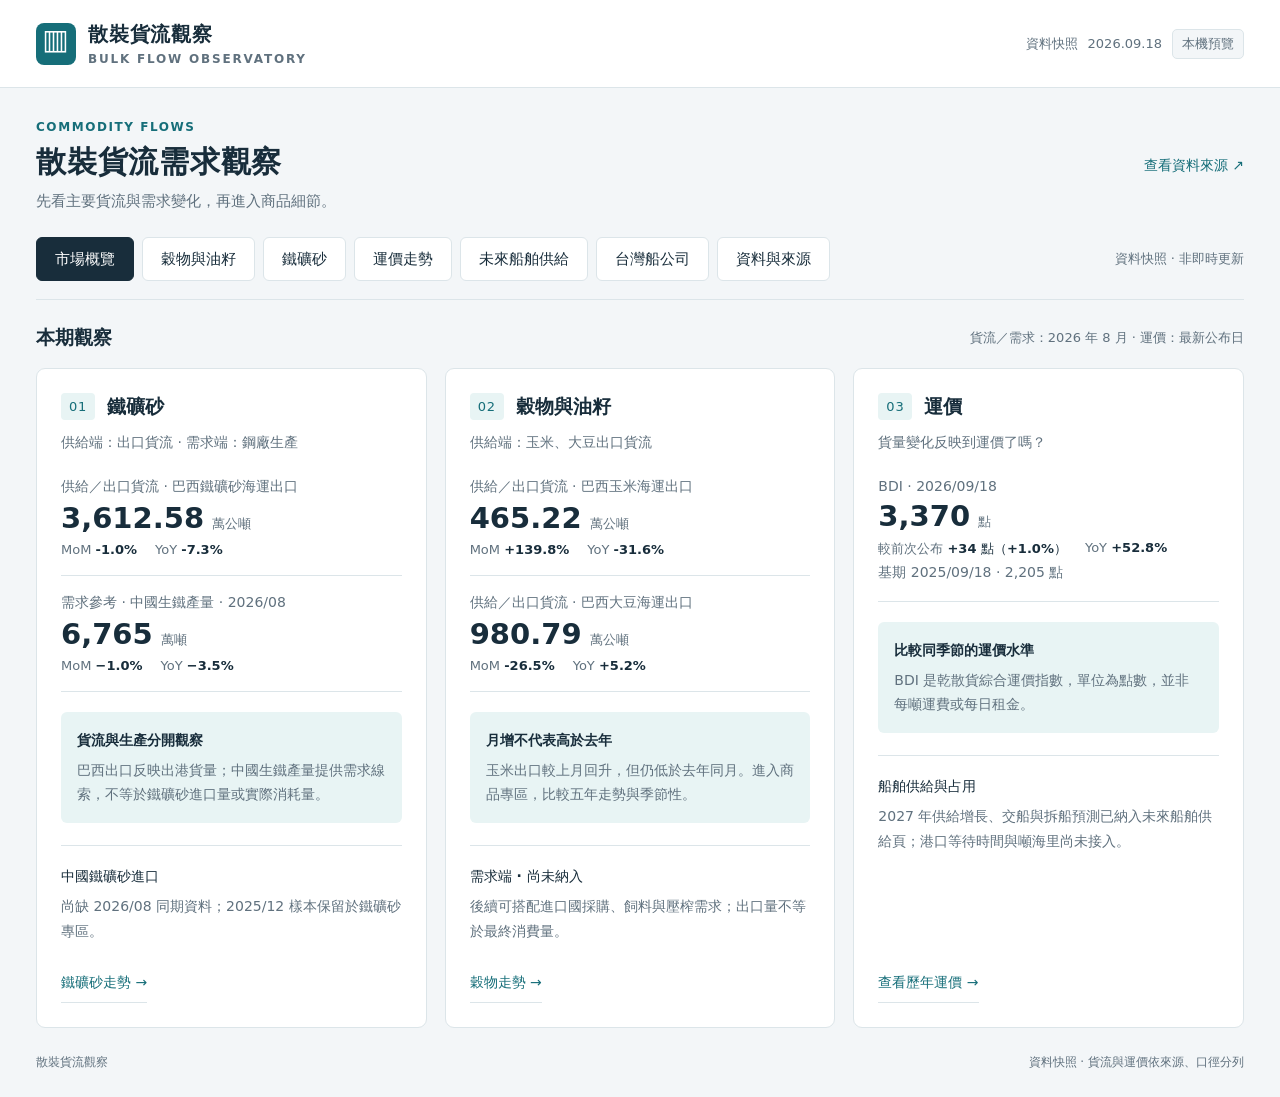
==== index.html @ e09b47cf "Add files via upload" ====
<!doctype html>
<html lang="zh-Hant"><head><meta charset="utf-8"><meta name="viewport" content="width=device-width,initial-scale=1"><title>散裝貨流需求觀察｜市場概覽</title><meta name="description" content="穀物、鐵礦砂出口與需求觀察。以官方資料快照追蹤美國、巴西、澳洲與中國的貨流。"><link rel="icon" type="image/svg+xml" href="data:image/svg+xml,%3Csvg xmlns='http://www.w3.org/2000/svg' viewBox='0 0 32 32'%3E%3Crect width='32' height='32' rx='7' fill='%23166e79'/%3E%3Cpath d='M7 23V17h4v6m3 0V12h4v11m3 0V7h4v16' stroke='white' stroke-width='2' fill='none'/%3E%3C/svg%3E"><link rel="stylesheet" href="style.css?v=supply-20260920"><script defer src="data.js"></script><script defer src="app.js?v=supply-20260920"></script><script defer src="history-data.js"></script><script defer src="history.js?v=seasonal-20260920"></script><script defer src="overview.js?v=supply-demand-20260920"></script><script defer src="freight-indices.js?v=indices-20260920"></script><script defer src="freight.js?v=indices-20260920"></script></head>
<body><header class="top"><div class="top-inner"><a class="brand" href="#"><span class="mark" aria-hidden="true">▥</span><span>散裝貨流觀察<small>BULK FLOW OBSERVATORY</small></span></a><div class="snapshot">資料快照 <strong>2026.09.18</strong><span class="preview">本機預覽</span></div></div></header>
<main><div class="title-line"><div><p class="eyebrow">COMMODITY FLOWS</p><h1>散裝貨流需求觀察</h1><p class="intro">先看主要貨流與需求變化，再進入商品細節。</p></div><a class="source-jump" href="#sources">查看資料來源 ↗</a></div>
<nav class="tabs" aria-label="網站導覽"><button type="button" data-view="overview" aria-pressed="true">市場概覽</button><button type="button" data-view="grain" aria-pressed="false">穀物與油籽</button><button type="button" data-view="iron" aria-pressed="false">鐵礦砂</button><button type="button" data-view="freight" aria-pressed="false">運價走勢</button><button type="button" data-view="supply" aria-pressed="false">未來船舶供給</button><button type="button" data-view="companies" aria-pressed="false">台灣船公司</button><button type="button" data-view="sources" aria-pressed="false">資料與來源</button><span>資料快照 · 非即時更新</span></nav><section id="overview" aria-label="市場概覽" hidden><div class="sectionline"><h2>本期觀察</h2><span class="meta">貨流／需求：2026 年 8 月 · 運價：最新公布日</span></div><div class="overview-grid overview-separated"><section class="panel overview-iron"><div class="overview-heading"><span class="overview-index">01</span><h2>鐵礦砂</h2></div><p class="overview-question">供給端：出口貨流 · 需求端：鋼廠生產</p><div id="overview-iron-flow"></div><div class="overview-item"><span>需求參考 · 中國生鐵產量 · 2026/08</span><strong>6,765<small>萬噸</small></strong><div class="overview-rates"><span>MoM <b>−1.0%</b></span><span>YoY <b>−3.5%</b></span></div></div><div class="overview-reading"><strong>貨流與生產分開觀察</strong><p>巴西出口反映出港貨量；中國生鐵產量提供需求線索，不等於鐵礦砂進口量或實際消耗量。</p></div><div class="overview-gap"><span>中國鐵礦砂進口</span><p>尚缺 2026/08 同期資料；2025/12 樣本保留於鐵礦砂專區。</p></div><div class="overview-actions"><button type="button" data-open="iron">鐵礦砂走勢 →</button></div></section><section class="panel overview-grain"><div class="overview-heading"><span class="overview-index">02</span><h2>穀物與油籽</h2></div><p class="overview-question">供給端：玉米、大豆出口貨流</p><div id="overview-flows"></div><div class="overview-reading" id="overview-flow-reading"></div><div class="overview-gap"><span>需求端 · 尚未納入</span><p>後續可搭配進口國採購、飼料與壓榨需求；出口量不等於最終消費量。</p></div><div class="overview-actions"><button type="button" data-open="grain">穀物走勢 →</button></div></section><section class="panel"><div class="overview-heading"><span class="overview-index">03</span><h2>運價</h2></div><p class="overview-question">貨量變化反映到運價了嗎？</p><div class="overview-item" id="overview-bdi"></div><div class="overview-reading"><strong>比較同季節的運價水準</strong><p>BDI 是乾散貨綜合運價指數，單位為點數，並非每噸運費或每日租金。</p></div><div class="overview-gap"><span>船舶供給與占用</span><p>2027 年供給增長、交船與拆船預測已納入未來船舶供給頁；港口等待時間與噸海里尚未接入。</p></div><div class="overview-actions"><button type="button" data-open="freight">查看歷年運價 →</button></div></section></div></section>
<section id="grain" hidden><div class="sectionline"><h2>美國船運出口檢驗量</h2><span class="meta">週度 · 截至 2026/09/10 當週</span></div><div class="metrics" id="us-metrics"></div><div class="weekly-full"><section class="panel"><div class="sectionline"><h3>當週貨量比較</h3><span class="meta">萬公噸</span></div><div id="us-bars" class="horizontal"></div><p class="note">USDA FGIS · 已篩選 SHIP。WoW 對比 2026/09/03 當週；YoY 對比 2025/09/11 當週（相隔 52 週）。近 4 週平均為 08/20、08/27、09/03、09/10 四個週值的算術平均，含本週。</p></section></div>
<section class="panel history-panel" id="grain-history" aria-label="穀物與油籽近五年月度走勢"></section><section class="panel brazil-panel"><div class="sectionline"><div><span class="eyebrow">BRAZIL / MONTHLY</span><h2>巴西海運出口</h2></div><div class="controls"><div class="segmented" aria-label="巴西出口商品"><button type="button" data-commodity="corn" aria-pressed="true">玉米</button><button type="button" data-commodity="soy" aria-pressed="false">大豆</button><button type="button" data-commodity="wheat" aria-pressed="false">小麥</button></div><label>觀察月份 <select id="grain-month" aria-label="穀物觀察月份"></select></label></div></div><div class="chart-layout"><div><div class="chart-header"><span class="meta">2026 年 · 萬公噸</span><span class="legend"><i></i> 全球目的地</span></div><div class="chart-scroll" role="region" aria-label="巴西月度出口量與各月 YoY；窄螢幕可橫向捲動" tabindex="0"><div class="column-chart" id="grain-chart"></div></div></div><div class="chart-summary" id="grain-summary" aria-live="polite"></div></div><p class="note">MDIC 海關明細加總 · 僅海運 · 1–8 月完整檔案已取得，月度合計尚未與官方彙總表逐月核對。</p><details><summary>查看每月數值與商品口徑</summary><div id="grain-table"></div></details></section>
<div class="notice"><strong>比較方式</strong><span>MoM = 較上月；YoY = 較去年同月。美國月度長期查詢暫時不可用，目前保留已驗證週度資料。巴西採相同商品與海運口徑；月增率未經季節調整，基期為零不計增減率。</span></div></section>
<section id="iron" hidden><div class="sectionline"><h2>鐵礦砂跨境貨流</h2><span class="meta">單月樣本分列，期間不同</span></div><div class="metrics iron-metrics" id="iron-metrics"></div><section class="panel history-panel" id="iron-history" aria-label="鐵礦砂近五年月度走勢"></section><section class="panel brazil-panel"><div class="sectionline"><div><span class="eyebrow">BRAZIL → WORLD / CHINA</span><h2>巴西鐵礦砂海運出口</h2></div><label>觀察月份 <select id="iron-month" aria-label="鐵礦砂觀察月份"></select></label></div><div class="chart-layout"><div><div class="chart-header"><span class="meta">2026 年 · 萬公噸</span><span class="legend"><i></i> 全球 <i class="china-dot"></i> 其中：中國</span></div><div class="column-chart" id="iron-chart"></div></div><div class="chart-summary" id="iron-summary" aria-live="polite"></div></div><p class="note">中國是全球合計中的一部分，兩者不可相加。巴西出港與中國到港有時間差，不能直接當成中國當月進口量。</p><details><summary>查看每月數值與商品口徑</summary><div id="iron-table"></div></details></section>
<details class="supplementary-details"><summary>補充資料與交叉核對 · Vale、鋼鐵產量、澳洲港口</summary><div class="grid-two supply"><section class="panel"><div class="sectionline"><h3>供給端 · Vale</h3><span class="badge">季度</span></div><p class="meta">2026 Q2 · 百萬噸</p><div class="stat-row"><span>鐵礦砂產量</span><strong>84.3</strong></div><p class="change-line">YoY <b>+1.0%</b> · MoM 不適用季度資料</p><div class="stat-row"><span>鐵礦砂銷量</span><strong>79.7</strong></div><p class="change-line">YoY <b>+3.0%</b> · MoM 不適用季度資料</p><p class="note">單一礦商數據，非全球供給合計。</p><a class="source-link" href="https://www.vale.com/sv/check-out-the-production-and-sales-in-2q26/-/categories/64874" target="_blank" rel="noopener">生產與銷售公告 ↗</a></section><section class="panel"><div class="sectionline"><h3>需求端 · 中國</h3><span class="badge">月度</span></div><p class="meta">2026 年 8 月 · 萬噸</p><div class="stat-row"><span>生鐵產量</span><strong>6,765</strong></div><p class="change-line">MoM <b>−1.0%</b> · YoY <b>−3.5%</b></p><div class="stat-row"><span>粗鋼產量</span><strong>7,461</strong></div><p class="change-line">MoM <b>−3.0%</b> · YoY <b>−3.7%</b></p><p class="note">鋼鐵生產是需求代理指標。MoM 以未季調月產量計算；YoY 採官方公布值。<a href="https://www.stats.gov.cn/sj/zxfbhjd/202608/t20260817_1965055.html" target="_blank" rel="noopener">7 月基期</a>。</p><a class="source-link" href="https://www.stats.gov.cn/zwfwck/sjfb/202609/t20260915_1965308.html" target="_blank" rel="noopener">中國國家統計局 ↗</a></section></div>
<section class="panel supplementary"><div class="sectionline"><h3>澳洲補充觀察</h3><span class="meta">各來源獨立呈現</span></div><div class="grid-two"><div><span class="meta">ABS · 2026 年 7 月 · 出口數量增減率</span><div class="stat-row"><span>塊礦</span><strong>−21.5<span class="unit">% MoM</span></strong></div><p class="change-line">YoY <b>−9.5%</b></p><div class="stat-row"><span>粉礦</span><strong>−9.5<span class="unit">% MoM</span></strong></div><p class="change-line">YoY <b>+1.8%</b></p><a class="source-link" href="https://www.abs.gov.au/statistics/economy/international-trade/international-trade-goods/latest-release" target="_blank" rel="noopener">澳洲統計局 ↗</a></div><div><span class="meta">Port Hedland · 2026 年 8 月</span><div class="stat-row"><span>鐵礦砂出口量</span><strong>4,660<span class="unit">萬噸</span></strong></div><p class="note">官方公告單點數值。MoM / YoY：尚無比較基期。自動擷取受限；僅涵蓋此港，非澳洲全國合計。</p><a class="source-link" href="https://www.pilbaraports.com.au/about-pilbara-ports/news,-media-and-statistics/news/2026/september/august-2026-shipping-figures" target="_blank" rel="noopener">Pilbara Ports 公告 ↗</a></div></div></section></details><div class="notice"><strong>尚未建立完整供需平衡</strong><span>中國與澳洲已補比較基期，完整歷史序列及港口庫存仍待補齊。中國 YoY 的 2024/12 基期由全年減 1–11 月累計推算，可能受資料修訂影響。</span></div></section>
<section id="freight" hidden aria-label="運價走勢"><div class="sectionline"><div><span class="eyebrow">FREIGHT / SEASONAL COMPARISON</span><h2 id="freight-title">BDI 歷年同期走勢</h2></div><span class="meta">日度 · 2022–2026 · 指數點數</span></div><div class="freight-choice"><label for="freight-index">選擇指數 <select id="freight-index"><option value="BDI">BDI · 乾散貨綜合指數</option><option value="BCI">BCI · 海岬型指數</option><option value="BPI">BPI · 巴拿馬型指數</option><option value="BSI">BSI · 超輕便型指數</option></select></label><span class="meta">一次顯示一個指數 · 比較各年度同期走勢</span></div><div class="metrics" id="freight-metrics"></div><section class="panel freight-panel"><div class="sectionline"><h3>把每一年放在同一條月份軸上</h3><span class="meta">點選年份可顯示／隱藏曲線</span></div><div class="freight-legend" id="freight-legend" aria-label="選擇比較年份"></div><div class="freight-scroll" tabindex="0" role="region" aria-label="所選運價指數歷年折線圖；窄螢幕可橫向捲動"><div id="freight-chart"></div></div><div class="freight-inspect"><label for="freight-day">對照日期 <strong id="freight-day-label"></strong></label><input id="freight-day" type="range" min="0" max="365" aria-label="選擇月份與日期"><div id="freight-values" class="freight-values" aria-live="polite"></div></div><p class="note">依月／日對齊，保留閏年 2/29。曲線連接實際公布值，未補造非公布日數據；已辨識的缺漏日期及超過 7 天的資料間隔斷線。2026 年只畫到 09/18。下方對照採選定日期當日或之前最近一筆（最多回溯 7 天），並列出實際日期。YoY = 本期指數 ÷ 去年基期 − 1，以各欄實際公布日對比去年同月同日；若去年當日未公布，往前取最近一筆，最多回溯 7 天。2/29 對比去年 2/28；缺基期顯示「—」。</p><details><summary>資料來源、核對與下載</summary><div id="freight-source"></div></details></section><div class="notice"><strong>指數與實際運費不同</strong><span>BDI 觀察乾散貨整體運價；BCI、BPI、BSI 分別觀察不同船型。各指數皆為點數，並非美元／日租金，指數高低也不代表不同船型的實際租金高低。</span></div></section><section id="supply" hidden aria-label="未來船舶供給"><div class="sectionline"><div><span class="eyebrow">DRY BULK / FORWARD OUTLOOK</span><h2>未來船舶供給 · 2027 展望</h2></div><span class="meta">資料核對 2026/09/20 · 預測非實績</span></div><p class="intro">看明年運力增加多少，以及新船交付能否被拆船抵銷。各項預測均標明發布版本與假設。</p>
<div class="panel supply-block"><div class="sectionline"><h3>BIMCO · 2027 有效運力供給</h3><span class="supply-label forecast">2026 年 7 月版 · 公開摘要</span></div><div class="metrics"><article class="metric"><span class="metric-top">情境一：荷姆茲海峽持續受阻</span><strong class="metric-value">+3.5～4.5<span class="unit">%</span></strong><span class="metric-bottom">2027 全年有效運力供給年增率</span></article><article class="metric"><span class="metric-top">情境二：2026 年第 3 季底恢復通行</span><strong class="metric-value">+4.0～5.0<span class="unit">%</span></strong><span class="metric-bottom">2027 全年有效運力供給年增率</span></article></div><p class="note">情境二依原文「供給增長較情境一高 0.5 個百分點」換算。這是報告的情境假設，並非今日通行情況的判定。有效運力包含船舶可用程度等影響，不等於新交船數量或名目船隊增長。</p><p><a href="https://cyprusshippingnews.com/2026/07/31/bimco-dry-bulk-shipping-market-overview-outlook-2/" target="_blank" rel="noopener">BIMCO 7 月展望公開轉載（2026/07/31） ↗</a></p></div>
<div class="panel supply-block"><div class="sectionline"><h3>2027 年交船與拆船 · 可取得的較早預測</h3><span class="supply-label forecast">2026 年 1 月版 · 非最新預測</span></div><div class="table-wrap"><table><thead><tr><th>預測項目</th><th>2027 年全年</th><th>意義</th></tr></thead><tbody><tr><td>新船交付量</td><td>超過 4,000 萬 DWT</td><td>預計新增的船舶載重能力</td></tr><tr><td>拆船量</td><td>770 萬 DWT</td><td>預計退出的船舶載重能力</td></tr><tr><td>名目船隊增長</td><td>+3.5%</td><td>船隊規模的年增率</td></tr></tbody></table></div><p class="note">來源：BIMCO 2026 年 1 月版，第 9–10 頁。以上皆為對 2027 年的預測，非過去實績；不可與上方 7 月版數值混算。最新交船、拆船明細尚未取得，舊版數字僅供參考。</p><p><a href="https://cyprusshippingnews.com/wp-content/uploads/2026/01/Dry-Bulk-Shipping-Market-Overview-Outlook-January-2026.pdf" target="_blank" rel="noopener">BIMCO 1 月報告公開副本 ↗</a> · <a href="https://www.bimco.org/analysis" target="_blank" rel="noopener">BIMCO 最新分析與會員資料 ↗</a></p></div><p class="note">本頁僅呈現未來預測。UNCTAD 已取得的資料為歷史統計，因此不列入本頁。尚無已核對的 2028 年以後預測或逐月交船／拆船預測。</p></section><section id="companies" hidden aria-label="台灣船公司"><div class="sectionline"><div><span class="eyebrow">TAIWAN / FLEET COMPARISON</span><h2>台灣七家散裝船公司</h2></div><span class="meta">整理／查閱日期：2026/09/20</span></div><p class="company-intro">依官方資料列出各船型艘數；在建船另註。裕民採含在建船的官網合計口徑，與其他公司不可直接加總比較。資料基準日與文件發布日分別標示；官網查閱日期不代表船隊更新日期。</p><section class="panel company-panel"><div class="table-wrap matrix-wrap" tabindex="0" role="region" aria-label="乾散貨船型，可左右捲動"><table class="fleet-matrix"><caption>乾散貨船型 <span>單位：艘</span></caption><thead><tr><th scope="col">公司</th><th scope="col">VLOC<small>礦砂船</small></th><th scope="col">Capesize<small>含 Newcastlemax</small></th><th scope="col">Panamax／<br>Kamsarmax<small>合併列示</small></th><th scope="col">Supramax<small>超輕便型</small></th><th scope="col">Ultramax<small>極限靈便型</small></th><th scope="col">Handysize<small>含 Handy</small></th><th scope="col">Small Handy<small>小型輕便船</small></th><th scope="col">其他散裝<small>4.3 萬噸級</small></th><th scope="col">資料時間</th></tr></thead><tbody><tr><th scope="row"><strong>裕民</strong><span class="company-code">2606</span><small>U-Ming</small></th><td class="matrix-value">2</td><td class="matrix-value">27</td><td class="matrix-value">24</td><td class="matrix-value"><span class="matrix-na" aria-label="未另列或未確認，非零">—</span></td><td class="matrix-value">14</td><td class="matrix-value"><span class="matrix-na" aria-label="未另列或未確認，非零">—</span></td><td class="matrix-value"><span class="matrix-na" aria-label="未另列或未確認，非零">—</span></td><td class="matrix-value"><span class="matrix-na" aria-label="未另列或未確認，非零">—</span></td><td class="matrix-date"><strong class="company-date">官網未標示基準日</strong><small>查閱：2026/09/20</small></td></tr><tr><th scope="row"><strong>慧洋-KY</strong><span class="company-code">2637</span><small>Wisdom Marine</small></th><td class="matrix-value"><span class="matrix-na" aria-label="未另列或未確認，非零">—</span></td><td class="matrix-value"><span class="matrix-na" aria-label="未另列或未確認，非零">—</span></td><td class="matrix-value">35</td><td class="matrix-value">29</td><td class="matrix-value"><span class="matrix-na" aria-label="未另列或未確認，非零">—</span></td><td class="matrix-value">41</td><td class="matrix-value">22</td><td class="matrix-value"><span class="matrix-na" aria-label="未另列或未確認，非零">—</span></td><td class="matrix-date"><strong class="company-date">2026/06/09 法說會</strong><small>查閱：2026/09/20</small></td></tr><tr><th scope="row"><strong>中航</strong><span class="company-code">2612</span><small>CMT</small></th><td class="matrix-value"><span class="matrix-na" aria-label="未另列或未確認，非零">—</span></td><td class="matrix-value">12</td><td class="matrix-value"><span class="matrix-na" aria-label="未另列或未確認，非零">—</span></td><td class="matrix-value"><span class="matrix-na" aria-label="未另列或未確認，非零">—</span></td><td class="matrix-value"><span class="matrix-na" aria-label="未另列或未確認，非零">—</span></td><td class="matrix-value"><span class="matrix-na" aria-label="未另列或未確認，非零">—</span></td><td class="matrix-value"><span class="matrix-na" aria-label="未另列或未確認，非零">—</span></td><td class="matrix-value"><span class="matrix-na" aria-label="未另列或未確認，非零">—</span></td><td class="matrix-date"><strong class="company-date">官網未標示基準日</strong><small>查閱：2026/09/20</small></td></tr><tr><th scope="row"><strong>新興</strong><span class="company-code">2605</span><small>Sincere Navigation</small></th><td class="matrix-value">1</td><td class="matrix-value">7</td><td class="matrix-value">4</td><td class="matrix-value"><span class="matrix-na" aria-label="未另列或未確認，非零">—</span></td><td class="matrix-value"><span class="matrix-na" aria-label="未另列或未確認，非零">—</span></td><td class="matrix-value"><span class="matrix-na" aria-label="未另列或未確認，非零">—</span></td><td class="matrix-value"><span class="matrix-na" aria-label="未另列或未確認，非零">—</span></td><td class="matrix-value"><span class="matrix-na" aria-label="未另列或未確認，非零">—</span></td><td class="matrix-date"><strong class="company-date">2025/11/28 法說會</strong><small>營運資料：2025 Q3</small></td></tr><tr><th scope="row"><strong>台航</strong><span class="company-code">2617</span><small>Taiwan Navigation</small></th><td class="matrix-value"><span class="matrix-na" aria-label="未另列或未確認，非零">—</span></td><td class="matrix-value"><span class="matrix-na" aria-label="未另列或未確認，非零">—</span></td><td class="matrix-value">9</td><td class="matrix-value">10</td><td class="matrix-value"><span class="matrix-na" aria-label="未另列或未確認，非零">—</span></td><td class="matrix-value">4</td><td class="matrix-value"><span class="matrix-na" aria-label="未另列或未確認，非零">—</span></td><td class="matrix-value"><span class="matrix-na" aria-label="未另列或未確認，非零">—</span></td><td class="matrix-date"><strong class="company-date">官網未標示基準日</strong><small>查閱：2026/09/20</small></td></tr><tr><th scope="row"><strong>四維航</strong><span class="company-code">5608</span><small>Shih Wei Navigation</small></th><td class="matrix-value"><span class="matrix-na" aria-label="未另列或未確認，非零">—</span></td><td class="matrix-value"><span class="matrix-na" aria-label="未另列或未確認，非零">—</span></td><td class="matrix-value">3</td><td class="matrix-value"><span class="matrix-na" aria-label="未另列或未確認，非零">—</span></td><td class="matrix-value">5</td><td class="matrix-value">15</td><td class="matrix-value"><span class="matrix-na" aria-label="未另列或未確認，非零">—</span></td><td class="matrix-value"><span class="matrix-na" aria-label="未另列或未確認，非零">—</span></td><td class="matrix-date"><strong class="company-date">官網未標示基準日</strong><small>查閱：2026/09/20</small></td></tr><tr><th scope="row"><strong>正德</strong><span class="company-code">2641</span><small>Franbo Lines</small></th><td class="matrix-value"><span class="matrix-na" aria-label="未另列或未確認，非零">—</span></td><td class="matrix-value">1</td><td class="matrix-value">3</td><td class="matrix-value"><span class="matrix-na" aria-label="未另列或未確認，非零">—</span></td><td class="matrix-value">2</td><td class="matrix-value">6</td><td class="matrix-value"><span class="matrix-na" aria-label="未另列或未確認，非零">—</span></td><td class="matrix-value">1</td><td class="matrix-date"><strong class="company-date">官網未標示基準日</strong><small>查閱：2026/09/20</small></td></tr></tbody></table></div><p class="note">「—」表示來源未另列或未確認，不代表 0 艘。Panamax／Kamsarmax 因部分來源未拆分而合列；其他分類沿用來源。裕民含在建船，其餘已知另列的新造船不加進主表。</p></section><section class="panel company-panel matrix-other"><div class="table-wrap matrix-wrap" tabindex="0" role="region" aria-label="其他船型，可左右捲動"><table class="fleet-matrix"><caption>其他船型 <span>單位：艘</span></caption><thead><tr><th scope="col">公司</th><th scope="col">水泥船</th><th scope="col">油輪<small>含 VLCC</small></th><th scope="col">LNG 船</th><th scope="col">CSOV</th><th scope="col">CTV</th><th scope="col">多用途船</th><th scope="col">一般雜貨船</th><th scope="col">客船／<br>客貨輪</th><th scope="col">拖船</th><th scope="col">引水船</th><th scope="col">未細分<small>其他船型</small></th></tr></thead><tbody><tr><th scope="row"><strong>裕民</strong><span class="company-code">2606</span><small>U-Ming</small></th><td class="matrix-value">4</td><td class="matrix-value">4</td><td class="matrix-value">1</td><td class="matrix-value">2</td><td class="matrix-value">6</td><td class="matrix-value"><span class="matrix-na" aria-label="未另列或未確認，非零">—</span></td><td class="matrix-value"><span class="matrix-na" aria-label="未另列或未確認，非零">—</span></td><td class="matrix-value"><span class="matrix-na" aria-label="未另列或未確認，非零">—</span></td><td class="matrix-value"><span class="matrix-na" aria-label="未另列或未確認，非零">—</span></td><td class="matrix-value"><span class="matrix-na" aria-label="未另列或未確認，非零">—</span></td><td class="matrix-value"><span class="matrix-na" aria-label="未另列或未確認，非零">—</span></td></tr><tr><th scope="row"><strong>慧洋-KY</strong><span class="company-code">2637</span><small>Wisdom Marine</small></th><td class="matrix-value"><span class="matrix-na" aria-label="未另列或未確認，非零">—</span></td><td class="matrix-value"><span class="matrix-na" aria-label="未另列或未確認，非零">—</span></td><td class="matrix-value"><span class="matrix-na" aria-label="未另列或未確認，非零">—</span></td><td class="matrix-value"><span class="matrix-na" aria-label="未另列或未確認，非零">—</span></td><td class="matrix-value"><span class="matrix-na" aria-label="未另列或未確認，非零">—</span></td><td class="matrix-value"><span class="matrix-na" aria-label="未另列或未確認，非零">—</span></td><td class="matrix-value"><span class="matrix-na" aria-label="未另列或未確認，非零">—</span></td><td class="matrix-value"><span class="matrix-na" aria-label="未另列或未確認，非零">—</span></td><td class="matrix-value"><span class="matrix-na" aria-label="未另列或未確認，非零">—</span></td><td class="matrix-value"><span class="matrix-na" aria-label="未另列或未確認，非零">—</span></td><td class="matrix-value">3</td></tr><tr><th scope="row"><strong>中航</strong><span class="company-code">2612</span><small>CMT</small></th><td class="matrix-value"><span class="matrix-na" aria-label="未另列或未確認，非零">—</span></td><td class="matrix-value"><span class="matrix-na" aria-label="未另列或未確認，非零">—</span></td><td class="matrix-value"><span class="matrix-na" aria-label="未另列或未確認，非零">—</span></td><td class="matrix-value"><span class="matrix-na" aria-label="未另列或未確認，非零">—</span></td><td class="matrix-value"><span class="matrix-na" aria-label="未另列或未確認，非零">—</span></td><td class="matrix-value"><span class="matrix-na" aria-label="未另列或未確認，非零">—</span></td><td class="matrix-value"><span class="matrix-na" aria-label="未另列或未確認，非零">—</span></td><td class="matrix-value"><span class="matrix-na" aria-label="未另列或未確認，非零">—</span></td><td class="matrix-value"><span class="matrix-na" aria-label="未另列或未確認，非零">—</span></td><td class="matrix-value"><span class="matrix-na" aria-label="未另列或未確認，非零">—</span></td><td class="matrix-value"><span class="matrix-na" aria-label="未另列或未確認，非零">—</span></td></tr><tr><th scope="row"><strong>新興</strong><span class="company-code">2605</span><small>Sincere Navigation</small></th><td class="matrix-value"><span class="matrix-na" aria-label="未另列或未確認，非零">—</span></td><td class="matrix-value">3</td><td class="matrix-value"><span class="matrix-na" aria-label="未另列或未確認，非零">—</span></td><td class="matrix-value"><span class="matrix-na" aria-label="未另列或未確認，非零">—</span></td><td class="matrix-value"><span class="matrix-na" aria-label="未另列或未確認，非零">—</span></td><td class="matrix-value"><span class="matrix-na" aria-label="未另列或未確認，非零">—</span></td><td class="matrix-value"><span class="matrix-na" aria-label="未另列或未確認，非零">—</span></td><td class="matrix-value"><span class="matrix-na" aria-label="未另列或未確認，非零">—</span></td><td class="matrix-value"><span class="matrix-na" aria-label="未另列或未確認，非零">—</span></td><td class="matrix-value"><span class="matrix-na" aria-label="未另列或未確認，非零">—</span></td><td class="matrix-value"><span class="matrix-na" aria-label="未另列或未確認，非零">—</span></td></tr><tr><th scope="row"><strong>台航</strong><span class="company-code">2617</span><small>Taiwan Navigation</small></th><td class="matrix-value"><span class="matrix-na" aria-label="未另列或未確認，非零">—</span></td><td class="matrix-value">3</td><td class="matrix-value"><span class="matrix-na" aria-label="未另列或未確認，非零">—</span></td><td class="matrix-value"><span class="matrix-na" aria-label="未另列或未確認，非零">—</span></td><td class="matrix-value"><span class="matrix-na" aria-label="未另列或未確認，非零">—</span></td><td class="matrix-value"><span class="matrix-na" aria-label="未另列或未確認，非零">—</span></td><td class="matrix-value"><span class="matrix-na" aria-label="未另列或未確認，非零">—</span></td><td class="matrix-value">1</td><td class="matrix-value">9</td><td class="matrix-value">2</td><td class="matrix-value"><span class="matrix-na" aria-label="未另列或未確認，非零">—</span></td></tr><tr><th scope="row"><strong>四維航</strong><span class="company-code">5608</span><small>Shih Wei Navigation</small></th><td class="matrix-value"><span class="matrix-na" aria-label="未另列或未確認，非零">—</span></td><td class="matrix-value"><span class="matrix-na" aria-label="未另列或未確認，非零">—</span></td><td class="matrix-value"><span class="matrix-na" aria-label="未另列或未確認，非零">—</span></td><td class="matrix-value"><span class="matrix-na" aria-label="未另列或未確認，非零">—</span></td><td class="matrix-value"><span class="matrix-na" aria-label="未另列或未確認，非零">—</span></td><td class="matrix-value">1</td><td class="matrix-value"><span class="matrix-na" aria-label="未另列或未確認，非零">—</span></td><td class="matrix-value">1</td><td class="matrix-value"><span class="matrix-na" aria-label="未另列或未確認，非零">—</span></td><td class="matrix-value"><span class="matrix-na" aria-label="未另列或未確認，非零">—</span></td><td class="matrix-value"><span class="matrix-na" aria-label="未另列或未確認，非零">—</span></td></tr><tr><th scope="row"><strong>正德</strong><span class="company-code">2641</span><small>Franbo Lines</small></th><td class="matrix-value"><span class="matrix-na" aria-label="未另列或未確認，非零">—</span></td><td class="matrix-value"><span class="matrix-na" aria-label="未另列或未確認，非零">—</span></td><td class="matrix-value"><span class="matrix-na" aria-label="未另列或未確認，非零">—</span></td><td class="matrix-value"><span class="matrix-na" aria-label="未另列或未確認，非零">—</span></td><td class="matrix-value"><span class="matrix-na" aria-label="未另列或未確認，非零">—</span></td><td class="matrix-value">3</td><td class="matrix-value">2</td><td class="matrix-value"><span class="matrix-na" aria-label="未另列或未確認，非零">—</span></td><td class="matrix-value"><span class="matrix-na" aria-label="未另列或未確認，非零">—</span></td><td class="matrix-value"><span class="matrix-na" aria-label="未另列或未確認，非零">—</span></td><td class="matrix-value"><span class="matrix-na" aria-label="未另列或未確認，非零">—</span></td></tr></tbody></table></div><p class="note">資料時間同上表；油輪合併列示，詳細船型、代管與在建數見下方說明。</p></section><details class="panel matrix-details"><summary>各公司資料口徑、在建船與官方來源</summary><div class="matrix-sources"><div class="matrix-source"><strong>裕民</strong><p>裕民數字含合資及在建船；Panamax／Kamsarmax 合列 24 艘，現役與在建數未拆分。</p><a href="https://www.uming.com.tw/fleet/Overview.aspx" target="_blank" rel="noopener">官方船隊概況 ↗</a></div><div class="matrix-source"><strong>慧洋-KY</strong><p>慧洋主表為現有自有＋代管：Panamax 33＋2、Supramax 27＋2、Handy 38＋3、Small Handy 20＋2，其他 3 艘自有。另新造 Panamax 2 艘、Handy 7 艘，未加進主表。</p><a href="https://www.wisdomlines.com.tw/storage/uploads/investor_conference/KGI_20260609.pdf" target="_blank" rel="noopener">官方法說會 · 第 7 頁 ↗</a></div><div class="matrix-source"><strong>中航</strong><p>中航海岬型欄為官網具名船 12 艘（含 Newcastlemax）；另有 8 艘 21 萬噸級在建船，未加進主表。</p><a href="https://cmt.tw/ch/fleet/?mode=list" target="_blank" rel="noopener">官方船隊列表 ↗</a></div><div class="matrix-source"><strong>新興</strong><p>新興採 2025 Q3 歷史資料：乾散貨 12 艘、VLCC 3 艘，不代表 2026 年即時船隊。</p><a href="https://www.snc.com.tw/wp-content/uploads/SNC-IR-Presentation-2025-11-28.pdf" target="_blank" rel="noopener">官方法說會 · 第 6–7 頁 ↗</a></div><div class="matrix-source"><strong>台航</strong><p>台航 Panamax／Kamsarmax 欄均為 Kamsarmax 9 艘。Supramax 沿用官網分類，包含約 6.0–6.5 萬 DWT 船，未重分至 Ultramax；油輪 3 艘為代營。</p><a href="https://www.taiwanline.com.tw/Fleet" target="_blank" rel="noopener">官方營運船隊 ↗</a></div><div class="matrix-source"><strong>四維航</strong><p>四維航 Panamax／Kamsarmax 合列 3 艘，其中 Panamax 2 艘、Kamsarmax 1 艘。客船欄為小型沿海客輪。</p><a href="https://www.swnav.com.tw/" target="_blank" rel="noopener">官方船型分類 ↗</a></div><div class="matrix-source"><strong>正德</strong><p>正德依官網 DWT 歸類：海岬型 1、Kamsarmax 3、Ultramax 2、約 4 萬噸級 6；另 4.3 萬噸級 SINOWAY LILY 1 艘單列。官網未細分自有與其他營運口徑。</p><a href="https://www.franbo.com.tw/product_list" target="_blank" rel="noopener">官方船隊列表 ↗</a></div></div></details><div class="notice"><strong>如何對照運價</strong><span>Capesize 可參考 BCI，Panamax／Kamsarmax 可參考 BPI，Supramax／Ultramax 可參考 BSI，Handysize 可參考 BHSI。這是船型對照，不代表個別租約報價；VLOC 應另看專屬航線與合約。BHSI 尚未接入本站圖表。</span></div><p class="note">未另列不等於沒有。各來源日期與自有、代管、合資、在建口徑不同，本頁不據此計算排名或市佔率。</p><div class="overview-actions"><button type="button" data-open="freight">查看運價走勢 →</button></div></section><section id="sources" class="panel sources" hidden><div class="sectionline"><div><span class="eyebrow">SOURCE REGISTER</span><h2>資料覆蓋與取得狀態</h2></div><span class="meta">資料取得紀錄 · 最近補充 2026/09/20</span></div><div class="table-wrap"><table><thead><tr><th>資料／來源</th><th>頻率</th><th>本頁期間</th><th>目前狀態</th></tr></thead><tbody id="source-rows"></tbody></table></div><p class="note">本頁使用已取得的靜態快照，沒有背景自動更新。來源發布頻率不代表本頁已有全部歷史；缺資料不視為零。</p></section><footer><span>散裝貨流觀察</span><span>資料快照 · 貨流與運價依來源、口徑分列</span></footer></main></body></html>
---- style.css ----
:root{--bg:#f3f6f8;--panel:#fff;--text:#182d3b;--muted:#60717e;--line:#dce5e9;--accent:#166e79;--soft:#e8f4f4;--gold:#bc8339;font-family:system-ui,"Microsoft JhengHei",sans-serif;color:var(--text);background:var(--bg);font-size:16px;color-scheme:light}*{box-sizing:border-box}body{margin:0}button,select{font:inherit}button,a,select{touch-action:manipulation}button{cursor:pointer}button:focus-visible,a:focus-visible,select:focus-visible,summary:focus-visible{outline:3px solid #bd843d;outline-offset:4px}a{color:var(--accent);text-underline-offset:4px}button{color:var(--text)}[hidden]{display:none!important}.top{background:var(--panel);border-bottom:1px solid var(--line)}.top-inner{max-width:1300px;margin:auto;padding:21px 36px;display:flex;align-items:center;justify-content:space-between;gap:20px}.brand{display:flex;gap:12px;align-items:center;text-decoration:none;color:var(--text);font-size:20px;font-weight:650;letter-spacing:.04em}.brand small{display:block;font-size:12px;letter-spacing:.15em;margin-top:4px;color:var(--muted)}.mark{background:var(--accent);color:white;border-radius:8px;width:40px;height:42px;text-align:center;font-size:28px}.snapshot{font-size:13px;color:var(--muted);display:flex;gap:10px;align-items:center;flex-wrap:wrap}.snapshot strong{font-weight:500}.preview{border:1px solid var(--line);padding:5px 9px;border-radius:5px;background:var(--bg)}main{max-width:1300px;padding:32px 36px 0;margin:auto}.title-line{display:flex;justify-content:space-between;align-items:center;gap:20px;margin-bottom:26px}.eyebrow{display:block;font-size:12px;font-weight:650;letter-spacing:.13em;color:var(--accent);margin:0 0 8px}h1{font-size:30px;font-weight:650;letter-spacing:.025em;margin:0 0 9px}h2{font-size:19px;margin:0;font-weight:650}h3{font-size:17px;margin:0;font-weight:600}.intro{margin:0;color:var(--muted);font-size:15px}.source-jump{font-size:14px;text-decoration:none;padding:10px 0;white-space:nowrap}.tabs{display:flex;gap:8px;align-items:center;border-bottom:1px solid var(--line);padding-bottom:18px;margin-bottom:25px}.tabs button{border:1px solid var(--line);background:white;border-radius:6px;padding:10px 24px;min-height:44px;font-size:15px}.tabs button[aria-pressed=true]{background:var(--text);border-color:var(--text);color:white}.tabs>span{margin-left:auto;color:var(--muted);font-size:13px}.sectionline{display:flex;justify-content:space-between;align-items:center;gap:16px;margin-bottom:17px;flex-wrap:wrap}.meta{font-size:13px;color:var(--muted);line-height:1.6}.metrics{display:grid;grid-template-columns:repeat(3,minmax(0,1fr));gap:16px;margin-bottom:20px}.metric{padding:22px 24px;background:var(--panel);border:1px solid var(--line);border-radius:9px;text-align:left;position:relative}.metric[aria-pressed=true]{border-color:var(--accent);box-shadow:inset 0 3px var(--accent)}.metric-top{display:flex;justify-content:space-between;gap:8px;color:var(--muted);font-size:14px}.metric-symbol{font-size:12px;color:var(--accent);letter-spacing:.05em}.metric-value{display:block;font-size:34px;letter-spacing:-.035em;font-weight:550;line-height:1.5;margin-top:6px;font-variant-numeric:tabular-nums}.unit{font-size:13px;font-weight:400;letter-spacing:0;margin-left:7px;color:var(--muted)}.metric-bottom{display:block;font-size:12px;color:var(--muted);margin-top:3px;line-height:1.6}.grid-two{display:grid;grid-template-columns:1.25fr 1fr;gap:20px}.panel{background:var(--panel);padding:24px;border:1px solid var(--line);border-radius:9px}.horizontal{display:grid;gap:21px;padding:10px 0 7px}.h-row{display:grid;grid-template-columns:42px 1fr 66px;gap:16px;align-items:center;font-size:14px}.h-track{height:12px;background:var(--soft);border-radius:2px;overflow:hidden}.h-fill{height:100%;background:var(--accent);border-radius:2px}.h-value{text-align:right;font-variant-numeric:tabular-nums}.note{font-size:13px;color:var(--muted);line-height:1.75;margin:20px 0 0}.definition{background:#edf5f5;border-color:#d6e7e8}.definition-number{font-size:27px;font-variant-numeric:tabular-nums;margin:16px 0}.definition dl{margin:0;font-size:14px}.definition dl>div{display:flex;justify-content:space-between;gap:15px;padding:7px 0}.definition dt{color:var(--muted)}.definition dd{margin:0}.brazil-panel{margin-top:22px}.controls{display:flex;align-items:center;gap:20px;flex-wrap:wrap}.segmented{display:flex;padding:3px;background:var(--bg);border:1px solid var(--line);border-radius:7px;gap:2px}.segmented button{font-size:14px;padding:7px 14px;border:0;border-radius:4px;background:transparent;min-height:36px}.segmented button[aria-pressed=true]{background:var(--accent);color:#fff}label{font-size:14px;color:var(--muted);display:flex;align-items:center;gap:9px}select{font-size:14px;padding:9px 28px 9px 10px;background:white;color:var(--text);border:1px solid var(--line);border-radius:5px;min-height:40px}.chart-layout{display:grid;grid-template-columns:minmax(0,1fr) 230px;gap:26px;margin-top:22px}.chart-header{display:flex;gap:16px;justify-content:space-between}.legend{font-size:12px;color:var(--muted);display:flex;gap:7px;align-items:center}.legend i{width:8px;height:8px;background:var(--accent);display:inline-block;border-radius:2px}.legend .china-dot{background:#91c5cb;margin-left:9px}.column-chart{height:230px;display:grid;grid-template-columns:repeat(8,minmax(0,1fr));gap:9px;padding:23px 2px 0;background:repeating-linear-gradient(to top,transparent 0,transparent 49px,#eef2f4 49px,#eef2f4 50px);border-bottom:1px solid var(--line);margin-bottom:30px}.bar-group{display:flex;position:relative;flex-direction:column;align-items:center;justify-content:flex-end;border:0;background:none;padding:0 5px;min-width:0;height:100%;border-radius:3px}.bar-pair{display:flex;gap:4px;align-items:flex-end;width:100%;height:100%;justify-content:center}.bar{display:block;position:relative;background:var(--accent);width:100%;max-width:43px;border-radius:3px 3px 0 0;opacity:.72;min-width:2px}.bar.secondary{background:#91c5cb}.bar-group[aria-pressed=true] .bar,.bar-group:hover .bar{opacity:1}.bar-group[aria-pressed=true]{background:#e8f4f480}.bar-num{position:absolute;bottom:calc(100% + 7px);left:50%;transform:translateX(-50%);font-size:12px;white-space:nowrap;color:var(--muted);font-variant-numeric:tabular-nums}.bar-month{position:absolute;top:calc(100% + 9px);font-size:12px;color:var(--muted)}.chart-summary{background:var(--bg);border-radius:6px;padding:22px;border-left:3px solid var(--accent)}.chart-summary h3{font-size:14px;color:var(--muted);font-weight:500;line-height:1.6}.chart-summary strong{display:block;font-size:29px;font-weight:550;font-variant-numeric:tabular-nums;letter-spacing:-.03em;margin:8px 0}.chart-summary .unit{display:block;margin:0;font-size:12px}.summary-small{border-top:1px solid var(--line);margin-top:16px;padding-top:14px;font-size:13px;color:var(--muted);line-height:1.8}.summary-small b{color:var(--text);font-weight:550}.notice{display:flex;gap:20px;background:#eaf0f3;border:1px solid var(--line);border-radius:7px;margin:22px 0 28px;padding:16px 20px;font-size:13px;line-height:1.7;color:var(--muted)}.notice strong{white-space:nowrap;color:var(--text);font-weight:550}.stat-row{display:flex;align-items:baseline;justify-content:space-between;gap:15px;padding:15px 0;border-bottom:1px solid var(--line);font-size:15px}.stat-row strong{font-size:27px;font-weight:550;font-variant-numeric:tabular-nums}.badge{padding:4px 8px;border-radius:4px;background:var(--soft);color:var(--accent);font-size:12px}.supply,.supplementary{margin-top:22px}.source-link{display:inline-block;margin-top:12px;font-size:13px}.sources{margin-top:28px;scroll-margin-top:20px}.table-wrap{overflow-x:auto}table{border-collapse:collapse;width:100%;font-size:14px;white-space:normal;text-align:left}th{font-size:12px;font-weight:550;color:var(--muted);background:var(--bg);padding:12px}td{padding:15px 12px;border-bottom:1px solid var(--line);line-height:1.7}td:first-child{min-width:200px}td:nth-child(3){min-width:150px}td:nth-child(4){min-width:210px}td small{display:block;color:var(--muted);font-size:12px}td a{text-decoration:none}.status{font-size:12px;padding:4px 8px;display:inline-block;border-radius:4px;background:var(--soft);color:var(--accent)}.status.partial{background:#f4eee4;color:#845b25}details{border-top:1px solid var(--line);margin-top:17px;padding-top:15px;font-size:14px}summary{cursor:pointer;color:var(--accent);min-height:28px}details table{margin-top:14px}footer{display:flex;justify-content:space-between;gap:20px;padding:26px 0;font-size:12px;color:var(--muted)}@media(min-width:1600px){main,.top-inner{max-width:1420px}.column-chart{height:250px}}@media(max-width:900px){main{padding:25px 22px 0}.top-inner{padding:18px 22px}.chart-layout{grid-template-columns:1fr}.chart-summary{display:block}.chart-summary strong{font-size:27px}.grid-two{grid-template-columns:1fr 1fr}.metrics{gap:10px}.metric{padding:18px}.metric-value{font-size:28px}.tabs>span{display:none}.controls{gap:12px}.notice{flex-direction:column;gap:5px}.metric-top{flex-wrap:wrap}}@media(max-width:620px){main{padding:22px 16px 0}.top-inner{padding:16px;align-items:flex-start}.snapshot{font-size:12px;max-width:125px;justify-content:flex-end;gap:4px}.brand{font-size:16px;gap:8px}.brand small{font-size:12px}.mark{width:32px;height:35px;font-size:23px}.title-line{align-items:flex-start;flex-direction:column;gap:7px;margin-bottom:18px}h1{font-size:25px}.intro{font-size:14px}.source-jump{font-size:13px}.tabs{margin-bottom:20px}.tabs button{padding:10px 20px}.metrics{grid-template-columns:1fr}.metric{padding:16px 20px}.metric-value{font-size:30px}.grid-two{grid-template-columns:1fr}.panel{padding:20px 16px}.sectionline{gap:10px}.chart-layout{gap:18px}.column-chart{gap:4px;height:200px}.bar-num{font-size:12px}.bar-group{padding:0 2px}.bar-pair{gap:2px}.controls{width:100%;justify-content:space-between;align-items:flex-start}.controls label{flex-wrap:wrap}.segmented button{padding:7px 11px}.meta{font-size:12px}.legend{font-size:12px}.chart-header{gap:8px}.notice{padding:15px}footer{flex-direction:column;gap:7px}.snapshot .preview{margin-top:3px}.table-wrap{max-width:100%}.source-jump{min-height:35px}}@media(prefers-reduced-motion:no-preference){button{transition:background .15s,border-color .15s}}

.change-line{display:flex;flex-wrap:wrap;gap:8px 18px;font-size:13px;color:var(--muted);line-height:1.8;margin:12px 0 0}.change-line b{font-weight:600;color:var(--accent)}.weekly-full{display:block}.weekly-full .horizontal{max-width:100%}.chart-summary .summary-small{line-height:2}

.chart-scroll{overflow-x:auto;padding:0 2px;max-width:100%}#grain-chart{min-width:600px;margin-bottom:84px}.bar-yoy{position:absolute;top:calc(100% + 31px);display:flex;flex-direction:column;align-items:center;gap:2px;width:100%;font-size:12px;line-height:1.5;color:var(--muted);font-variant-numeric:tabular-nums}.bar-yoy b{font-weight:600;color:var(--accent);white-space:nowrap}.chart-scroll:focus-visible{outline:2px solid var(--accent);outline-offset:3px}
.chart-layout>div{min-width:0}

.history-panel{margin-top:22px;border-top:3px solid var(--accent)}.history-info{display:flex;justify-content:space-between;gap:16px;margin-bottom:16px}.history-statistics{display:grid;grid-template-columns:1.2fr 1.4fr 1fr 1fr;gap:18px;padding:18px 20px;background:var(--bg);border-radius:6px;margin-bottom:20px}.history-statistics>div{min-width:0}.history-statistics span{display:block;font-size:13px;line-height:1.6;color:var(--muted)}.history-statistics strong{display:block;font-size:23px;font-weight:550;font-variant-numeric:tabular-nums;margin-top:5px;overflow-wrap:anywhere}.history-plot{width:100%;min-width:0}.history-plot svg{display:block;max-width:100%;touch-action:pan-y;cursor:crosshair}.history-scrub{display:flex;align-items:center;justify-content:space-between;gap:24px;flex-wrap:wrap;margin-top:10px}.history-scrub label{flex:1;min-width:200px;white-space:nowrap}.history-slider{width:100%;min-width:70px;accent-color:var(--accent);min-height:35px}.history-table{max-height:380px;overflow:auto}.history-table th{position:sticky;top:0}.history-note{margin-top:12px}@media(max-width:620px){.history-statistics{grid-template-columns:1fr 1fr;padding:15px;gap:14px}.history-statistics strong{font-size:21px}.history-scrub{gap:0}.history-panel .controls{gap:12px}.history-info{flex-wrap:wrap}.history-panel .history-period{width:100%}.history-period button{flex:1}}
.overview-grid{display:grid;grid-template-columns:1.25fr 1fr 1fr;gap:18px;align-items:stretch}.overview-heading{display:flex;align-items:center;gap:12px}.overview-index{font-size:13px;letter-spacing:.06em;color:var(--accent);background:var(--soft);padding:6px 8px;border-radius:4px}.overview-question{font-size:14px;color:var(--muted);margin:14px 0 8px}.overview-item{padding:18px 0;border-bottom:1px solid var(--line)}.overview-item>span{display:block;font-size:14px;color:var(--muted)}.overview-item strong{display:block;font-size:29px;font-weight:550;margin-top:5px;font-variant-numeric:tabular-nums}.overview-item small{font-size:13px;color:var(--muted);font-weight:400;margin-left:8px}.overview-rates{display:flex;flex-wrap:wrap;gap:8px 18px;font-size:13px;margin-top:7px;color:var(--muted)}.overview-rates b{color:var(--text);font-weight:550}.overview-reading{margin-top:20px;padding:16px;background:var(--soft);border-radius:6px;font-size:14px;line-height:1.75}.overview-reading strong{font-weight:600}.overview-reading p{margin:5px 0 0;color:var(--muted)}.overview-actions{display:flex;gap:12px;flex-wrap:wrap;margin-top:20px}.overview-actions button{border:0;border-bottom:1px solid var(--line);background:transparent;color:var(--accent);font-size:14px;padding:8px 0;min-height:40px}.overview-gap{border-top:1px solid var(--line);margin-top:22px;padding-top:18px;font-size:14px;line-height:1.75}.overview-gap>span{font-weight:550}.overview-gap p{color:var(--muted);margin:6px 0 0}.overview-unavailable{padding:24px 0 4px}.overview-unavailable h3{margin-top:16px}.overview-unavailable p{font-size:14px;line-height:1.75;color:var(--muted)}.supplementary-details{margin-top:24px;padding:18px;border:1px solid var(--line);background:#edf2f4;border-radius:8px}.supplementary-details>summary{font-size:15px;line-height:1.8}.tabs{flex-wrap:wrap}.tabs button{padding:10px 18px}@media(max-width:1000px){.overview-grid{grid-template-columns:1fr 1fr}.overview-flow{grid-column:1/-1}#overview-flows{display:grid;grid-template-columns:repeat(3,minmax(0,1fr));gap:18px}.overview-item strong{font-size:25px}}@media(max-width:620px){.overview-grid{grid-template-columns:1fr}.overview-flow{grid-column:auto}#overview-flows{display:block}.overview-item strong{font-size:29px}.tabs{gap:6px}.tabs button{font-size:14px;padding:10px 12px}.supplementary-details{padding:14px}.title-line h1{font-size:25px}} 

.freight-legend{display:flex;justify-content:center;flex-wrap:wrap;gap:10px;margin:10px 0 20px}.freight-legend button{display:flex;align-items:center;gap:9px;background:white;border:1px solid var(--line);border-radius:5px;padding:9px 13px;font-size:14px;min-height:42px}.freight-legend button[aria-pressed=false]{opacity:.4;background:var(--bg)}.freight-scroll{overflow-x:auto}.freight-scroll svg{display:block;width:100%;min-width:760px;touch-action:pan-y}.freight-inspect{border-top:1px solid var(--line);padding-top:18px;margin-top:12px}.freight-inspect label{font-size:14px;color:var(--muted)}.freight-inspect label strong{color:var(--text);margin-left:10px}.freight-inspect input{display:block;width:100%;height:34px;accent-color:#5083bd}.freight-values{display:grid;grid-template-columns:repeat(5,minmax(0,1fr));gap:12px;margin-top:8px}.freight-values>div{padding:12px 14px;background:var(--bg);border-top:3px solid;border-radius:4px}.freight-values span,.freight-values small{display:block;color:var(--muted);font-size:12px}.freight-values strong{display:block;font-size:22px;font-weight:550;margin:5px 0;font-variant-numeric:tabular-nums}#freight .metric-value{font-size:30px}@media(max-width:620px){.freight-values{grid-template-columns:repeat(2,minmax(0,1fr))}.freight-legend{justify-content:flex-start;gap:6px}.freight-legend button{padding:7px 10px}.freight-panel{padding:18px 14px}.freight-scroll svg{min-width:760px}.freight-inspect label{display:block}#freight .metrics{grid-template-columns:1fr}#freight .metric{padding:15px 20px}}

.freight-choice{display:flex;align-items:center;justify-content:space-between;flex-wrap:wrap;gap:12px;margin-bottom:20px}.freight-choice label{font-size:15px;font-weight:600}.freight-choice select{margin-left:12px;padding:10px 14px;border:1px solid var(--line);border-radius:6px;background:white;min-height:44px;color:var(--text)}@media(max-width:620px){.freight-choice{display:block}.freight-choice label{display:block}.freight-choice select{display:block;margin:8px 0 10px;width:100%}}

.overview-separated{grid-template-columns:repeat(3,minmax(0,1fr))}.overview-separated #overview-flows{display:block}.overview-separated>.panel{display:flex;flex-direction:column}.overview-separated .overview-actions{margin-top:auto;padding-top:20px}@media(max-width:1000px){.overview-separated{grid-template-columns:repeat(2,minmax(0,1fr))}}@media(max-width:620px){.overview-separated{grid-template-columns:1fr}}

.company-intro{font-size:15px;line-height:1.8;color:var(--muted);margin:0 0 20px}.company-panel{padding:8px 22px 22px}.company-table{min-width:1030px;width:100%;table-layout:fixed;font-size:14px}.company-table caption{text-align:left;font-size:16px;font-weight:600;padding:18px 0}.company-table th:nth-child(1){width:13%}.company-table th:nth-child(2){width:29%}.company-table th:nth-child(3){width:15%}.company-table th:nth-child(4){width:18%}.company-table th:nth-child(5){width:25%}.company-table td,.company-table th{white-space:normal;vertical-align:top;padding:19px 12px;line-height:1.7}.company-table tbody th{background:white;font-weight:400;text-align:left}.company-table tbody th>strong{font-size:16px}.company-table small{display:block;font-size:13px;line-height:1.75;color:var(--muted);margin-top:7px}.company-code{display:block;color:var(--accent);font-size:13px}.company-type{display:block;margin:0 0 5px}.company-date{font-weight:550}.company-table tbody tr:last-child td,.company-table tbody tr:last-child th{border-bottom:0}@media(max-width:620px){.company-panel{padding:6px 12px 16px}.company-table{min-width:1050px}}

.fleet-count{display:grid;grid-template-columns:minmax(0,1fr) auto;gap:2px 12px;padding:7px 0;border-bottom:1px solid #edf1f3}.fleet-count:first-child{padding-top:0}.fleet-count:last-child{border-bottom:0}.fleet-count b{font-size:19px;font-weight:600;color:var(--accent);font-variant-numeric:tabular-nums;white-space:nowrap}.fleet-count b small{display:inline;font-size:12px;margin-left:4px;font-weight:400}.fleet-count em{grid-column:1/-1;font-style:normal;font-size:12px;color:var(--muted);line-height:1.65}.company-table th:nth-child(2){width:29%}.company-table th:nth-child(3){width:19%}.company-table th:nth-child(4){width:16%}.company-table th:nth-child(5){width:23%}

.fleet-matrix{width:100%;min-width:1230px;table-layout:fixed;font-size:14px}.fleet-matrix caption{text-align:left;padding:18px 0;font-size:17px;font-weight:600}.fleet-matrix caption span{float:right;font-size:13px;color:var(--muted);font-weight:400}.fleet-matrix th,.fleet-matrix td{padding:17px 10px;text-align:center;vertical-align:middle;white-space:normal;line-height:1.6}.fleet-matrix thead th{font-size:13px;width:112px}.fleet-matrix th:first-child{width:135px;position:sticky;left:0;z-index:1;background:#fff;text-align:left;box-shadow:1px 0 var(--line)}.fleet-matrix thead th:first-child{background:var(--bg);z-index:2}.fleet-matrix thead th:last-child:has(+*){width:auto}.fleet-matrix .matrix-date,.fleet-matrix:has(.matrix-date) thead th:last-child{width:205px;text-align:left}.fleet-matrix small{display:block;font-size:12px;color:var(--muted);font-weight:400;margin-top:4px}.fleet-matrix tbody th{font-weight:400}.fleet-matrix tbody th strong{font-size:15px}.matrix-value{font-size:23px;font-weight:550;font-variant-numeric:tabular-nums;color:var(--accent)}.matrix-na{font-size:17px;font-weight:400;color:#8c9aa3}.matrix-other{margin-top:22px}.matrix-other .fleet-matrix{min-width:1370px}.matrix-details{margin-top:22px}.matrix-details>summary{font-size:15px;cursor:pointer}.matrix-sources{display:grid;grid-template-columns:1fr 1fr;gap:20px;margin-top:20px}.matrix-source{border-top:1px solid var(--line);padding-top:14px;font-size:14px;line-height:1.8}.matrix-source p{color:var(--muted);margin:6px 0}.matrix-wrap{overscroll-behavior-x:contain}@media(max-width:620px){.matrix-sources{grid-template-columns:1fr}.fleet-matrix th:first-child{width:105px}.matrix-details{padding:18px}}
.history-legend{display:flex;gap:12px;flex-wrap:wrap;margin:8px 0 12px}.history-legend button{display:inline-flex;align-items:center;gap:8px;border:1px solid #dce5e9;border-radius:5px;background:white;padding:7px 12px;color:#526573;cursor:pointer}.history-legend button[aria-pressed=true]{background:#eef5f8;border-color:#7fa5b8;color:#173b4e;font-weight:600}.history-legend svg{flex-shrink:0}

.supply-block{margin-top:22px}.supply-label{font-size:12px;padding:6px 10px;background:#edf6f4;color:#166e79;border-radius:4px}.supply-label.forecast{background:#fff4df;color:#87601c}#supply .metrics{margin-top:18px}#supply .metric-value{font-size:30px}#supply a{color:var(--accent)}#supply .table-wrap{overflow-x:auto}#supply table{min-width:660px}
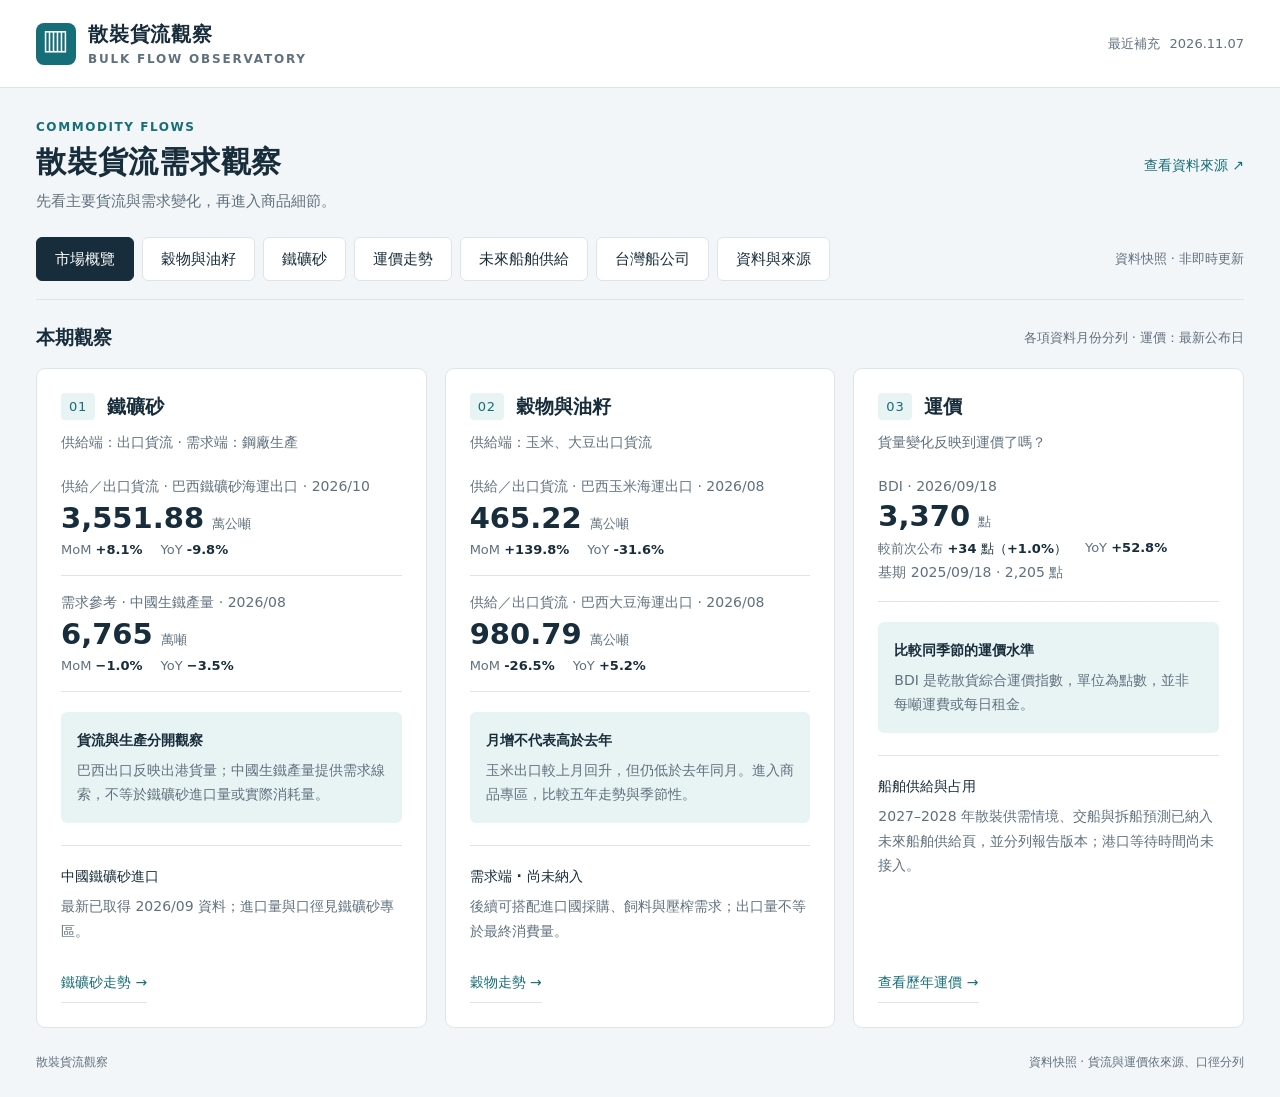
==== commit a224903a: "Add files via upload" ====
--- a/index.html
+++ b/index.html
@@ -1,14 +1,26 @@
 <!doctype html>
-<html lang="zh-Hant"><head><meta charset="utf-8"><meta name="viewport" content="width=device-width,initial-scale=1"><title>散裝貨流需求觀察｜市場概覽</title><meta name="description" content="穀物、鐵礦砂出口與需求觀察。以官方資料快照追蹤美國、巴西、澳洲與中國的貨流。"><link rel="icon" type="image/svg+xml" href="data:image/svg+xml,%3Csvg xmlns='http://www.w3.org/2000/svg' viewBox='0 0 32 32'%3E%3Crect width='32' height='32' rx='7' fill='%23166e79'/%3E%3Cpath d='M7 23V17h4v6m3 0V12h4v11m3 0V7h4v16' stroke='white' stroke-width='2' fill='none'/%3E%3C/svg%3E"><link rel="stylesheet" href="style.css?v=supply-20260920"><script defer src="data.js"></script><script defer src="app.js?v=supply-20260920"></script><script defer src="history-data.js"></script><script defer src="history.js?v=seasonal-20260920"></script><script defer src="overview.js?v=supply-demand-20260920"></script><script defer src="freight-indices.js?v=indices-20260920"></script><script defer src="freight.js?v=indices-20260920"></script></head>
-<body><header class="top"><div class="top-inner"><a class="brand" href="#"><span class="mark" aria-hidden="true">▥</span><span>散裝貨流觀察<small>BULK FLOW OBSERVATORY</small></span></a><div class="snapshot">資料快照 <strong>2026.09.18</strong><span class="preview">本機預覽</span></div></div></header>
+<html lang="zh-Hant"><head><meta charset="utf-8"><meta name="viewport" content="width=device-width,initial-scale=1"><title>散裝貨流需求觀察｜市場概覽</title><meta name="description" content="穀物、鐵礦砂出口與需求觀察。以官方資料快照追蹤美國、巴西、澳洲與中國的貨流。"><link rel="icon" type="image/svg+xml" href="data:image/svg+xml,%3Csvg xmlns='http://www.w3.org/2000/svg' viewBox='0 0 32 32'%3E%3Crect width='32' height='32' rx='7' fill='%23166e79'/%3E%3Cpath d='M7 23V17h4v6m3 0V12h4v11m3 0V7h4v16' stroke='white' stroke-width='2' fill='none'/%3E%3C/svg%3E"><link rel="stylesheet" href="style.css?v=bimco-only-20261107"><script defer src="data.js?v=iron-aligned-20261107"></script><script defer src="app.js?v=bimco-only-20261107"></script><script defer src="history-data.js?v=hedland-history-20261107"></script><script defer src="hedland-history-data.js?v=hedland-history-20261107"></script><script defer src="iron-history-data.js?v=iron-aligned-20261107"></script><script defer src="history.js?v=hedland-axis-20261107"></script><script defer src="overview.js?v=iron-aligned-20261107"></script><script defer src="freight-indices.js?v=indices-20260920"></script><script defer src="freight.js?v=indices-20260920"></script><script defer src="supply-outlook-data.js?v=bimco-only-20261107"></script><script defer src="supply-outlook.js?v=supply-forward-only-20261107"></script></head>
+<body><header class="top"><div class="top-inner"><a class="brand" href="#"><span class="mark" aria-hidden="true">▥</span><span>散裝貨流觀察<small>BULK FLOW OBSERVATORY</small></span></a><div class="snapshot">最近補充 <strong>2026.11.07</strong></div></div></header>
 <main><div class="title-line"><div><p class="eyebrow">COMMODITY FLOWS</p><h1>散裝貨流需求觀察</h1><p class="intro">先看主要貨流與需求變化，再進入商品細節。</p></div><a class="source-jump" href="#sources">查看資料來源 ↗</a></div>
-<nav class="tabs" aria-label="網站導覽"><button type="button" data-view="overview" aria-pressed="true">市場概覽</button><button type="button" data-view="grain" aria-pressed="false">穀物與油籽</button><button type="button" data-view="iron" aria-pressed="false">鐵礦砂</button><button type="button" data-view="freight" aria-pressed="false">運價走勢</button><button type="button" data-view="supply" aria-pressed="false">未來船舶供給</button><button type="button" data-view="companies" aria-pressed="false">台灣船公司</button><button type="button" data-view="sources" aria-pressed="false">資料與來源</button><span>資料快照 · 非即時更新</span></nav><section id="overview" aria-label="市場概覽" hidden><div class="sectionline"><h2>本期觀察</h2><span class="meta">貨流／需求：2026 年 8 月 · 運價：最新公布日</span></div><div class="overview-grid overview-separated"><section class="panel overview-iron"><div class="overview-heading"><span class="overview-index">01</span><h2>鐵礦砂</h2></div><p class="overview-question">供給端：出口貨流 · 需求端：鋼廠生產</p><div id="overview-iron-flow"></div><div class="overview-item"><span>需求參考 · 中國生鐵產量 · 2026/08</span><strong>6,765<small>萬噸</small></strong><div class="overview-rates"><span>MoM <b>−1.0%</b></span><span>YoY <b>−3.5%</b></span></div></div><div class="overview-reading"><strong>貨流與生產分開觀察</strong><p>巴西出口反映出港貨量；中國生鐵產量提供需求線索，不等於鐵礦砂進口量或實際消耗量。</p></div><div class="overview-gap"><span>中國鐵礦砂進口</span><p>尚缺 2026/08 同期資料；2025/12 樣本保留於鐵礦砂專區。</p></div><div class="overview-actions"><button type="button" data-open="iron">鐵礦砂走勢 →</button></div></section><section class="panel overview-grain"><div class="overview-heading"><span class="overview-index">02</span><h2>穀物與油籽</h2></div><p class="overview-question">供給端：玉米、大豆出口貨流</p><div id="overview-flows"></div><div class="overview-reading" id="overview-flow-reading"></div><div class="overview-gap"><span>需求端 · 尚未納入</span><p>後續可搭配進口國採購、飼料與壓榨需求；出口量不等於最終消費量。</p></div><div class="overview-actions"><button type="button" data-open="grain">穀物走勢 →</button></div></section><section class="panel"><div class="overview-heading"><span class="overview-index">03</span><h2>運價</h2></div><p class="overview-question">貨量變化反映到運價了嗎？</p><div class="overview-item" id="overview-bdi"></div><div class="overview-reading"><strong>比較同季節的運價水準</strong><p>BDI 是乾散貨綜合運價指數，單位為點數，並非每噸運費或每日租金。</p></div><div class="overview-gap"><span>船舶供給與占用</span><p>2027 年供給增長、交船與拆船預測已納入未來船舶供給頁；港口等待時間與噸海里尚未接入。</p></div><div class="overview-actions"><button type="button" data-open="freight">查看歷年運價 →</button></div></section></div></section>
+<nav class="tabs" aria-label="網站導覽"><button type="button" data-view="overview" aria-pressed="true">市場概覽</button><button type="button" data-view="grain" aria-pressed="false">穀物與油籽</button><button type="button" data-view="iron" aria-pressed="false">鐵礦砂</button><button type="button" data-view="freight" aria-pressed="false">運價走勢</button><button type="button" data-view="supply" aria-pressed="false">未來船舶供給</button><button type="button" data-view="companies" aria-pressed="false">台灣船公司</button><button type="button" data-view="sources" aria-pressed="false">資料與來源</button><span>資料快照 · 非即時更新</span></nav><section id="overview" aria-label="市場概覽" hidden><div class="sectionline"><h2>本期觀察</h2><span class="meta">各項資料月份分列 · 運價：最新公布日</span></div><div class="overview-grid overview-separated"><section class="panel overview-iron"><div class="overview-heading"><span class="overview-index">01</span><h2>鐵礦砂</h2></div><p class="overview-question">供給端：出口貨流 · 需求端：鋼廠生產</p><div id="overview-iron-flow"></div><div class="overview-item"><span>需求參考 · 中國生鐵產量 · 2026/08</span><strong>6,765<small>萬噸</small></strong><div class="overview-rates"><span>MoM <b>−1.0%</b></span><span>YoY <b>−3.5%</b></span></div></div><div class="overview-reading"><strong>貨流與生產分開觀察</strong><p>巴西出口反映出港貨量；中國生鐵產量提供需求線索，不等於鐵礦砂進口量或實際消耗量。</p></div><div class="overview-gap"><span>中國鐵礦砂進口</span><p>最新已取得 2026/09 資料；進口量與口徑見鐵礦砂專區。</p></div><div class="overview-actions"><button type="button" data-open="iron">鐵礦砂走勢 →</button></div></section><section class="panel overview-grain"><div class="overview-heading"><span class="overview-index">02</span><h2>穀物與油籽</h2></div><p class="overview-question">供給端：玉米、大豆出口貨流</p><div id="overview-flows"></div><div class="overview-reading" id="overview-flow-reading"></div><div class="overview-gap"><span>需求端 · 尚未納入</span><p>後續可搭配進口國採購、飼料與壓榨需求；出口量不等於最終消費量。</p></div><div class="overview-actions"><button type="button" data-open="grain">穀物走勢 →</button></div></section><section class="panel"><div class="overview-heading"><span class="overview-index">03</span><h2>運價</h2></div><p class="overview-question">貨量變化反映到運價了嗎？</p><div class="overview-item" id="overview-bdi"></div><div class="overview-reading"><strong>比較同季節的運價水準</strong><p>BDI 是乾散貨綜合運價指數，單位為點數，並非每噸運費或每日租金。</p></div><div class="overview-gap"><span>船舶供給與占用</span><p>2027–2028 年散裝供需情境、交船與拆船預測已納入未來船舶供給頁，並分列報告版本；港口等待時間尚未接入。</p></div><div class="overview-actions"><button type="button" data-open="freight">查看歷年運價 →</button></div></section></div></section>
 <section id="grain" hidden><div class="sectionline"><h2>美國船運出口檢驗量</h2><span class="meta">週度 · 截至 2026/09/10 當週</span></div><div class="metrics" id="us-metrics"></div><div class="weekly-full"><section class="panel"><div class="sectionline"><h3>當週貨量比較</h3><span class="meta">萬公噸</span></div><div id="us-bars" class="horizontal"></div><p class="note">USDA FGIS · 已篩選 SHIP。WoW 對比 2026/09/03 當週；YoY 對比 2025/09/11 當週（相隔 52 週）。近 4 週平均為 08/20、08/27、09/03、09/10 四個週值的算術平均，含本週。</p></section></div>
 <section class="panel history-panel" id="grain-history" aria-label="穀物與油籽近五年月度走勢"></section><section class="panel brazil-panel"><div class="sectionline"><div><span class="eyebrow">BRAZIL / MONTHLY</span><h2>巴西海運出口</h2></div><div class="controls"><div class="segmented" aria-label="巴西出口商品"><button type="button" data-commodity="corn" aria-pressed="true">玉米</button><button type="button" data-commodity="soy" aria-pressed="false">大豆</button><button type="button" data-commodity="wheat" aria-pressed="false">小麥</button></div><label>觀察月份 <select id="grain-month" aria-label="穀物觀察月份"></select></label></div></div><div class="chart-layout"><div><div class="chart-header"><span class="meta">2026 年 · 萬公噸</span><span class="legend"><i></i> 全球目的地</span></div><div class="chart-scroll" role="region" aria-label="巴西月度出口量與各月 YoY；窄螢幕可橫向捲動" tabindex="0"><div class="column-chart" id="grain-chart"></div></div></div><div class="chart-summary" id="grain-summary" aria-live="polite"></div></div><p class="note">MDIC 海關明細加總 · 僅海運 · 1–8 月完整檔案已取得，月度合計尚未與官方彙總表逐月核對。</p><details><summary>查看每月數值與商品口徑</summary><div id="grain-table"></div></details></section>
 <div class="notice"><strong>比較方式</strong><span>MoM = 較上月；YoY = 較去年同月。美國月度長期查詢暫時不可用，目前保留已驗證週度資料。巴西採相同商品與海運口徑；月增率未經季節調整，基期為零不計增減率。</span></div></section>
-<section id="iron" hidden><div class="sectionline"><h2>鐵礦砂跨境貨流</h2><span class="meta">單月樣本分列，期間不同</span></div><div class="metrics iron-metrics" id="iron-metrics"></div><section class="panel history-panel" id="iron-history" aria-label="鐵礦砂近五年月度走勢"></section><section class="panel brazil-panel"><div class="sectionline"><div><span class="eyebrow">BRAZIL → WORLD / CHINA</span><h2>巴西鐵礦砂海運出口</h2></div><label>觀察月份 <select id="iron-month" aria-label="鐵礦砂觀察月份"></select></label></div><div class="chart-layout"><div><div class="chart-header"><span class="meta">2026 年 · 萬公噸</span><span class="legend"><i></i> 全球 <i class="china-dot"></i> 其中：中國</span></div><div class="column-chart" id="iron-chart"></div></div><div class="chart-summary" id="iron-summary" aria-live="polite"></div></div><p class="note">中國是全球合計中的一部分，兩者不可相加。巴西出港與中國到港有時間差，不能直接當成中國當月進口量。</p><details><summary>查看每月數值與商品口徑</summary><div id="iron-table"></div></details></section>
-<details class="supplementary-details"><summary>補充資料與交叉核對 · Vale、鋼鐵產量、澳洲港口</summary><div class="grid-two supply"><section class="panel"><div class="sectionline"><h3>供給端 · Vale</h3><span class="badge">季度</span></div><p class="meta">2026 Q2 · 百萬噸</p><div class="stat-row"><span>鐵礦砂產量</span><strong>84.3</strong></div><p class="change-line">YoY <b>+1.0%</b> · MoM 不適用季度資料</p><div class="stat-row"><span>鐵礦砂銷量</span><strong>79.7</strong></div><p class="change-line">YoY <b>+3.0%</b> · MoM 不適用季度資料</p><p class="note">單一礦商數據，非全球供給合計。</p><a class="source-link" href="https://www.vale.com/sv/check-out-the-production-and-sales-in-2q26/-/categories/64874" target="_blank" rel="noopener">生產與銷售公告 ↗</a></section><section class="panel"><div class="sectionline"><h3>需求端 · 中國</h3><span class="badge">月度</span></div><p class="meta">2026 年 8 月 · 萬噸</p><div class="stat-row"><span>生鐵產量</span><strong>6,765</strong></div><p class="change-line">MoM <b>−1.0%</b> · YoY <b>−3.5%</b></p><div class="stat-row"><span>粗鋼產量</span><strong>7,461</strong></div><p class="change-line">MoM <b>−3.0%</b> · YoY <b>−3.7%</b></p><p class="note">鋼鐵生產是需求代理指標。MoM 以未季調月產量計算；YoY 採官方公布值。<a href="https://www.stats.gov.cn/sj/zxfbhjd/202608/t20260817_1965055.html" target="_blank" rel="noopener">7 月基期</a>。</p><a class="source-link" href="https://www.stats.gov.cn/zwfwck/sjfb/202609/t20260915_1965308.html" target="_blank" rel="noopener">中國國家統計局 ↗</a></section></div>
-<section class="panel supplementary"><div class="sectionline"><h3>澳洲補充觀察</h3><span class="meta">各來源獨立呈現</span></div><div class="grid-two"><div><span class="meta">ABS · 2026 年 7 月 · 出口數量增減率</span><div class="stat-row"><span>塊礦</span><strong>−21.5<span class="unit">% MoM</span></strong></div><p class="change-line">YoY <b>−9.5%</b></p><div class="stat-row"><span>粉礦</span><strong>−9.5<span class="unit">% MoM</span></strong></div><p class="change-line">YoY <b>+1.8%</b></p><a class="source-link" href="https://www.abs.gov.au/statistics/economy/international-trade/international-trade-goods/latest-release" target="_blank" rel="noopener">澳洲統計局 ↗</a></div><div><span class="meta">Port Hedland · 2026 年 8 月</span><div class="stat-row"><span>鐵礦砂出口量</span><strong>4,660<span class="unit">萬噸</span></strong></div><p class="note">官方公告單點數值。MoM / YoY：尚無比較基期。自動擷取受限；僅涵蓋此港，非澳洲全國合計。</p><a class="source-link" href="https://www.pilbaraports.com.au/about-pilbara-ports/news,-media-and-statistics/news/2026/september/august-2026-shipping-figures" target="_blank" rel="noopener">Pilbara Ports 公告 ↗</a></div></div></section></details><div class="notice"><strong>尚未建立完整供需平衡</strong><span>中國與澳洲已補比較基期，完整歷史序列及港口庫存仍待補齊。中國 YoY 的 2024/12 基期由全年減 1–11 月累計推算，可能受資料修訂影響。</span></div></section>
-<section id="freight" hidden aria-label="運價走勢"><div class="sectionline"><div><span class="eyebrow">FREIGHT / SEASONAL COMPARISON</span><h2 id="freight-title">BDI 歷年同期走勢</h2></div><span class="meta">日度 · 2022–2026 · 指數點數</span></div><div class="freight-choice"><label for="freight-index">選擇指數 <select id="freight-index"><option value="BDI">BDI · 乾散貨綜合指數</option><option value="BCI">BCI · 海岬型指數</option><option value="BPI">BPI · 巴拿馬型指數</option><option value="BSI">BSI · 超輕便型指數</option></select></label><span class="meta">一次顯示一個指數 · 比較各年度同期走勢</span></div><div class="metrics" id="freight-metrics"></div><section class="panel freight-panel"><div class="sectionline"><h3>把每一年放在同一條月份軸上</h3><span class="meta">點選年份可顯示／隱藏曲線</span></div><div class="freight-legend" id="freight-legend" aria-label="選擇比較年份"></div><div class="freight-scroll" tabindex="0" role="region" aria-label="所選運價指數歷年折線圖；窄螢幕可橫向捲動"><div id="freight-chart"></div></div><div class="freight-inspect"><label for="freight-day">對照日期 <strong id="freight-day-label"></strong></label><input id="freight-day" type="range" min="0" max="365" aria-label="選擇月份與日期"><div id="freight-values" class="freight-values" aria-live="polite"></div></div><p class="note">依月／日對齊，保留閏年 2/29。曲線連接實際公布值，未補造非公布日數據；已辨識的缺漏日期及超過 7 天的資料間隔斷線。2026 年只畫到 09/18。下方對照採選定日期當日或之前最近一筆（最多回溯 7 天），並列出實際日期。YoY = 本期指數 ÷ 去年基期 − 1，以各欄實際公布日對比去年同月同日；若去年當日未公布，往前取最近一筆，最多回溯 7 天。2/29 對比去年 2/28；缺基期顯示「—」。</p><details><summary>資料來源、核對與下載</summary><div id="freight-source"></div></details></section><div class="notice"><strong>指數與實際運費不同</strong><span>BDI 觀察乾散貨整體運價；BCI、BPI、BSI 分別觀察不同船型。各指數皆為點數，並非美元／日租金，指數高低也不代表不同船型的實際租金高低。</span></div></section><section id="supply" hidden aria-label="未來船舶供給"><div class="sectionline"><div><span class="eyebrow">DRY BULK / FORWARD OUTLOOK</span><h2>未來船舶供給 · 2027 展望</h2></div><span class="meta">資料核對 2026/09/20 · 預測非實績</span></div><p class="intro">看明年運力增加多少，以及新船交付能否被拆船抵銷。各項預測均標明發布版本與假設。</p>
-<div class="panel supply-block"><div class="sectionline"><h3>BIMCO · 2027 有效運力供給</h3><span class="supply-label forecast">2026 年 7 月版 · 公開摘要</span></div><div class="metrics"><article class="metric"><span class="metric-top">情境一：荷姆茲海峽持續受阻</span><strong class="metric-value">+3.5～4.5<span class="unit">%</span></strong><span class="metric-bottom">2027 全年有效運力供給年增率</span></article><article class="metric"><span class="metric-top">情境二：2026 年第 3 季底恢復通行</span><strong class="metric-value">+4.0～5.0<span class="unit">%</span></strong><span class="metric-bottom">2027 全年有效運力供給年增率</span></article></div><p class="note">情境二依原文「供給增長較情境一高 0.5 個百分點」換算。這是報告的情境假設，並非今日通行情況的判定。有效運力包含船舶可用程度等影響，不等於新交船數量或名目船隊增長。</p><p><a href="https://cyprusshippingnews.com/2026/07/31/bimco-dry-bulk-shipping-market-overview-outlook-2/" target="_blank" rel="noopener">BIMCO 7 月展望公開轉載（2026/07/31） ↗</a></p></div>
-<div class="panel supply-block"><div class="sectionline"><h3>2027 年交船與拆船 · 可取得的較早預測</h3><span class="supply-label forecast">2026 年 1 月版 · 非最新預測</span></div><div class="table-wrap"><table><thead><tr><th>預測項目</th><th>2027 年全年</th><th>意義</th></tr></thead><tbody><tr><td>新船交付量</td><td>超過 4,000 萬 DWT</td><td>預計新增的船舶載重能力</td></tr><tr><td>拆船量</td><td>770 萬 DWT</td><td>預計退出的船舶載重能力</td></tr><tr><td>名目船隊增長</td><td>+3.5%</td><td>船隊規模的年增率</td></tr></tbody></table></div><p class="note">來源：BIMCO 2026 年 1 月版，第 9–10 頁。以上皆為對 2027 年的預測，非過去實績；不可與上方 7 月版數值混算。最新交船、拆船明細尚未取得，舊版數字僅供參考。</p><p><a href="https://cyprusshippingnews.com/wp-content/uploads/2026/01/Dry-Bulk-Shipping-Market-Overview-Outlook-January-2026.pdf" target="_blank" rel="noopener">BIMCO 1 月報告公開副本 ↗</a> · <a href="https://www.bimco.org/analysis" target="_blank" rel="noopener">BIMCO 最新分析與會員資料 ↗</a></p></div><p class="note">本頁僅呈現未來預測。UNCTAD 已取得的資料為歷史統計，因此不列入本頁。尚無已核對的 2028 年以後預測或逐月交船／拆船預測。</p></section><section id="companies" hidden aria-label="台灣船公司"><div class="sectionline"><div><span class="eyebrow">TAIWAN / FLEET COMPARISON</span><h2>台灣七家散裝船公司</h2></div><span class="meta">整理／查閱日期：2026/09/20</span></div><p class="company-intro">依官方資料列出各船型艘數；在建船另註。裕民採含在建船的官網合計口徑，與其他公司不可直接加總比較。資料基準日與文件發布日分別標示；官網查閱日期不代表船隊更新日期。</p><section class="panel company-panel"><div class="table-wrap matrix-wrap" tabindex="0" role="region" aria-label="乾散貨船型，可左右捲動"><table class="fleet-matrix"><caption>乾散貨船型 <span>單位：艘</span></caption><thead><tr><th scope="col">公司</th><th scope="col">VLOC<small>礦砂船</small></th><th scope="col">Capesize<small>含 Newcastlemax</small></th><th scope="col">Panamax／<br>Kamsarmax<small>合併列示</small></th><th scope="col">Supramax<small>超輕便型</small></th><th scope="col">Ultramax<small>極限靈便型</small></th><th scope="col">Handysize<small>含 Handy</small></th><th scope="col">Small Handy<small>小型輕便船</small></th><th scope="col">其他散裝<small>4.3 萬噸級</small></th><th scope="col">資料時間</th></tr></thead><tbody><tr><th scope="row"><strong>裕民</strong><span class="company-code">2606</span><small>U-Ming</small></th><td class="matrix-value">2</td><td class="matrix-value">27</td><td class="matrix-value">24</td><td class="matrix-value"><span class="matrix-na" aria-label="未另列或未確認，非零">—</span></td><td class="matrix-value">14</td><td class="matrix-value"><span class="matrix-na" aria-label="未另列或未確認，非零">—</span></td><td class="matrix-value"><span class="matrix-na" aria-label="未另列或未確認，非零">—</span></td><td class="matrix-value"><span class="matrix-na" aria-label="未另列或未確認，非零">—</span></td><td class="matrix-date"><strong class="company-date">官網未標示基準日</strong><small>查閱：2026/09/20</small></td></tr><tr><th scope="row"><strong>慧洋-KY</strong><span class="company-code">2637</span><small>Wisdom Marine</small></th><td class="matrix-value"><span class="matrix-na" aria-label="未另列或未確認，非零">—</span></td><td class="matrix-value"><span class="matrix-na" aria-label="未另列或未確認，非零">—</span></td><td class="matrix-value">35</td><td class="matrix-value">29</td><td class="matrix-value"><span class="matrix-na" aria-label="未另列或未確認，非零">—</span></td><td class="matrix-value">41</td><td class="matrix-value">22</td><td class="matrix-value"><span class="matrix-na" aria-label="未另列或未確認，非零">—</span></td><td class="matrix-date"><strong class="company-date">2026/06/09 法說會</strong><small>查閱：2026/09/20</small></td></tr><tr><th scope="row"><strong>中航</strong><span class="company-code">2612</span><small>CMT</small></th><td class="matrix-value"><span class="matrix-na" aria-label="未另列或未確認，非零">—</span></td><td class="matrix-value">12</td><td class="matrix-value"><span class="matrix-na" aria-label="未另列或未確認，非零">—</span></td><td class="matrix-value"><span class="matrix-na" aria-label="未另列或未確認，非零">—</span></td><td class="matrix-value"><span class="matrix-na" aria-label="未另列或未確認，非零">—</span></td><td class="matrix-value"><span class="matrix-na" aria-label="未另列或未確認，非零">—</span></td><td class="matrix-value"><span class="matrix-na" aria-label="未另列或未確認，非零">—</span></td><td class="matrix-value"><span class="matrix-na" aria-label="未另列或未確認，非零">—</span></td><td class="matrix-date"><strong class="company-date">官網未標示基準日</strong><small>查閱：2026/09/20</small></td></tr><tr><th scope="row"><strong>新興</strong><span class="company-code">2605</span><small>Sincere Navigation</small></th><td class="matrix-value">1</td><td class="matrix-value">7</td><td class="matrix-value">4</td><td class="matrix-value"><span class="matrix-na" aria-label="未另列或未確認，非零">—</span></td><td class="matrix-value"><span class="matrix-na" aria-label="未另列或未確認，非零">—</span></td><td class="matrix-value"><span class="matrix-na" aria-label="未另列或未確認，非零">—</span></td><td class="matrix-value"><span class="matrix-na" aria-label="未另列或未確認，非零">—</span></td><td class="matrix-value"><span class="matrix-na" aria-label="未另列或未確認，非零">—</span></td><td class="matrix-date"><strong class="company-date">2025/11/28 法說會</strong><small>營運資料：2025 Q3</small></td></tr><tr><th scope="row"><strong>台航</strong><span class="company-code">2617</span><small>Taiwan Navigation</small></th><td class="matrix-value"><span class="matrix-na" aria-label="未另列或未確認，非零">—</span></td><td class="matrix-value"><span class="matrix-na" aria-label="未另列或未確認，非零">—</span></td><td class="matrix-value">9</td><td class="matrix-value">10</td><td class="matrix-value"><span class="matrix-na" aria-label="未另列或未確認，非零">—</span></td><td class="matrix-value">4</td><td class="matrix-value"><span class="matrix-na" aria-label="未另列或未確認，非零">—</span></td><td class="matrix-value"><span class="matrix-na" aria-label="未另列或未確認，非零">—</span></td><td class="matrix-date"><strong class="company-date">官網未標示基準日</strong><small>查閱：2026/09/20</small></td></tr><tr><th scope="row"><strong>四維航</strong><span class="company-code">5608</span><small>Shih Wei Navigation</small></th><td class="matrix-value"><span class="matrix-na" aria-label="未另列或未確認，非零">—</span></td><td class="matrix-value"><span class="matrix-na" aria-label="未另列或未確認，非零">—</span></td><td class="matrix-value">3</td><td class="matrix-value"><span class="matrix-na" aria-label="未另列或未確認，非零">—</span></td><td class="matrix-value">5</td><td class="matrix-value">15</td><td class="matrix-value"><span class="matrix-na" aria-label="未另列或未確認，非零">—</span></td><td class="matrix-value"><span class="matrix-na" aria-label="未另列或未確認，非零">—</span></td><td class="matrix-date"><strong class="company-date">官網未標示基準日</strong><small>查閱：2026/09/20</small></td></tr><tr><th scope="row"><strong>正德</strong><span class="company-code">2641</span><small>Franbo Lines</small></th><td class="matrix-value"><span class="matrix-na" aria-label="未另列或未確認，非零">—</span></td><td class="matrix-value">1</td><td class="matrix-value">3</td><td class="matrix-value"><span class="matrix-na" aria-label="未另列或未確認，非零">—</span></td><td class="matrix-value">2</td><td class="matrix-value">6</td><td class="matrix-value"><span class="matrix-na" aria-label="未另列或未確認，非零">—</span></td><td class="matrix-value">1</td><td class="matrix-date"><strong class="company-date">官網未標示基準日</strong><small>查閱：2026/09/20</small></td></tr></tbody></table></div><p class="note">「—」表示來源未另列或未確認，不代表 0 艘。Panamax／Kamsarmax 因部分來源未拆分而合列；其他分類沿用來源。裕民含在建船，其餘已知另列的新造船不加進主表。</p></section><section class="panel company-panel matrix-other"><div class="table-wrap matrix-wrap" tabindex="0" role="region" aria-label="其他船型，可左右捲動"><table class="fleet-matrix"><caption>其他船型 <span>單位：艘</span></caption><thead><tr><th scope="col">公司</th><th scope="col">水泥船</th><th scope="col">油輪<small>含 VLCC</small></th><th scope="col">LNG 船</th><th scope="col">CSOV</th><th scope="col">CTV</th><th scope="col">多用途船</th><th scope="col">一般雜貨船</th><th scope="col">客船／<br>客貨輪</th><th scope="col">拖船</th><th scope="col">引水船</th><th scope="col">未細分<small>其他船型</small></th></tr></thead><tbody><tr><th scope="row"><strong>裕民</strong><span class="company-code">2606</span><small>U-Ming</small></th><td class="matrix-value">4</td><td class="matrix-value">4</td><td class="matrix-value">1</td><td class="matrix-value">2</td><td class="matrix-value">6</td><td class="matrix-value"><span class="matrix-na" aria-label="未另列或未確認，非零">—</span></td><td class="matrix-value"><span class="matrix-na" aria-label="未另列或未確認，非零">—</span></td><td class="matrix-value"><span class="matrix-na" aria-label="未另列或未確認，非零">—</span></td><td class="matrix-value"><span class="matrix-na" aria-label="未另列或未確認，非零">—</span></td><td class="matrix-value"><span class="matrix-na" aria-label="未另列或未確認，非零">—</span></td><td class="matrix-value"><span class="matrix-na" aria-label="未另列或未確認，非零">—</span></td></tr><tr><th scope="row"><strong>慧洋-KY</strong><span class="company-code">2637</span><small>Wisdom Marine</small></th><td class="matrix-value"><span class="matrix-na" aria-label="未另列或未確認，非零">—</span></td><td class="matrix-value"><span class="matrix-na" aria-label="未另列或未確認，非零">—</span></td><td class="matrix-value"><span class="matrix-na" aria-label="未另列或未確認，非零">—</span></td><td class="matrix-value"><span class="matrix-na" aria-label="未另列或未確認，非零">—</span></td><td class="matrix-value"><span class="matrix-na" aria-label="未另列或未確認，非零">—</span></td><td class="matrix-value"><span class="matrix-na" aria-label="未另列或未確認，非零">—</span></td><td class="matrix-value"><span class="matrix-na" aria-label="未另列或未確認，非零">—</span></td><td class="matrix-value"><span class="matrix-na" aria-label="未另列或未確認，非零">—</span></td><td class="matrix-value"><span class="matrix-na" aria-label="未另列或未確認，非零">—</span></td><td class="matrix-value"><span class="matrix-na" aria-label="未另列或未確認，非零">—</span></td><td class="matrix-value">3</td></tr><tr><th scope="row"><strong>中航</strong><span class="company-code">2612</span><small>CMT</small></th><td class="matrix-value"><span class="matrix-na" aria-label="未另列或未確認，非零">—</span></td><td class="matrix-value"><span class="matrix-na" aria-label="未另列或未確認，非零">—</span></td><td class="matrix-value"><span class="matrix-na" aria-label="未另列或未確認，非零">—</span></td><td class="matrix-value"><span class="matrix-na" aria-label="未另列或未確認，非零">—</span></td><td class="matrix-value"><span class="matrix-na" aria-label="未另列或未確認，非零">—</span></td><td class="matrix-value"><span class="matrix-na" aria-label="未另列或未確認，非零">—</span></td><td class="matrix-value"><span class="matrix-na" aria-label="未另列或未確認，非零">—</span></td><td class="matrix-value"><span class="matrix-na" aria-label="未另列或未確認，非零">—</span></td><td class="matrix-value"><span class="matrix-na" aria-label="未另列或未確認，非零">—</span></td><td class="matrix-value"><span class="matrix-na" aria-label="未另列或未確認，非零">—</span></td><td class="matrix-value"><span class="matrix-na" aria-label="未另列或未確認，非零">—</span></td></tr><tr><th scope="row"><strong>新興</strong><span class="company-code">2605</span><small>Sincere Navigation</small></th><td class="matrix-value"><span class="matrix-na" aria-label="未另列或未確認，非零">—</span></td><td class="matrix-value">3</td><td class="matrix-value"><span class="matrix-na" aria-label="未另列或未確認，非零">—</span></td><td class="matrix-value"><span class="matrix-na" aria-label="未另列或未確認，非零">—</span></td><td class="matrix-value"><span class="matrix-na" aria-label="未另列或未確認，非零">—</span></td><td class="matrix-value"><span class="matrix-na" aria-label="未另列或未確認，非零">—</span></td><td class="matrix-value"><span class="matrix-na" aria-label="未另列或未確認，非零">—</span></td><td class="matrix-value"><span class="matrix-na" aria-label="未另列或未確認，非零">—</span></td><td class="matrix-value"><span class="matrix-na" aria-label="未另列或未確認，非零">—</span></td><td class="matrix-value"><span class="matrix-na" aria-label="未另列或未確認，非零">—</span></td><td class="matrix-value"><span class="matrix-na" aria-label="未另列或未確認，非零">—</span></td></tr><tr><th scope="row"><strong>台航</strong><span class="company-code">2617</span><small>Taiwan Navigation</small></th><td class="matrix-value"><span class="matrix-na" aria-label="未另列或未確認，非零">—</span></td><td class="matrix-value">3</td><td class="matrix-value"><span class="matrix-na" aria-label="未另列或未確認，非零">—</span></td><td class="matrix-value"><span class="matrix-na" aria-label="未另列或未確認，非零">—</span></td><td class="matrix-value"><span class="matrix-na" aria-label="未另列或未確認，非零">—</span></td><td class="matrix-value"><span class="matrix-na" aria-label="未另列或未確認，非零">—</span></td><td class="matrix-value"><span class="matrix-na" aria-label="未另列或未確認，非零">—</span></td><td class="matrix-value">1</td><td class="matrix-value">9</td><td class="matrix-value">2</td><td class="matrix-value"><span class="matrix-na" aria-label="未另列或未確認，非零">—</span></td></tr><tr><th scope="row"><strong>四維航</strong><span class="company-code">5608</span><small>Shih Wei Navigation</small></th><td class="matrix-value"><span class="matrix-na" aria-label="未另列或未確認，非零">—</span></td><td class="matrix-value"><span class="matrix-na" aria-label="未另列或未確認，非零">—</span></td><td class="matrix-value"><span class="matrix-na" aria-label="未另列或未確認，非零">—</span></td><td class="matrix-value"><span class="matrix-na" aria-label="未另列或未確認，非零">—</span></td><td class="matrix-value"><span class="matrix-na" aria-label="未另列或未確認，非零">—</span></td><td class="matrix-value">1</td><td class="matrix-value"><span class="matrix-na" aria-label="未另列或未確認，非零">—</span></td><td class="matrix-value">1</td><td class="matrix-value"><span class="matrix-na" aria-label="未另列或未確認，非零">—</span></td><td class="matrix-value"><span class="matrix-na" aria-label="未另列或未確認，非零">—</span></td><td class="matrix-value"><span class="matrix-na" aria-label="未另列或未確認，非零">—</span></td></tr><tr><th scope="row"><strong>正德</strong><span class="company-code">2641</span><small>Franbo Lines</small></th><td class="matrix-value"><span class="matrix-na" aria-label="未另列或未確認，非零">—</span></td><td class="matrix-value"><span class="matrix-na" aria-label="未另列或未確認，非零">—</span></td><td class="matrix-value"><span class="matrix-na" aria-label="未另列或未確認，非零">—</span></td><td class="matrix-value"><span class="matrix-na" aria-label="未另列或未確認，非零">—</span></td><td class="matrix-value"><span class="matrix-na" aria-label="未另列或未確認，非零">—</span></td><td class="matrix-value">3</td><td class="matrix-value">2</td><td class="matrix-value"><span class="matrix-na" aria-label="未另列或未確認，非零">—</span></td><td class="matrix-value"><span class="matrix-na" aria-label="未另列或未確認，非零">—</span></td><td class="matrix-value"><span class="matrix-na" aria-label="未另列或未確認，非零">—</span></td><td class="matrix-value"><span class="matrix-na" aria-label="未另列或未確認，非零">—</span></td></tr></tbody></table></div><p class="note">資料時間同上表；油輪合併列示，詳細船型、代管與在建數見下方說明。</p></section><details class="panel matrix-details"><summary>各公司資料口徑、在建船與官方來源</summary><div class="matrix-sources"><div class="matrix-source"><strong>裕民</strong><p>裕民數字含合資及在建船；Panamax／Kamsarmax 合列 24 艘，現役與在建數未拆分。</p><a href="https://www.uming.com.tw/fleet/Overview.aspx" target="_blank" rel="noopener">官方船隊概況 ↗</a></div><div class="matrix-source"><strong>慧洋-KY</strong><p>慧洋主表為現有自有＋代管：Panamax 33＋2、Supramax 27＋2、Handy 38＋3、Small Handy 20＋2，其他 3 艘自有。另新造 Panamax 2 艘、Handy 7 艘，未加進主表。</p><a href="https://www.wisdomlines.com.tw/storage/uploads/investor_conference/KGI_20260609.pdf" target="_blank" rel="noopener">官方法說會 · 第 7 頁 ↗</a></div><div class="matrix-source"><strong>中航</strong><p>中航海岬型欄為官網具名船 12 艘（含 Newcastlemax）；另有 8 艘 21 萬噸級在建船，未加進主表。</p><a href="https://cmt.tw/ch/fleet/?mode=list" target="_blank" rel="noopener">官方船隊列表 ↗</a></div><div class="matrix-source"><strong>新興</strong><p>新興採 2025 Q3 歷史資料：乾散貨 12 艘、VLCC 3 艘，不代表 2026 年即時船隊。</p><a href="https://www.snc.com.tw/wp-content/uploads/SNC-IR-Presentation-2025-11-28.pdf" target="_blank" rel="noopener">官方法說會 · 第 6–7 頁 ↗</a></div><div class="matrix-source"><strong>台航</strong><p>台航 Panamax／Kamsarmax 欄均為 Kamsarmax 9 艘。Supramax 沿用官網分類，包含約 6.0–6.5 萬 DWT 船，未重分至 Ultramax；油輪 3 艘為代營。</p><a href="https://www.taiwanline.com.tw/Fleet" target="_blank" rel="noopener">官方營運船隊 ↗</a></div><div class="matrix-source"><strong>四維航</strong><p>四維航 Panamax／Kamsarmax 合列 3 艘，其中 Panamax 2 艘、Kamsarmax 1 艘。客船欄為小型沿海客輪。</p><a href="https://www.swnav.com.tw/" target="_blank" rel="noopener">官方船型分類 ↗</a></div><div class="matrix-source"><strong>正德</strong><p>正德依官網 DWT 歸類：海岬型 1、Kamsarmax 3、Ultramax 2、約 4 萬噸級 6；另 4.3 萬噸級 SINOWAY LILY 1 艘單列。官網未細分自有與其他營運口徑。</p><a href="https://www.franbo.com.tw/product_list" target="_blank" rel="noopener">官方船隊列表 ↗</a></div></div></details><div class="notice"><strong>如何對照運價</strong><span>Capesize 可參考 BCI，Panamax／Kamsarmax 可參考 BPI，Supramax／Ultramax 可參考 BSI，Handysize 可參考 BHSI。這是船型對照，不代表個別租約報價；VLOC 應另看專屬航線與合約。BHSI 尚未接入本站圖表。</span></div><p class="note">未另列不等於沒有。各來源日期與自有、代管、合資、在建口徑不同，本頁不據此計算排名或市佔率。</p><div class="overview-actions"><button type="button" data-open="freight">查看運價走勢 →</button></div></section><section id="sources" class="panel sources" hidden><div class="sectionline"><div><span class="eyebrow">SOURCE REGISTER</span><h2>資料覆蓋與取得狀態</h2></div><span class="meta">資料取得紀錄 · 最近補充 2026/09/20</span></div><div class="table-wrap"><table><thead><tr><th>資料／來源</th><th>頻率</th><th>本頁期間</th><th>目前狀態</th></tr></thead><tbody id="source-rows"></tbody></table></div><p class="note">本頁使用已取得的靜態快照，沒有背景自動更新。來源發布頻率不代表本頁已有全部歷史；缺資料不視為零。</p></section><footer><span>散裝貨流觀察</span><span>資料快照 · 貨流與運價依來源、口徑分列</span></footer></main></body></html>
+<section id="iron" hidden aria-label="鐵礦砂供給與需求"><div class="sectionline"><div><span class="eyebrow">IRON ORE / SUPPLY &amp; DEMAND</span><h2>鐵礦砂 · 供給與需求</h2></div><span class="meta">來源核對 2026/11/07 · 各項資料月份分列</span></div><div class="iron-balance"><section class="iron-side iron-supply-side" aria-labelledby="iron-supply-title"><div class="iron-side-heading"><span class="eyebrow">SUPPLY / EXPORT FLOWS</span><h2 id="iron-supply-title">供給 · 澳洲、巴西</h2><p>觀察主要裝船地的出口貨流</p></div><div class="iron-supply-cards" id="iron-supply-metrics"></div><section class="panel history-panel" id="hedland-history" aria-label="Port Hedland 近五年度鐵礦砂出口走勢"></section><section class="panel history-panel" id="iron-history" aria-label="鐵礦砂近五年月度走勢"></section><details class="iron-extra"><summary>其他供給參考 · Vale 礦商生產與銷售</summary><section class="panel"><div class="sectionline"><h3>供給端 · Vale</h3><span class="badge">季度</span></div><p class="meta">2026 Q2 · 百萬噸</p><div class="stat-row"><span>鐵礦砂產量</span><strong>84.3</strong></div><p class="change-line">YoY <b>+1.0%</b> · MoM 不適用季度資料</p><div class="stat-row"><span>鐵礦砂銷量</span><strong>79.7</strong></div><p class="change-line">YoY <b>+3.0%</b> · MoM 不適用季度資料</p><p class="note">單一礦商數據，非全球供給合計。</p><a class="source-link" href="https://www.vale.com/sv/check-out-the-production-and-sales-in-2q26/-/categories/64874" target="_blank" rel="noopener">生產與銷售公告 ↗</a></section></details></section><section class="iron-side iron-demand-side" aria-labelledby="iron-demand-title"><div class="iron-side-heading"><span class="eyebrow">DEMAND / IMPORT FLOWS</span><h2 id="iron-demand-title">需求 · 中國</h2><p>觀察進口採購與鋼廠生產</p></div><div id="iron-demand-metrics"></div><section class="panel"><div class="sectionline"><h3>鋼廠生產 · 需求參考</h3><span class="badge">月度</span></div><p class="meta">2026 年 8 月 · 萬噸</p><div class="stat-row"><span>生鐵產量</span><strong>6,765</strong></div><p class="change-line">MoM <b>−1.0%</b> · YoY <b>−3.5%</b></p><div class="stat-row"><span>粗鋼產量</span><strong>7,461</strong></div><p class="change-line">MoM <b>−3.0%</b> · YoY <b>−3.7%</b></p><p class="note">鋼鐵生產是需求代理指標。MoM 以未季調月產量計算；YoY 採官方公布值。<a href="https://www.stats.gov.cn/sj/zxfbhjd/202608/t20260817_1965055.html" target="_blank" rel="noopener">7 月基期</a>。</p><a class="source-link" href="https://www.stats.gov.cn/zwfwck/sjfb/202609/t20260915_1965308.html" target="_blank" rel="noopener">中國國家統計局 ↗</a></section><div class="panel iron-reading"><h3>如何理解進口需求</h3><p class="note">中國進口量反映境外採購與到港貨流，也可能用於補庫存。須搭配生鐵產量與港口庫存，才能判斷鋼廠實際需求。</p><p class="note">巴西「運往中國」仍屬巴西出口貨流，放在供給欄；出港與到港存在時間差，不能直接視為中國當月進口。</p></div></section></div><div class="notice"><strong>兩側資料不可直接相減</strong><span>Port Hedland 僅涵蓋單一港口，巴西為全國海運出口，中國為全國進口；期間與涵蓋範圍不同，不構成完整供需平衡。</span></div></section>
+<section id="freight" hidden aria-label="運價走勢"><div class="sectionline"><div><span class="eyebrow">FREIGHT / SEASONAL COMPARISON</span><h2 id="freight-title">BDI 歷年同期走勢</h2></div><span class="meta">日度 · 2022–2026 · 指數點數</span></div><div class="freight-choice"><label for="freight-index">選擇指數 <select id="freight-index"><option value="BDI">BDI · 乾散貨綜合指數</option><option value="BCI">BCI · 海岬型指數</option><option value="BPI">BPI · 巴拿馬型指數</option><option value="BSI">BSI · 超輕便型指數</option></select></label><span class="meta">一次顯示一個指數 · 比較各年度同期走勢</span></div><div class="metrics" id="freight-metrics"></div><section class="panel freight-panel"><div class="sectionline"><h3>把每一年放在同一條月份軸上</h3><span class="meta">點選年份可顯示／隱藏曲線</span></div><div class="freight-legend" id="freight-legend" aria-label="選擇比較年份"></div><div class="freight-scroll" tabindex="0" role="region" aria-label="所選運價指數歷年折線圖；窄螢幕可橫向捲動"><div id="freight-chart"></div></div><div class="freight-inspect"><label for="freight-day">對照日期 <strong id="freight-day-label"></strong></label><input id="freight-day" type="range" min="0" max="365" aria-label="選擇月份與日期"><div id="freight-values" class="freight-values" aria-live="polite"></div></div><p class="note">依月／日對齊，保留閏年 2/29。曲線連接實際公布值，未補造非公布日數據；已辨識的缺漏日期及超過 7 天的資料間隔斷線。2026 年只畫到 09/18。下方對照採選定日期當日或之前最近一筆（最多回溯 7 天），並列出實際日期。YoY = 本期指數 ÷ 去年基期 − 1，以各欄實際公布日對比去年同月同日；若去年當日未公布，往前取最近一筆，最多回溯 7 天。2/29 對比去年 2/28；缺基期顯示「—」。</p><details><summary>資料來源、核對與下載</summary><div id="freight-source"></div></details></section><div class="notice"><strong>指數與實際運費不同</strong><span>BDI 觀察乾散貨整體運價；BCI、BPI、BSI 分別觀察不同船型。各指數皆為點數，並非美元／日租金，指數高低也不代表不同船型的實際租金高低。</span></div></section><section id="supply" hidden aria-label="未來船舶供給與供需平衡">
+<div class="sectionline"><div><span class="eyebrow">DRY BULK / FORWARD SUPPLY &amp; DEMAND</span><h2>未來船舶供給與供需平衡</h2></div><span class="meta">預測期間 2027 年起 · 核對 2026/11/07</span></div>
+<p class="intro">拆船減少運力，新船交付增加運力；再看需求能否吸收新增供給。</p>
+<div class="supply-takeaway"><div><span class="eyebrow">BIMCO · 2026 年 10 月版</span><h3>2027–2028：供給增速預期高於需求，供需平衡趨弱</h3><p>這是市場方向預測，並非當期已出現的運力過剩量。</p></div><a href="https://www.bimco.org/news-insights/market-analysis/shipping-market-overview-and-outlook/2026/20261029-smoo-bulk/" target="_blank" rel="noopener">報告與發布日期 ↗</a></div>
+<div class="supply-pair">
+<section class="panel supply-quantity" aria-labelledby="supply-recycling-title"><div class="sectionline"><h3 id="supply-recycling-title">01 · 未來拆船預期</h3><span class="supply-label forecast">2027 年預測 · 2026/01 報告版次</span></div><span class="meta">2027 全年 · 全球散裝船</span><strong class="supply-big">770<span>萬 DWT</span></strong><p>預期退出的船舶載重能力。</p><div class="supply-fact"><span>拆船艘數</span><strong>尚未取得</strong></div><div class="supply-fact"><span>2028 年量化預測</span><strong>尚未取得</strong></div><p class="note">十月版公開摘要預期拆船增加，但沒有交代年度量。此處保留一月版的 2027 年預測，不作為最新估值。</p><a class="supply-source" href="https://cyprusshippingnews.com/wp-content/uploads/2026/01/Dry-Bulk-Shipping-Market-Overview-Outlook-January-2026.pdf#page=10" target="_blank" rel="noopener">BIMCO 一月報告 · 第 10 頁 ↗</a></section>
+<section class="panel supply-quantity" aria-labelledby="supply-delivery-title"><div class="sectionline"><h3 id="supply-delivery-title">02 · 新增運力預期</h3><span class="supply-label forecast">2027 年預測 · 2026/01 報告版次</span></div><span class="meta">2027 全年 · 全球散裝船新船交付</span><strong class="supply-big">&gt;4,000<span>萬 DWT</span></strong><p>交付後投入船隊的新船載重能力。</p><div class="supply-fact"><span>新船交付艘數</span><strong>尚未取得</strong></div><div class="supply-fact"><span>2028 年交付量預測</span><strong>尚未取得</strong></div><p class="note">十月版公開摘要預期交船加速，但沒有交代年度 DWT 量。交船量為新增總量，尚未扣除拆船。</p><a class="supply-source" href="https://cyprusshippingnews.com/wp-content/uploads/2026/01/Dry-Bulk-Shipping-Market-Overview-Outlook-January-2026.pdf#page=10" target="_blank" rel="noopener">BIMCO 一月報告 · 第 10 頁 ↗</a></section>
+</div>
+<div class="supply-net"><div><span>同一版本看交付與拆船 · 2027</span><strong>&gt;4,000 − 770 = &gt;3,230 <small>萬 DWT</small></strong></div><p>本站計算的交付減拆船淨流入下限；未計其他船隊調整。原始數字均來自一月版，不能與下方十月版有效供給增速相加。DWT 為載重能力，不能直接換成船舶艘數。</p></div>
+<section class="panel supply-block" aria-labelledby="supply-balance-title"><div class="sectionline"><div><span class="eyebrow">BIMCO · OCTOBER 2026</span><h3 id="supply-balance-title">03 · 綜合供需平衡</h3></div><span class="supply-label">2026/10/29 發布 · 同版本比較</span></div>
+<div class="supply-balance-controls"><div class="segmented" aria-label="BIMCO 荷姆茲預測情境"><button type="button" data-supply-scenario="closed" aria-pressed="true">荷姆茲持續受阻</button><button type="button" data-supply-scenario="open" aria-pressed="false">2027 年起恢復通行</button></div><span class="meta">年增率 · 全球散裝航運</span></div>
+<p id="supply-scenario-note" class="note"></p><div class="supply-chart-legend"><span><i class="demand"></i>船舶需求增長</span><span><i class="capacity"></i>有效供給增長</span></div><div id="supply-balance-chart"></div>
+<div class="table-wrap"><table class="supply-balance-table"><thead><tr><th>預測年度</th><th>船舶需求增長</th><th>有效供給增長</th><th>平衡方向</th></tr></thead><tbody id="supply-balance-rows"></tbody></table></div>
+<p class="note">需求納入貨量與航程影響；有效供給還受航速及船舶可用程度影響，與新船交付 DWT 不同。條段表示預測上下限，並非機率或信賴區間。判斷採 BIMCO 原文，不把兩項增長率之差當成運力過剩比例。</p>
+<p class="note">來源：BIMCO 十月展望公開聲明，由 Cyprus Shipping News 於 2026/11/02 轉載；完整報告 PDF 需會員登入，本頁未取得最新交船、拆船量化明細。</p><div class="supply-links"><a href="https://www.bimco.org/news-insights/market-analysis/shipping-market-overview-and-outlook/2026/20261029-smoo-bulk/" target="_blank" rel="noopener">BIMCO 官方報告頁 ↗</a><a href="https://cyprusshippingnews.com/2026/11/02/bimco-dry-bulk-shipping-market-overview-outlook-3/" target="_blank" rel="noopener">BIMCO 公開聲明轉載 ↗</a></div></section>
+<details class="panel supply-block supply-provenance"><summary>資料版本與計算方式</summary><ul><li>BIMCO 一月版：提供 2027 年拆船、交付量。交付減拆船下限由本站計算；不列為 BIMCO 原始淨增長預測。</li><li>BIMCO 十月版：提供 2027、2028 年同情境需求與有效供給增速。恢復通行情境的 2027 年區間，依原文各增加 1 個百分點換算。</li><li>未取得的艘數與年度量保留缺值，不以平均船型載重反推。本頁為報告快照，非自動更新。</li></ul><a href="fleet-supply-sources.json" download>下載本頁數據及來源紀錄 ↓</a></details>
+</section><section id="companies" hidden aria-label="台灣船公司"><div class="sectionline"><div><span class="eyebrow">TAIWAN / FLEET COMPARISON</span><h2>台灣七家散裝船公司</h2></div><span class="meta">整理／查閱日期：2026/09/20</span></div><p class="company-intro">依官方資料列出各船型艘數；在建船另註。裕民採含在建船的官網合計口徑，與其他公司不可直接加總比較。資料基準日與文件發布日分別標示；官網查閱日期不代表船隊更新日期。</p><section class="panel company-panel"><div class="table-wrap matrix-wrap" tabindex="0" role="region" aria-label="乾散貨船型，可左右捲動"><table class="fleet-matrix"><caption>乾散貨船型 <span>單位：艘</span></caption><thead><tr><th scope="col">公司</th><th scope="col">VLOC<small>礦砂船</small></th><th scope="col">Capesize<small>含 Newcastlemax</small></th><th scope="col">Panamax／<br>Kamsarmax<small>合併列示</small></th><th scope="col">Supramax<small>超輕便型</small></th><th scope="col">Ultramax<small>極限靈便型</small></th><th scope="col">Handysize<small>含 Handy</small></th><th scope="col">Small Handy<small>小型輕便船</small></th><th scope="col">其他散裝<small>4.3 萬噸級</small></th><th scope="col">資料時間</th></tr></thead><tbody><tr><th scope="row"><strong>裕民</strong><span class="company-code">2606</span><small>U-Ming</small></th><td class="matrix-value">2</td><td class="matrix-value">27</td><td class="matrix-value">24</td><td class="matrix-value"><span class="matrix-na" aria-label="未另列或未確認，非零">—</span></td><td class="matrix-value">14</td><td class="matrix-value"><span class="matrix-na" aria-label="未另列或未確認，非零">—</span></td><td class="matrix-value"><span class="matrix-na" aria-label="未另列或未確認，非零">—</span></td><td class="matrix-value"><span class="matrix-na" aria-label="未另列或未確認，非零">—</span></td><td class="matrix-date"><strong class="company-date">官網未標示基準日</strong><small>查閱：2026/09/20</small></td></tr><tr><th scope="row"><strong>慧洋-KY</strong><span class="company-code">2637</span><small>Wisdom Marine</small></th><td class="matrix-value"><span class="matrix-na" aria-label="未另列或未確認，非零">—</span></td><td class="matrix-value"><span class="matrix-na" aria-label="未另列或未確認，非零">—</span></td><td class="matrix-value">35</td><td class="matrix-value">29</td><td class="matrix-value"><span class="matrix-na" aria-label="未另列或未確認，非零">—</span></td><td class="matrix-value">41</td><td class="matrix-value">22</td><td class="matrix-value"><span class="matrix-na" aria-label="未另列或未確認，非零">—</span></td><td class="matrix-date"><strong class="company-date">2026/06/09 法說會</strong><small>查閱：2026/09/20</small></td></tr><tr><th scope="row"><strong>中航</strong><span class="company-code">2612</span><small>CMT</small></th><td class="matrix-value"><span class="matrix-na" aria-label="未另列或未確認，非零">—</span></td><td class="matrix-value">12</td><td class="matrix-value"><span class="matrix-na" aria-label="未另列或未確認，非零">—</span></td><td class="matrix-value"><span class="matrix-na" aria-label="未另列或未確認，非零">—</span></td><td class="matrix-value"><span class="matrix-na" aria-label="未另列或未確認，非零">—</span></td><td class="matrix-value"><span class="matrix-na" aria-label="未另列或未確認，非零">—</span></td><td class="matrix-value"><span class="matrix-na" aria-label="未另列或未確認，非零">—</span></td><td class="matrix-value"><span class="matrix-na" aria-label="未另列或未確認，非零">—</span></td><td class="matrix-date"><strong class="company-date">官網未標示基準日</strong><small>查閱：2026/09/20</small></td></tr><tr><th scope="row"><strong>新興</strong><span class="company-code">2605</span><small>Sincere Navigation</small></th><td class="matrix-value">1</td><td class="matrix-value">7</td><td class="matrix-value">4</td><td class="matrix-value"><span class="matrix-na" aria-label="未另列或未確認，非零">—</span></td><td class="matrix-value"><span class="matrix-na" aria-label="未另列或未確認，非零">—</span></td><td class="matrix-value"><span class="matrix-na" aria-label="未另列或未確認，非零">—</span></td><td class="matrix-value"><span class="matrix-na" aria-label="未另列或未確認，非零">—</span></td><td class="matrix-value"><span class="matrix-na" aria-label="未另列或未確認，非零">—</span></td><td class="matrix-date"><strong class="company-date">2025/11/28 法說會</strong><small>營運資料：2025 Q3</small></td></tr><tr><th scope="row"><strong>台航</strong><span class="company-code">2617</span><small>Taiwan Navigation</small></th><td class="matrix-value"><span class="matrix-na" aria-label="未另列或未確認，非零">—</span></td><td class="matrix-value"><span class="matrix-na" aria-label="未另列或未確認，非零">—</span></td><td class="matrix-value">9</td><td class="matrix-value">10</td><td class="matrix-value"><span class="matrix-na" aria-label="未另列或未確認，非零">—</span></td><td class="matrix-value">4</td><td class="matrix-value"><span class="matrix-na" aria-label="未另列或未確認，非零">—</span></td><td class="matrix-value"><span class="matrix-na" aria-label="未另列或未確認，非零">—</span></td><td class="matrix-date"><strong class="company-date">官網未標示基準日</strong><small>查閱：2026/09/20</small></td></tr><tr><th scope="row"><strong>四維航</strong><span class="company-code">5608</span><small>Shih Wei Navigation</small></th><td class="matrix-value"><span class="matrix-na" aria-label="未另列或未確認，非零">—</span></td><td class="matrix-value"><span class="matrix-na" aria-label="未另列或未確認，非零">—</span></td><td class="matrix-value">3</td><td class="matrix-value"><span class="matrix-na" aria-label="未另列或未確認，非零">—</span></td><td class="matrix-value">5</td><td class="matrix-value">15</td><td class="matrix-value"><span class="matrix-na" aria-label="未另列或未確認，非零">—</span></td><td class="matrix-value"><span class="matrix-na" aria-label="未另列或未確認，非零">—</span></td><td class="matrix-date"><strong class="company-date">官網未標示基準日</strong><small>查閱：2026/09/20</small></td></tr><tr><th scope="row"><strong>正德</strong><span class="company-code">2641</span><small>Franbo Lines</small></th><td class="matrix-value"><span class="matrix-na" aria-label="未另列或未確認，非零">—</span></td><td class="matrix-value">1</td><td class="matrix-value">3</td><td class="matrix-value"><span class="matrix-na" aria-label="未另列或未確認，非零">—</span></td><td class="matrix-value">2</td><td class="matrix-value">6</td><td class="matrix-value"><span class="matrix-na" aria-label="未另列或未確認，非零">—</span></td><td class="matrix-value">1</td><td class="matrix-date"><strong class="company-date">官網未標示基準日</strong><small>查閱：2026/09/20</small></td></tr></tbody></table></div><p class="note">「—」表示來源未另列或未確認，不代表 0 艘。Panamax／Kamsarmax 因部分來源未拆分而合列；其他分類沿用來源。裕民含在建船，其餘已知另列的新造船不加進主表。</p></section><section class="panel company-panel matrix-other"><div class="table-wrap matrix-wrap" tabindex="0" role="region" aria-label="其他船型，可左右捲動"><table class="fleet-matrix"><caption>其他船型 <span>單位：艘</span></caption><thead><tr><th scope="col">公司</th><th scope="col">水泥船</th><th scope="col">油輪<small>含 VLCC</small></th><th scope="col">LNG 船</th><th scope="col">CSOV</th><th scope="col">CTV</th><th scope="col">多用途船</th><th scope="col">一般雜貨船</th><th scope="col">客船／<br>客貨輪</th><th scope="col">拖船</th><th scope="col">引水船</th><th scope="col">未細分<small>其他船型</small></th></tr></thead><tbody><tr><th scope="row"><strong>裕民</strong><span class="company-code">2606</span><small>U-Ming</small></th><td class="matrix-value">4</td><td class="matrix-value">4</td><td class="matrix-value">1</td><td class="matrix-value">2</td><td class="matrix-value">6</td><td class="matrix-value"><span class="matrix-na" aria-label="未另列或未確認，非零">—</span></td><td class="matrix-value"><span class="matrix-na" aria-label="未另列或未確認，非零">—</span></td><td class="matrix-value"><span class="matrix-na" aria-label="未另列或未確認，非零">—</span></td><td class="matrix-value"><span class="matrix-na" aria-label="未另列或未確認，非零">—</span></td><td class="matrix-value"><span class="matrix-na" aria-label="未另列或未確認，非零">—</span></td><td class="matrix-value"><span class="matrix-na" aria-label="未另列或未確認，非零">—</span></td></tr><tr><th scope="row"><strong>慧洋-KY</strong><span class="company-code">2637</span><small>Wisdom Marine</small></th><td class="matrix-value"><span class="matrix-na" aria-label="未另列或未確認，非零">—</span></td><td class="matrix-value"><span class="matrix-na" aria-label="未另列或未確認，非零">—</span></td><td class="matrix-value"><span class="matrix-na" aria-label="未另列或未確認，非零">—</span></td><td class="matrix-value"><span class="matrix-na" aria-label="未另列或未確認，非零">—</span></td><td class="matrix-value"><span class="matrix-na" aria-label="未另列或未確認，非零">—</span></td><td class="matrix-value"><span class="matrix-na" aria-label="未另列或未確認，非零">—</span></td><td class="matrix-value"><span class="matrix-na" aria-label="未另列或未確認，非零">—</span></td><td class="matrix-value"><span class="matrix-na" aria-label="未另列或未確認，非零">—</span></td><td class="matrix-value"><span class="matrix-na" aria-label="未另列或未確認，非零">—</span></td><td class="matrix-value"><span class="matrix-na" aria-label="未另列或未確認，非零">—</span></td><td class="matrix-value">3</td></tr><tr><th scope="row"><strong>中航</strong><span class="company-code">2612</span><small>CMT</small></th><td class="matrix-value"><span class="matrix-na" aria-label="未另列或未確認，非零">—</span></td><td class="matrix-value"><span class="matrix-na" aria-label="未另列或未確認，非零">—</span></td><td class="matrix-value"><span class="matrix-na" aria-label="未另列或未確認，非零">—</span></td><td class="matrix-value"><span class="matrix-na" aria-label="未另列或未確認，非零">—</span></td><td class="matrix-value"><span class="matrix-na" aria-label="未另列或未確認，非零">—</span></td><td class="matrix-value"><span class="matrix-na" aria-label="未另列或未確認，非零">—</span></td><td class="matrix-value"><span class="matrix-na" aria-label="未另列或未確認，非零">—</span></td><td class="matrix-value"><span class="matrix-na" aria-label="未另列或未確認，非零">—</span></td><td class="matrix-value"><span class="matrix-na" aria-label="未另列或未確認，非零">—</span></td><td class="matrix-value"><span class="matrix-na" aria-label="未另列或未確認，非零">—</span></td><td class="matrix-value"><span class="matrix-na" aria-label="未另列或未確認，非零">—</span></td></tr><tr><th scope="row"><strong>新興</strong><span class="company-code">2605</span><small>Sincere Navigation</small></th><td class="matrix-value"><span class="matrix-na" aria-label="未另列或未確認，非零">—</span></td><td class="matrix-value">3</td><td class="matrix-value"><span class="matrix-na" aria-label="未另列或未確認，非零">—</span></td><td class="matrix-value"><span class="matrix-na" aria-label="未另列或未確認，非零">—</span></td><td class="matrix-value"><span class="matrix-na" aria-label="未另列或未確認，非零">—</span></td><td class="matrix-value"><span class="matrix-na" aria-label="未另列或未確認，非零">—</span></td><td class="matrix-value"><span class="matrix-na" aria-label="未另列或未確認，非零">—</span></td><td class="matrix-value"><span class="matrix-na" aria-label="未另列或未確認，非零">—</span></td><td class="matrix-value"><span class="matrix-na" aria-label="未另列或未確認，非零">—</span></td><td class="matrix-value"><span class="matrix-na" aria-label="未另列或未確認，非零">—</span></td><td class="matrix-value"><span class="matrix-na" aria-label="未另列或未確認，非零">—</span></td></tr><tr><th scope="row"><strong>台航</strong><span class="company-code">2617</span><small>Taiwan Navigation</small></th><td class="matrix-value"><span class="matrix-na" aria-label="未另列或未確認，非零">—</span></td><td class="matrix-value">3</td><td class="matrix-value"><span class="matrix-na" aria-label="未另列或未確認，非零">—</span></td><td class="matrix-value"><span class="matrix-na" aria-label="未另列或未確認，非零">—</span></td><td class="matrix-value"><span class="matrix-na" aria-label="未另列或未確認，非零">—</span></td><td class="matrix-value"><span class="matrix-na" aria-label="未另列或未確認，非零">—</span></td><td class="matrix-value"><span class="matrix-na" aria-label="未另列或未確認，非零">—</span></td><td class="matrix-value">1</td><td class="matrix-value">9</td><td class="matrix-value">2</td><td class="matrix-value"><span class="matrix-na" aria-label="未另列或未確認，非零">—</span></td></tr><tr><th scope="row"><strong>四維航</strong><span class="company-code">5608</span><small>Shih Wei Navigation</small></th><td class="matrix-value"><span class="matrix-na" aria-label="未另列或未確認，非零">—</span></td><td class="matrix-value"><span class="matrix-na" aria-label="未另列或未確認，非零">—</span></td><td class="matrix-value"><span class="matrix-na" aria-label="未另列或未確認，非零">—</span></td><td class="matrix-value"><span class="matrix-na" aria-label="未另列或未確認，非零">—</span></td><td class="matrix-value"><span class="matrix-na" aria-label="未另列或未確認，非零">—</span></td><td class="matrix-value">1</td><td class="matrix-value"><span class="matrix-na" aria-label="未另列或未確認，非零">—</span></td><td class="matrix-value">1</td><td class="matrix-value"><span class="matrix-na" aria-label="未另列或未確認，非零">—</span></td><td class="matrix-value"><span class="matrix-na" aria-label="未另列或未確認，非零">—</span></td><td class="matrix-value"><span class="matrix-na" aria-label="未另列或未確認，非零">—</span></td></tr><tr><th scope="row"><strong>正德</strong><span class="company-code">2641</span><small>Franbo Lines</small></th><td class="matrix-value"><span class="matrix-na" aria-label="未另列或未確認，非零">—</span></td><td class="matrix-value"><span class="matrix-na" aria-label="未另列或未確認，非零">—</span></td><td class="matrix-value"><span class="matrix-na" aria-label="未另列或未確認，非零">—</span></td><td class="matrix-value"><span class="matrix-na" aria-label="未另列或未確認，非零">—</span></td><td class="matrix-value"><span class="matrix-na" aria-label="未另列或未確認，非零">—</span></td><td class="matrix-value">3</td><td class="matrix-value">2</td><td class="matrix-value"><span class="matrix-na" aria-label="未另列或未確認，非零">—</span></td><td class="matrix-value"><span class="matrix-na" aria-label="未另列或未確認，非零">—</span></td><td class="matrix-value"><span class="matrix-na" aria-label="未另列或未確認，非零">—</span></td><td class="matrix-value"><span class="matrix-na" aria-label="未另列或未確認，非零">—</span></td></tr></tbody></table></div><p class="note">資料時間同上表；油輪合併列示，詳細船型、代管與在建數見下方說明。</p></section><details class="panel matrix-details"><summary>各公司資料口徑、在建船與官方來源</summary><div class="matrix-sources"><div class="matrix-source"><strong>裕民</strong><p>裕民數字含合資及在建船；Panamax／Kamsarmax 合列 24 艘，現役與在建數未拆分。</p><a href="https://www.uming.com.tw/fleet/Overview.aspx" target="_blank" rel="noopener">官方船隊概況 ↗</a></div><div class="matrix-source"><strong>慧洋-KY</strong><p>慧洋主表為現有自有＋代管：Panamax 33＋2、Supramax 27＋2、Handy 38＋3、Small Handy 20＋2，其他 3 艘自有。另新造 Panamax 2 艘、Handy 7 艘，未加進主表。</p><a href="https://www.wisdomlines.com.tw/storage/uploads/investor_conference/KGI_20260609.pdf" target="_blank" rel="noopener">官方法說會 · 第 7 頁 ↗</a></div><div class="matrix-source"><strong>中航</strong><p>中航海岬型欄為官網具名船 12 艘（含 Newcastlemax）；另有 8 艘 21 萬噸級在建船，未加進主表。</p><a href="https://cmt.tw/ch/fleet/?mode=list" target="_blank" rel="noopener">官方船隊列表 ↗</a></div><div class="matrix-source"><strong>新興</strong><p>新興採 2025 Q3 歷史資料：乾散貨 12 艘、VLCC 3 艘，不代表 2026 年即時船隊。</p><a href="https://www.snc.com.tw/wp-content/uploads/SNC-IR-Presentation-2025-11-28.pdf" target="_blank" rel="noopener">官方法說會 · 第 6–7 頁 ↗</a></div><div class="matrix-source"><strong>台航</strong><p>台航 Panamax／Kamsarmax 欄均為 Kamsarmax 9 艘。Supramax 沿用官網分類，包含約 6.0–6.5 萬 DWT 船，未重分至 Ultramax；油輪 3 艘為代營。</p><a href="https://www.taiwanline.com.tw/Fleet" target="_blank" rel="noopener">官方營運船隊 ↗</a></div><div class="matrix-source"><strong>四維航</strong><p>四維航 Panamax／Kamsarmax 合列 3 艘，其中 Panamax 2 艘、Kamsarmax 1 艘。客船欄為小型沿海客輪。</p><a href="https://www.swnav.com.tw/" target="_blank" rel="noopener">官方船型分類 ↗</a></div><div class="matrix-source"><strong>正德</strong><p>正德依官網 DWT 歸類：海岬型 1、Kamsarmax 3、Ultramax 2、約 4 萬噸級 6；另 4.3 萬噸級 SINOWAY LILY 1 艘單列。官網未細分自有與其他營運口徑。</p><a href="https://www.franbo.com.tw/product_list" target="_blank" rel="noopener">官方船隊列表 ↗</a></div></div></details><div class="notice"><strong>如何對照運價</strong><span>Capesize 可參考 BCI，Panamax／Kamsarmax 可參考 BPI，Supramax／Ultramax 可參考 BSI，Handysize 可參考 BHSI。這是船型對照，不代表個別租約報價；VLOC 應另看專屬航線與合約。BHSI 尚未接入本站圖表。</span></div><p class="note">未另列不等於沒有。各來源日期與自有、代管、合資、在建口徑不同，本頁不據此計算排名或市佔率。</p><div class="overview-actions"><button type="button" data-open="freight">查看運價走勢 →</button></div></section><section id="sources" class="panel sources" hidden><div class="sectionline"><div><span class="eyebrow">SOURCE REGISTER</span><h2>資料覆蓋與取得狀態</h2></div><span class="meta">資料取得紀錄 · 最近補充 2026/11/07</span></div><div class="table-wrap"><table><thead><tr><th>資料／來源</th><th>頻率</th><th>本頁期間</th><th>目前狀態</th></tr></thead><tbody id="source-rows"></tbody></table></div><p class="note">本頁使用已取得的靜態快照，沒有背景自動更新。來源發布頻率不代表本頁已有全部歷史；缺資料不視為零。</p></section><footer><span>散裝貨流觀察</span><span>資料快照 · 貨流與運價依來源、口徑分列</span></footer></main></body></html>
--- a/style.css
+++ b/style.css
@@ -22,3 +22,11 @@
 .history-legend{display:flex;gap:12px;flex-wrap:wrap;margin:8px 0 12px}.history-legend button{display:inline-flex;align-items:center;gap:8px;border:1px solid #dce5e9;border-radius:5px;background:white;padding:7px 12px;color:#526573;cursor:pointer}.history-legend button[aria-pressed=true]{background:#eef5f8;border-color:#7fa5b8;color:#173b4e;font-weight:600}.history-legend svg{flex-shrink:0}
 
 .supply-block{margin-top:22px}.supply-label{font-size:12px;padding:6px 10px;background:#edf6f4;color:#166e79;border-radius:4px}.supply-label.forecast{background:#fff4df;color:#87601c}#supply .metrics{margin-top:18px}#supply .metric-value{font-size:30px}#supply a{color:var(--accent)}#supply .table-wrap{overflow-x:auto}#supply table{min-width:660px}
+
+.iron-balance{display:grid;grid-template-columns:minmax(0,1.7fr) minmax(0,1fr);gap:24px;align-items:start}.iron-side{min-width:0}.iron-side-heading{padding:18px 20px;background:#e6f2f2;border-top:3px solid var(--accent);border-radius:7px;margin-bottom:18px}.iron-side-heading h2{font-size:22px}.iron-side-heading p{font-size:13px;color:var(--muted);margin:8px 0 0}.iron-demand-side .iron-side-heading{background:#edf1f8;border-top-color:#506e9a}.iron-demand-side .eyebrow{color:#506e9a}.iron-supply-cards{display:grid;grid-template-columns:repeat(2,minmax(0,1fr));gap:14px}.iron-flow-card{padding:20px;min-width:0}.iron-flow-card .metric-top{line-height:1.65}.iron-flow-card .metric-value{font-size:29px}.iron-flow-card .note{margin-top:10px;font-size:12px}.iron-flow-card>a{display:inline-block;margin-top:12px;font-size:13px}.iron-demand-side>.panel{margin-top:20px}.iron-balance .panel{padding:20px}.iron-balance .chart-layout{grid-template-columns:1fr}.iron-balance .chart-header{flex-wrap:wrap}.iron-balance .history-panel .controls{width:100%;justify-content:flex-start}.iron-balance .history-statistics{grid-template-columns:1fr 1fr}.iron-balance .history-statistics strong{font-size:22px}.iron-balance .history-panel h2{font-size:18px}.iron-balance .history-legend{gap:7px}.iron-balance .history-legend button{padding:6px 8px}.iron-balance .brazil-panel{margin-top:20px}.iron-balance .column-chart{gap:4px}.iron-balance .bar-num{font-size:11px}.iron-extra{margin-top:20px}.iron-extra>.panel{margin-top:12px}.iron-reading p{margin-top:12px}@media(max-width:1000px){.iron-balance{grid-template-columns:minmax(0,1.4fr) minmax(0,1fr);gap:16px}.iron-supply-cards{grid-template-columns:1fr}}@media(max-width:760px){.iron-balance{grid-template-columns:1fr}.iron-supply-cards{grid-template-columns:repeat(2,minmax(0,1fr))}.iron-balance .panel{padding:18px 14px}}@media(max-width:500px){.iron-supply-cards{grid-template-columns:1fr}.iron-side-heading h2{font-size:20px}}
+.supply-takeaway{display:flex;justify-content:space-between;align-items:center;gap:28px;padding:24px 26px;margin:22px 0;background:#e6f1f2;border:1px solid #cee1e4;border-left:4px solid var(--accent);border-radius:9px}.supply-takeaway h3{font-size:21px;line-height:1.6}.supply-takeaway p{font-size:13px;line-height:1.7;color:var(--muted);margin:8px 0 0}.supply-takeaway>a{flex-shrink:0;font-size:13px}.supply-pair{display:grid;grid-template-columns:1fr 1fr;gap:20px}.supply-quantity .sectionline{align-items:start;margin-bottom:16px}.supply-quantity h3{font-size:19px}.supply-quantity .supply-label{line-height:1.5}.supply-big{display:block;font-weight:550;font-size:42px;letter-spacing:-.03em;margin:14px 0 2px;font-variant-numeric:tabular-nums}.supply-big>span{font-size:16px;font-weight:400;color:var(--muted);letter-spacing:0;margin-left:12px}.supply-quantity>p:not(.note){color:var(--muted);font-size:14px;margin:0 0 18px}.supply-fact{display:flex;justify-content:space-between;gap:16px;padding:11px 0;border-bottom:1px solid var(--line);font-size:13px}.supply-fact>span{color:var(--muted)}.supply-fact>strong{font-weight:500}.supply-source{display:inline-block;font-size:13px;margin-top:16px}.supply-net{padding:22px 26px;margin-top:18px;border:1px dashed #bccfd5;background:#edf2f5;border-radius:8px;display:grid;grid-template-columns:1fr 1.15fr;gap:28px;align-items:center}.supply-net span{display:block;font-size:13px;color:var(--muted)}.supply-net strong{display:block;font-size:23px;font-weight:550;margin-top:8px;font-variant-numeric:tabular-nums}.supply-net small{font-size:13px;font-weight:400}.supply-net p{font-size:13px;color:var(--muted);line-height:1.8;margin:0}.supply-balance-controls{display:flex;justify-content:space-between;align-items:center;gap:16px;flex-wrap:wrap}.supply-chart-legend{display:flex;gap:22px;margin:24px 0 6px;font-size:13px;color:var(--muted)}.supply-chart-legend span{display:flex;gap:8px;align-items:center}.supply-chart-legend i{display:inline-block;width:20px;height:7px;border-radius:4px}.supply-chart-legend .demand{background:#166e79}.supply-chart-legend .capacity{background:#bc8339}#supply-balance-chart svg{display:block;width:100%;max-width:850px;margin:0 auto 14px}.supply-balance-badge{display:inline-block;color:#855d20;background:#fff4df;padding:5px 9px;border-radius:4px;font-size:12px}.supply-links{display:flex;gap:20px;flex-wrap:wrap;margin-top:14px;font-size:13px}.supply-un-years{display:grid;grid-template-columns:repeat(4,1fr);margin-top:22px;border:1px solid var(--line);border-radius:7px;overflow:hidden}.supply-un-years>div{padding:18px 22px;border-right:1px solid var(--line);background:#f6f9fa}.supply-un-years>div:last-child{border:0}.supply-un-years span{font-size:13px;color:var(--muted)}.supply-un-years strong{display:block;margin-top:8px;font-size:29px;font-weight:550}.supply-un-years small{font-size:16px;margin-left:3px}.supply-provenance summary{font-weight:550;cursor:pointer}.supply-provenance ul{font-size:13px;line-height:1.9;color:var(--muted);padding-left:20px}.supply-provenance li{margin-bottom:8px}.supply-provenance>a{font-size:13px}@media(max-width:760px){.supply-pair{grid-template-columns:1fr}.supply-takeaway{align-items:start;flex-direction:column;gap:14px;padding:20px}.supply-takeaway h3{font-size:19px}.supply-net{grid-template-columns:1fr;gap:14px;padding:20px}.supply-un-years{grid-template-columns:1fr 1fr}.supply-un-years>div{border-bottom:1px solid var(--line)}.supply-un-years>div:nth-child(2){border-right:0}.supply-un-years>div:nth-child(3){border-bottom:0}.supply-un-years>div{padding:16px 18px}#supply .segmented{width:100%;flex-wrap:wrap}#supply .segmented button{flex:1;min-width:120px;font-size:13px;padding:8px}.supply-big{font-size:38px}#supply-balance-chart{overflow-x:auto}#supply-balance-chart svg{min-width:510px}.supply-quantity .sectionline{gap:10px}.supply-chart-legend{font-size:12px;gap:15px}}
+
+#supply .supply-balance-table{min-width:560px;width:100%}
+
+#supply .supply-balance-table{table-layout:fixed}#supply .supply-balance-table th,#supply .supply-balance-table td{min-width:0;white-space:nowrap}#supply .supply-balance-table th:first-child{width:18%}#supply .supply-balance-table th:nth-child(2),#supply .supply-balance-table th:nth-child(3){width:25%}#supply .supply-balance-table th:nth-child(4){width:32%}
+.supply-un-list{display:grid;gap:14px;margin-top:22px}.supply-un-entry{display:grid;grid-template-columns:210px minmax(0,1fr);gap:24px;align-items:start;background:#f6f9fa;border:1px solid var(--line);border-radius:7px;padding:20px}.supply-un-entry h4{font-size:15px;margin:0 0 14px;font-weight:600}.supply-un-entry .supply-label{display:inline-block;font-size:11px}.supply-un-value{display:block;font-size:28px;font-weight:550;line-height:1.3;font-variant-numeric:tabular-nums}.supply-un-entry small{font-size:13px;font-weight:400;color:var(--muted);margin-left:7px}.supply-un-entry p{font-size:13px;line-height:1.75;color:var(--muted);margin:8px 0}.supply-un-entry a{font-size:12px}.supply-un-flow{display:flex;gap:30px;flex-wrap:wrap}.supply-un-flow span{display:block;color:var(--muted);font-size:12px;margin-bottom:5px}.supply-un-flow strong{font-size:23px;font-weight:550;font-variant-numeric:tabular-nums}@media(max-width:760px){.supply-un-entry{grid-template-columns:1fr;gap:14px;padding:18px}.supply-un-entry>div:first-child{display:flex;gap:10px;justify-content:space-between;align-items:center;flex-wrap:wrap}.supply-un-entry h4{margin:0}.supply-un-flow{gap:26px}.supply-un-value{font-size:26px}}
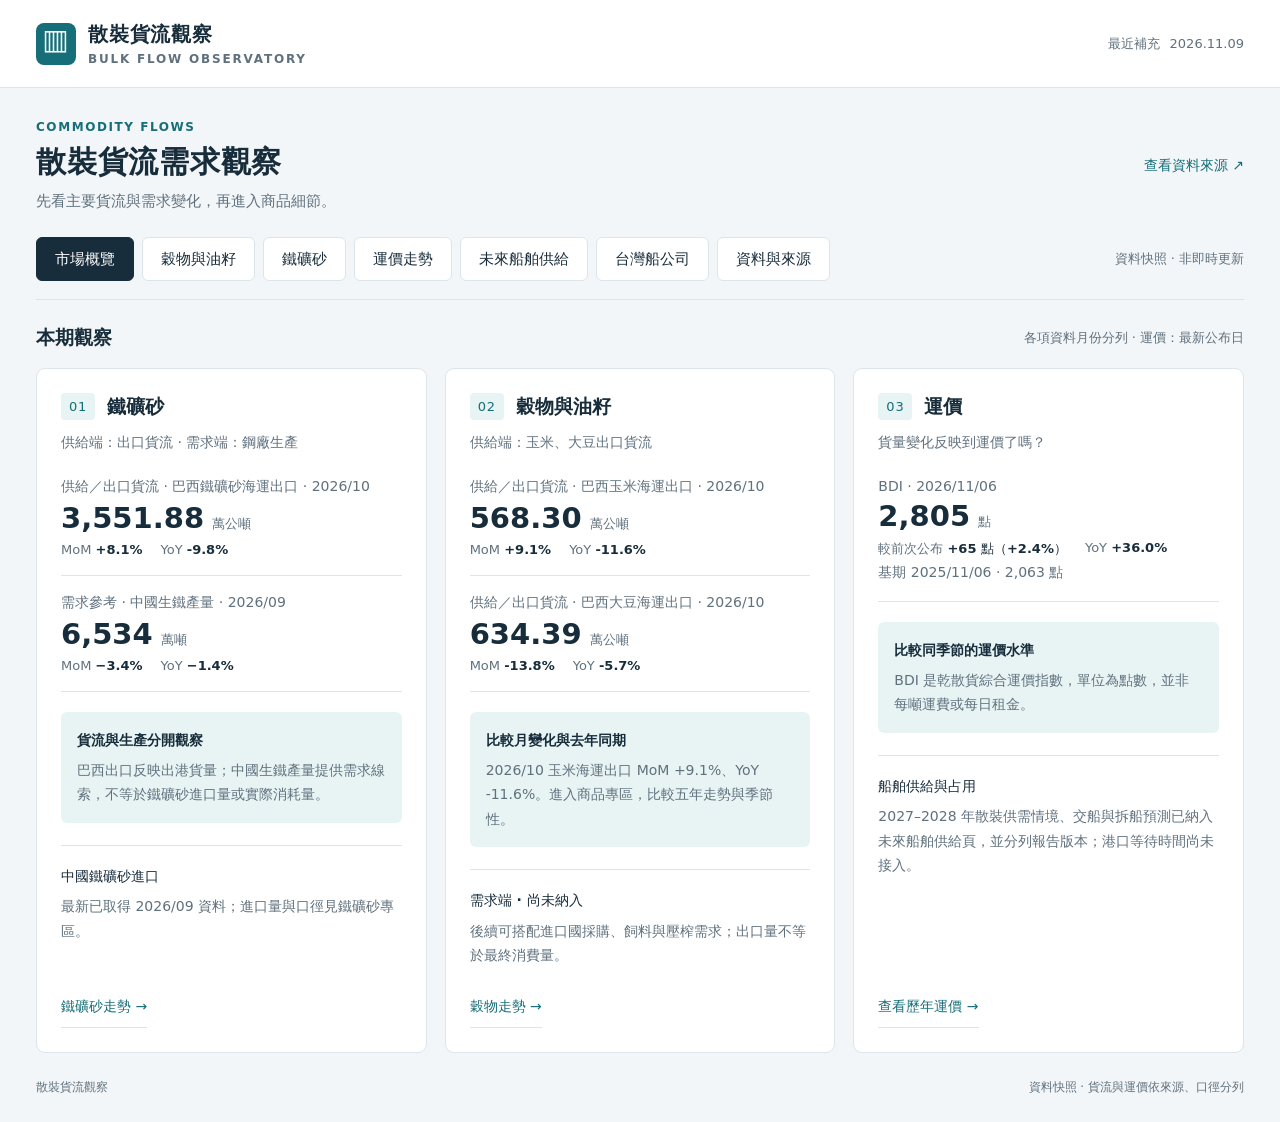
==== commit c39a076b: "Add files via upload" ====
--- a/index.html
+++ b/index.html
@@ -1,26 +1,26 @@
 <!doctype html>
-<html lang="zh-Hant"><head><meta charset="utf-8"><meta name="viewport" content="width=device-width,initial-scale=1"><title>散裝貨流需求觀察｜市場概覽</title><meta name="description" content="穀物、鐵礦砂出口與需求觀察。以官方資料快照追蹤美國、巴西、澳洲與中國的貨流。"><link rel="icon" type="image/svg+xml" href="data:image/svg+xml,%3Csvg xmlns='http://www.w3.org/2000/svg' viewBox='0 0 32 32'%3E%3Crect width='32' height='32' rx='7' fill='%23166e79'/%3E%3Cpath d='M7 23V17h4v6m3 0V12h4v11m3 0V7h4v16' stroke='white' stroke-width='2' fill='none'/%3E%3C/svg%3E"><link rel="stylesheet" href="style.css?v=bimco-only-20261107"><script defer src="data.js?v=iron-aligned-20261107"></script><script defer src="app.js?v=bimco-only-20261107"></script><script defer src="history-data.js?v=hedland-history-20261107"></script><script defer src="hedland-history-data.js?v=hedland-history-20261107"></script><script defer src="iron-history-data.js?v=iron-aligned-20261107"></script><script defer src="history.js?v=hedland-axis-20261107"></script><script defer src="overview.js?v=iron-aligned-20261107"></script><script defer src="freight-indices.js?v=indices-20260920"></script><script defer src="freight.js?v=indices-20260920"></script><script defer src="supply-outlook-data.js?v=bimco-only-20261107"></script><script defer src="supply-outlook.js?v=supply-forward-only-20261107"></script></head>
-<body><header class="top"><div class="top-inner"><a class="brand" href="#"><span class="mark" aria-hidden="true">▥</span><span>散裝貨流觀察<small>BULK FLOW OBSERVATORY</small></span></a><div class="snapshot">最近補充 <strong>2026.11.07</strong></div></div></header>
+<html lang="zh-Hant"><head><meta charset="utf-8"><meta name="viewport" content="width=device-width,initial-scale=1"><title>散裝貨流需求觀察｜市場概覽</title><meta name="description" content="穀物、鐵礦砂出口與需求觀察。以官方資料快照追蹤美國、巴西、澳洲與中國的貨流。"><link rel="icon" type="image/svg+xml" href="data:image/svg+xml,%3Csvg xmlns='http://www.w3.org/2000/svg' viewBox='0 0 32 32'%3E%3Crect width='32' height='32' rx='7' fill='%23166e79'/%3E%3Cpath d='M7 23V17h4v6m3 0V12h4v11m3 0V7h4v16' stroke='white' stroke-width='2' fill='none'/%3E%3C/svg%3E"><link rel="stylesheet" href="style.css?v=all-data-20261109"><script defer src="data.js?v=all-data-20261109"></script><script defer src="company-fleets-data.js?v=all-data-20261109"></script><script defer src="app.js?v=all-data-20261109"></script><script defer src="history-data.js?v=all-data-20261109"></script><script defer src="hedland-history-data.js?v=all-data-20261109"></script><script defer src="iron-history-data.js?v=all-data-20261109"></script><script defer src="history.js?v=all-data-20261109"></script><script defer src="overview.js?v=all-data-20261109"></script><script defer src="freight-indices.js?v=all-data-20261109"></script><script defer src="freight.js?v=all-data-20261109"></script><script defer src="supply-outlook-data.js?v=all-data-20261109"></script><script defer src="supply-outlook.js?v=all-data-20261109"></script></head>
+<body><header class="top"><div class="top-inner"><a class="brand" href="#"><span class="mark" aria-hidden="true">▥</span><span>散裝貨流觀察<small>BULK FLOW OBSERVATORY</small></span></a><div class="snapshot">最近補充 <strong>2026.11.09</strong></div></div></header>
 <main><div class="title-line"><div><p class="eyebrow">COMMODITY FLOWS</p><h1>散裝貨流需求觀察</h1><p class="intro">先看主要貨流與需求變化，再進入商品細節。</p></div><a class="source-jump" href="#sources">查看資料來源 ↗</a></div>
-<nav class="tabs" aria-label="網站導覽"><button type="button" data-view="overview" aria-pressed="true">市場概覽</button><button type="button" data-view="grain" aria-pressed="false">穀物與油籽</button><button type="button" data-view="iron" aria-pressed="false">鐵礦砂</button><button type="button" data-view="freight" aria-pressed="false">運價走勢</button><button type="button" data-view="supply" aria-pressed="false">未來船舶供給</button><button type="button" data-view="companies" aria-pressed="false">台灣船公司</button><button type="button" data-view="sources" aria-pressed="false">資料與來源</button><span>資料快照 · 非即時更新</span></nav><section id="overview" aria-label="市場概覽" hidden><div class="sectionline"><h2>本期觀察</h2><span class="meta">各項資料月份分列 · 運價：最新公布日</span></div><div class="overview-grid overview-separated"><section class="panel overview-iron"><div class="overview-heading"><span class="overview-index">01</span><h2>鐵礦砂</h2></div><p class="overview-question">供給端：出口貨流 · 需求端：鋼廠生產</p><div id="overview-iron-flow"></div><div class="overview-item"><span>需求參考 · 中國生鐵產量 · 2026/08</span><strong>6,765<small>萬噸</small></strong><div class="overview-rates"><span>MoM <b>−1.0%</b></span><span>YoY <b>−3.5%</b></span></div></div><div class="overview-reading"><strong>貨流與生產分開觀察</strong><p>巴西出口反映出港貨量；中國生鐵產量提供需求線索，不等於鐵礦砂進口量或實際消耗量。</p></div><div class="overview-gap"><span>中國鐵礦砂進口</span><p>最新已取得 2026/09 資料；進口量與口徑見鐵礦砂專區。</p></div><div class="overview-actions"><button type="button" data-open="iron">鐵礦砂走勢 →</button></div></section><section class="panel overview-grain"><div class="overview-heading"><span class="overview-index">02</span><h2>穀物與油籽</h2></div><p class="overview-question">供給端：玉米、大豆出口貨流</p><div id="overview-flows"></div><div class="overview-reading" id="overview-flow-reading"></div><div class="overview-gap"><span>需求端 · 尚未納入</span><p>後續可搭配進口國採購、飼料與壓榨需求；出口量不等於最終消費量。</p></div><div class="overview-actions"><button type="button" data-open="grain">穀物走勢 →</button></div></section><section class="panel"><div class="overview-heading"><span class="overview-index">03</span><h2>運價</h2></div><p class="overview-question">貨量變化反映到運價了嗎？</p><div class="overview-item" id="overview-bdi"></div><div class="overview-reading"><strong>比較同季節的運價水準</strong><p>BDI 是乾散貨綜合運價指數，單位為點數，並非每噸運費或每日租金。</p></div><div class="overview-gap"><span>船舶供給與占用</span><p>2027–2028 年散裝供需情境、交船與拆船預測已納入未來船舶供給頁，並分列報告版本；港口等待時間尚未接入。</p></div><div class="overview-actions"><button type="button" data-open="freight">查看歷年運價 →</button></div></section></div></section>
-<section id="grain" hidden><div class="sectionline"><h2>美國船運出口檢驗量</h2><span class="meta">週度 · 截至 2026/09/10 當週</span></div><div class="metrics" id="us-metrics"></div><div class="weekly-full"><section class="panel"><div class="sectionline"><h3>當週貨量比較</h3><span class="meta">萬公噸</span></div><div id="us-bars" class="horizontal"></div><p class="note">USDA FGIS · 已篩選 SHIP。WoW 對比 2026/09/03 當週；YoY 對比 2025/09/11 當週（相隔 52 週）。近 4 週平均為 08/20、08/27、09/03、09/10 四個週值的算術平均，含本週。</p></section></div>
-<section class="panel history-panel" id="grain-history" aria-label="穀物與油籽近五年月度走勢"></section><section class="panel brazil-panel"><div class="sectionline"><div><span class="eyebrow">BRAZIL / MONTHLY</span><h2>巴西海運出口</h2></div><div class="controls"><div class="segmented" aria-label="巴西出口商品"><button type="button" data-commodity="corn" aria-pressed="true">玉米</button><button type="button" data-commodity="soy" aria-pressed="false">大豆</button><button type="button" data-commodity="wheat" aria-pressed="false">小麥</button></div><label>觀察月份 <select id="grain-month" aria-label="穀物觀察月份"></select></label></div></div><div class="chart-layout"><div><div class="chart-header"><span class="meta">2026 年 · 萬公噸</span><span class="legend"><i></i> 全球目的地</span></div><div class="chart-scroll" role="region" aria-label="巴西月度出口量與各月 YoY；窄螢幕可橫向捲動" tabindex="0"><div class="column-chart" id="grain-chart"></div></div></div><div class="chart-summary" id="grain-summary" aria-live="polite"></div></div><p class="note">MDIC 海關明細加總 · 僅海運 · 1–8 月完整檔案已取得，月度合計尚未與官方彙總表逐月核對。</p><details><summary>查看每月數值與商品口徑</summary><div id="grain-table"></div></details></section>
+<nav class="tabs" aria-label="網站導覽"><button type="button" data-view="overview" aria-pressed="true">市場概覽</button><button type="button" data-view="grain" aria-pressed="false">穀物與油籽</button><button type="button" data-view="iron" aria-pressed="false">鐵礦砂</button><button type="button" data-view="freight" aria-pressed="false">運價走勢</button><button type="button" data-view="supply" aria-pressed="false">未來船舶供給</button><button type="button" data-view="companies" aria-pressed="false">台灣船公司</button><button type="button" data-view="sources" aria-pressed="false">資料與來源</button><span>資料快照 · 非即時更新</span></nav><section id="overview" aria-label="市場概覽" hidden><div class="sectionline"><h2>本期觀察</h2><span class="meta">各項資料月份分列 · 運價：最新公布日</span></div><div class="overview-grid overview-separated"><section class="panel overview-iron"><div class="overview-heading"><span class="overview-index">01</span><h2>鐵礦砂</h2></div><p class="overview-question">供給端：出口貨流 · 需求端：鋼廠生產</p><div id="overview-iron-flow"></div><div class="overview-item"><span>需求參考 · 中國生鐵產量 · 2026/09</span><strong>6,534<small>萬噸</small></strong><div class="overview-rates"><span>MoM <b>−3.4%</b></span><span>YoY <b>−1.4%</b></span></div></div><div class="overview-reading"><strong>貨流與生產分開觀察</strong><p>巴西出口反映出港貨量；中國生鐵產量提供需求線索，不等於鐵礦砂進口量或實際消耗量。</p></div><div class="overview-gap"><span>中國鐵礦砂進口</span><p>最新已取得 2026/09 資料；進口量與口徑見鐵礦砂專區。</p></div><div class="overview-actions"><button type="button" data-open="iron">鐵礦砂走勢 →</button></div></section><section class="panel overview-grain"><div class="overview-heading"><span class="overview-index">02</span><h2>穀物與油籽</h2></div><p class="overview-question">供給端：玉米、大豆出口貨流</p><div id="overview-flows"></div><div class="overview-reading" id="overview-flow-reading"></div><div class="overview-gap"><span>需求端 · 尚未納入</span><p>後續可搭配進口國採購、飼料與壓榨需求；出口量不等於最終消費量。</p></div><div class="overview-actions"><button type="button" data-open="grain">穀物走勢 →</button></div></section><section class="panel"><div class="overview-heading"><span class="overview-index">03</span><h2>運價</h2></div><p class="overview-question">貨量變化反映到運價了嗎？</p><div class="overview-item" id="overview-bdi"></div><div class="overview-reading"><strong>比較同季節的運價水準</strong><p>BDI 是乾散貨綜合運價指數，單位為點數，並非每噸運費或每日租金。</p></div><div class="overview-gap"><span>船舶供給與占用</span><p>2027–2028 年散裝供需情境、交船與拆船預測已納入未來船舶供給頁，並分列報告版本；港口等待時間尚未接入。</p></div><div class="overview-actions"><button type="button" data-open="freight">查看歷年運價 →</button></div></section></div></section>
+<section id="grain" hidden><div class="sectionline"><h2>美國船運出口檢驗量</h2><span class="meta">週度 · 截至 2026/10/29 當週（11/02 公布）</span></div><div class="metrics" id="us-metrics"></div><div class="weekly-full"><section class="panel"><div class="sectionline"><h3>當週貨量比較</h3><span class="meta">萬公噸</span></div><div id="us-bars" class="horizontal"></div><p class="note">USDA FGIS · 僅 SHIP 海運出口檢驗。WoW 對比 2026/10/22；YoY 對比 2025/10/30（相隔 52 週）。近 4 週平均涵蓋 10/08、10/15、10/22、10/29。11/09 查核時，官方現行報告及資料接口仍截至 10/29，不代表已取得 11/05 週。</p></section></div>
+<section class="panel history-panel" id="grain-history" aria-label="穀物與油籽近五年月度走勢"></section><section class="panel brazil-panel"><div class="sectionline"><div><span class="eyebrow">BRAZIL / MONTHLY</span><h2>巴西海運出口</h2></div><div class="controls"><div class="segmented" aria-label="巴西出口商品"><button type="button" data-commodity="corn" aria-pressed="true">玉米</button><button type="button" data-commodity="soy" aria-pressed="false">大豆</button><button type="button" data-commodity="wheat" aria-pressed="false">小麥</button></div><label>觀察月份 <select id="grain-month" aria-label="穀物觀察月份"></select></label></div></div><div class="chart-layout"><div><div class="chart-header"><span class="meta">2026 年 · 萬公噸</span><span class="legend"><i></i> 全球目的地</span></div><div class="chart-scroll" role="region" aria-label="巴西月度出口量與各月 YoY；窄螢幕可橫向捲動" tabindex="0"><div class="column-chart" id="grain-chart"></div></div></div><div class="chart-summary" id="grain-summary" aria-live="polite"></div></div><p class="note">MDIC／Comex Stat 官方月度查詢 · 僅海運 · 已更新至 2026/10；2026/11/09 重查歷史，含修訂值。</p><details><summary>查看每月數值與商品口徑</summary><div id="grain-table"></div></details></section>
 <div class="notice"><strong>比較方式</strong><span>MoM = 較上月；YoY = 較去年同月。美國月度長期查詢暫時不可用，目前保留已驗證週度資料。巴西採相同商品與海運口徑；月增率未經季節調整，基期為零不計增減率。</span></div></section>
-<section id="iron" hidden aria-label="鐵礦砂供給與需求"><div class="sectionline"><div><span class="eyebrow">IRON ORE / SUPPLY &amp; DEMAND</span><h2>鐵礦砂 · 供給與需求</h2></div><span class="meta">來源核對 2026/11/07 · 各項資料月份分列</span></div><div class="iron-balance"><section class="iron-side iron-supply-side" aria-labelledby="iron-supply-title"><div class="iron-side-heading"><span class="eyebrow">SUPPLY / EXPORT FLOWS</span><h2 id="iron-supply-title">供給 · 澳洲、巴西</h2><p>觀察主要裝船地的出口貨流</p></div><div class="iron-supply-cards" id="iron-supply-metrics"></div><section class="panel history-panel" id="hedland-history" aria-label="Port Hedland 近五年度鐵礦砂出口走勢"></section><section class="panel history-panel" id="iron-history" aria-label="鐵礦砂近五年月度走勢"></section><details class="iron-extra"><summary>其他供給參考 · Vale 礦商生產與銷售</summary><section class="panel"><div class="sectionline"><h3>供給端 · Vale</h3><span class="badge">季度</span></div><p class="meta">2026 Q2 · 百萬噸</p><div class="stat-row"><span>鐵礦砂產量</span><strong>84.3</strong></div><p class="change-line">YoY <b>+1.0%</b> · MoM 不適用季度資料</p><div class="stat-row"><span>鐵礦砂銷量</span><strong>79.7</strong></div><p class="change-line">YoY <b>+3.0%</b> · MoM 不適用季度資料</p><p class="note">單一礦商數據，非全球供給合計。</p><a class="source-link" href="https://www.vale.com/sv/check-out-the-production-and-sales-in-2q26/-/categories/64874" target="_blank" rel="noopener">生產與銷售公告 ↗</a></section></details></section><section class="iron-side iron-demand-side" aria-labelledby="iron-demand-title"><div class="iron-side-heading"><span class="eyebrow">DEMAND / IMPORT FLOWS</span><h2 id="iron-demand-title">需求 · 中國</h2><p>觀察進口採購與鋼廠生產</p></div><div id="iron-demand-metrics"></div><section class="panel"><div class="sectionline"><h3>鋼廠生產 · 需求參考</h3><span class="badge">月度</span></div><p class="meta">2026 年 8 月 · 萬噸</p><div class="stat-row"><span>生鐵產量</span><strong>6,765</strong></div><p class="change-line">MoM <b>−1.0%</b> · YoY <b>−3.5%</b></p><div class="stat-row"><span>粗鋼產量</span><strong>7,461</strong></div><p class="change-line">MoM <b>−3.0%</b> · YoY <b>−3.7%</b></p><p class="note">鋼鐵生產是需求代理指標。MoM 以未季調月產量計算；YoY 採官方公布值。<a href="https://www.stats.gov.cn/sj/zxfbhjd/202608/t20260817_1965055.html" target="_blank" rel="noopener">7 月基期</a>。</p><a class="source-link" href="https://www.stats.gov.cn/zwfwck/sjfb/202609/t20260915_1965308.html" target="_blank" rel="noopener">中國國家統計局 ↗</a></section><div class="panel iron-reading"><h3>如何理解進口需求</h3><p class="note">中國進口量反映境外採購與到港貨流，也可能用於補庫存。須搭配生鐵產量與港口庫存，才能判斷鋼廠實際需求。</p><p class="note">巴西「運往中國」仍屬巴西出口貨流，放在供給欄；出港與到港存在時間差，不能直接視為中國當月進口。</p></div></section></div><div class="notice"><strong>兩側資料不可直接相減</strong><span>Port Hedland 僅涵蓋單一港口，巴西為全國海運出口，中國為全國進口；期間與涵蓋範圍不同，不構成完整供需平衡。</span></div></section>
-<section id="freight" hidden aria-label="運價走勢"><div class="sectionline"><div><span class="eyebrow">FREIGHT / SEASONAL COMPARISON</span><h2 id="freight-title">BDI 歷年同期走勢</h2></div><span class="meta">日度 · 2022–2026 · 指數點數</span></div><div class="freight-choice"><label for="freight-index">選擇指數 <select id="freight-index"><option value="BDI">BDI · 乾散貨綜合指數</option><option value="BCI">BCI · 海岬型指數</option><option value="BPI">BPI · 巴拿馬型指數</option><option value="BSI">BSI · 超輕便型指數</option></select></label><span class="meta">一次顯示一個指數 · 比較各年度同期走勢</span></div><div class="metrics" id="freight-metrics"></div><section class="panel freight-panel"><div class="sectionline"><h3>把每一年放在同一條月份軸上</h3><span class="meta">點選年份可顯示／隱藏曲線</span></div><div class="freight-legend" id="freight-legend" aria-label="選擇比較年份"></div><div class="freight-scroll" tabindex="0" role="region" aria-label="所選運價指數歷年折線圖；窄螢幕可橫向捲動"><div id="freight-chart"></div></div><div class="freight-inspect"><label for="freight-day">對照日期 <strong id="freight-day-label"></strong></label><input id="freight-day" type="range" min="0" max="365" aria-label="選擇月份與日期"><div id="freight-values" class="freight-values" aria-live="polite"></div></div><p class="note">依月／日對齊，保留閏年 2/29。曲線連接實際公布值，未補造非公布日數據；已辨識的缺漏日期及超過 7 天的資料間隔斷線。2026 年只畫到 09/18。下方對照採選定日期當日或之前最近一筆（最多回溯 7 天），並列出實際日期。YoY = 本期指數 ÷ 去年基期 − 1，以各欄實際公布日對比去年同月同日；若去年當日未公布，往前取最近一筆，最多回溯 7 天。2/29 對比去年 2/28；缺基期顯示「—」。</p><details><summary>資料來源、核對與下載</summary><div id="freight-source"></div></details></section><div class="notice"><strong>指數與實際運費不同</strong><span>BDI 觀察乾散貨整體運價；BCI、BPI、BSI 分別觀察不同船型。各指數皆為點數，並非美元／日租金，指數高低也不代表不同船型的實際租金高低。</span></div></section><section id="supply" hidden aria-label="未來船舶供給與供需平衡">
-<div class="sectionline"><div><span class="eyebrow">DRY BULK / FORWARD SUPPLY &amp; DEMAND</span><h2>未來船舶供給與供需平衡</h2></div><span class="meta">預測期間 2027 年起 · 核對 2026/11/07</span></div>
+<section id="iron" hidden aria-label="鐵礦砂供給與需求"><div class="sectionline"><div><span class="eyebrow">IRON ORE / SUPPLY &amp; DEMAND</span><h2>鐵礦砂 · 供給與需求</h2></div><span class="meta">來源核對 2026/11/09 · 各項資料月份分列</span></div><div class="iron-balance"><section class="iron-side iron-supply-side" aria-labelledby="iron-supply-title"><div class="iron-side-heading"><span class="eyebrow">SUPPLY / EXPORT FLOWS</span><h2 id="iron-supply-title">供給 · 澳洲、巴西</h2><p>觀察主要裝船地的出口貨流</p></div><div class="iron-supply-cards" id="iron-supply-metrics"></div><section class="panel history-panel" id="hedland-history" aria-label="Port Hedland 近五年度鐵礦砂出口走勢"></section><section class="panel history-panel" id="iron-history" aria-label="鐵礦砂近五年月度走勢"></section><details class="iron-extra"><summary>其他供給參考 · Vale 礦商生產與銷售</summary><section class="panel"><div class="sectionline"><h3>供給端 · Vale</h3><span class="badge">季度</span></div><p class="meta">2026 Q3 · 百萬噸（10/29 公布）</p><div class="stat-row"><span>鐵礦砂產量</span><strong>88.4</strong></div><p class="change-line">YoY <b>−6.4%</b> · MoM 不適用季度資料</p><div class="stat-row"><span>鐵礦砂銷量</span><strong>86.3</strong></div><p class="change-line">YoY <b>+0.3%</b> · MoM 不適用季度資料</p><p class="note">單一礦商數據，非全球供給合計。產量沿用公司總口徑（含第三方採購）；YoY 依報告原值計算。Q3 起生產銷售併入季度報告。</p><a class="source-link" href="https://www.sec.gov/Archives/edgar/data/917851/000129281426005058/vale20261029_6k.htm" target="_blank" rel="noopener">季度報告 · 生產與銷售表 ↗</a></section></details></section><section class="iron-side iron-demand-side" aria-labelledby="iron-demand-title"><div class="iron-side-heading"><span class="eyebrow">DEMAND / IMPORT FLOWS</span><h2 id="iron-demand-title">需求 · 中國</h2><p>觀察進口採購與鋼廠生產</p></div><div id="iron-demand-metrics"></div><section class="panel"><div class="sectionline"><h3>鋼廠生產 · 需求參考</h3><span class="badge">月度</span></div><p class="meta">2026 年 9 月 · 萬噸（10/19 公布）</p><div class="stat-row"><span>生鐵產量</span><strong>6,534</strong></div><p class="change-line">MoM <b>−3.4%</b> · YoY <b>−1.4%</b></p><div class="stat-row"><span>粗鋼產量</span><strong>7,359</strong></div><p class="change-line">MoM <b>−1.4%</b> · YoY <b>+0.1%</b></p><p class="note">鋼鐵生產是需求代理指標。MoM 以未季調月產量計算；YoY 採官方公布值。<a href="https://www.stats.gov.cn/zwfwck/sjfb/202609/t20260915_1965308.html" target="_blank" rel="noopener">8 月基期</a>。</p><a class="source-link" href="https://www.stats.gov.cn/zwfwck/sjfb/202610/t20261019_1965617.html" target="_blank" rel="noopener">中國國家統計局 ↗</a></section><div class="panel iron-reading"><h3>如何理解進口需求</h3><p class="note">中國進口量反映境外採購與到港貨流，也可能用於補庫存。須搭配生鐵產量與港口庫存，才能判斷鋼廠實際需求。</p><p class="note">巴西「運往中國」仍屬巴西出口貨流，放在供給欄；出港與到港存在時間差，不能直接視為中國當月進口。</p></div></section></div><div class="notice"><strong>兩側資料不可直接相減</strong><span>Port Hedland 僅涵蓋單一港口，巴西為全國海運出口，中國為全國進口；期間與涵蓋範圍不同，不構成完整供需平衡。</span></div></section>
+<section id="freight" hidden aria-label="運價走勢"><div class="sectionline"><div><span class="eyebrow">FREIGHT / SEASONAL COMPARISON</span><h2 id="freight-title">BDI 歷年同期走勢</h2></div><span class="meta">日度 · 2022–2026 · 指數點數</span></div><div class="freight-choice"><label for="freight-index">選擇指數 <select id="freight-index"><option value="BDI">BDI · 乾散貨綜合指數</option><option value="BCI">BCI · 海岬型指數</option><option value="BPI">BPI · 巴拿馬型指數</option><option value="BSI">BSI · 超輕便型指數</option></select></label><span class="meta">一次顯示一個指數 · 比較各年度同期走勢</span></div><div class="metrics" id="freight-metrics"></div><section class="panel freight-panel"><div class="sectionline"><h3>把每一年放在同一條月份軸上</h3><span class="meta">點選年份可顯示／隱藏曲線</span></div><div class="freight-legend" id="freight-legend" aria-label="選擇比較年份"></div><div class="freight-scroll" tabindex="0" role="region" aria-label="所選運價指數歷年折線圖；窄螢幕可橫向捲動"><div id="freight-chart"></div></div><div class="freight-inspect"><label for="freight-day">對照日期 <strong id="freight-day-label"></strong></label><input id="freight-day" type="range" min="0" max="365" aria-label="選擇月份與日期"><div id="freight-values" class="freight-values" aria-live="polite"></div></div><p class="note">依月／日對齊，保留閏年 2/29。曲線連接實際公布值，未補造非公布日數據；已辨識的缺漏日期及超過 7 天的資料間隔斷線。2026 年只畫到 11/06（最新已取得交易日）；來源週末沿用值不當作新公布日。下方對照採選定日期當日或之前最近一筆（最多回溯 7 天），並列出實際日期。YoY = 本期指數 ÷ 去年基期 − 1，以各欄實際公布日對比去年同月同日；若去年當日未公布，往前取最近一筆，最多回溯 7 天。2/29 對比去年 2/28；缺基期顯示「—」。</p><details><summary>資料來源、核對與下載</summary><div id="freight-source"></div></details></section><div class="notice"><strong>指數與實際運費不同</strong><span>BDI 觀察乾散貨整體運價；BCI、BPI、BSI 分別觀察不同船型。各指數皆為點數，並非美元／日租金，指數高低也不代表不同船型的實際租金高低。</span></div></section><section id="supply" hidden aria-label="未來船舶供給與供需平衡">
+<div class="sectionline"><div><span class="eyebrow">DRY BULK / FORWARD SUPPLY &amp; DEMAND</span><h2>未來船舶供給與供需平衡</h2></div><span class="meta">預測期間 2027 年起 · 核對 2026/11/09</span></div>
 <p class="intro">拆船減少運力，新船交付增加運力；再看需求能否吸收新增供給。</p>
 <div class="supply-takeaway"><div><span class="eyebrow">BIMCO · 2026 年 10 月版</span><h3>2027–2028：供給增速預期高於需求，供需平衡趨弱</h3><p>這是市場方向預測，並非當期已出現的運力過剩量。</p></div><a href="https://www.bimco.org/news-insights/market-analysis/shipping-market-overview-and-outlook/2026/20261029-smoo-bulk/" target="_blank" rel="noopener">報告與發布日期 ↗</a></div>
 <div class="supply-pair">
-<section class="panel supply-quantity" aria-labelledby="supply-recycling-title"><div class="sectionline"><h3 id="supply-recycling-title">01 · 未來拆船預期</h3><span class="supply-label forecast">2027 年預測 · 2026/01 報告版次</span></div><span class="meta">2027 全年 · 全球散裝船</span><strong class="supply-big">770<span>萬 DWT</span></strong><p>預期退出的船舶載重能力。</p><div class="supply-fact"><span>拆船艘數</span><strong>尚未取得</strong></div><div class="supply-fact"><span>2028 年量化預測</span><strong>尚未取得</strong></div><p class="note">十月版公開摘要預期拆船增加，但沒有交代年度量。此處保留一月版的 2027 年預測，不作為最新估值。</p><a class="supply-source" href="https://cyprusshippingnews.com/wp-content/uploads/2026/01/Dry-Bulk-Shipping-Market-Overview-Outlook-January-2026.pdf#page=10" target="_blank" rel="noopener">BIMCO 一月報告 · 第 10 頁 ↗</a></section>
-<section class="panel supply-quantity" aria-labelledby="supply-delivery-title"><div class="sectionline"><h3 id="supply-delivery-title">02 · 新增運力預期</h3><span class="supply-label forecast">2027 年預測 · 2026/01 報告版次</span></div><span class="meta">2027 全年 · 全球散裝船新船交付</span><strong class="supply-big">&gt;4,000<span>萬 DWT</span></strong><p>交付後投入船隊的新船載重能力。</p><div class="supply-fact"><span>新船交付艘數</span><strong>尚未取得</strong></div><div class="supply-fact"><span>2028 年交付量預測</span><strong>尚未取得</strong></div><p class="note">十月版公開摘要預期交船加速，但沒有交代年度 DWT 量。交船量為新增總量，尚未扣除拆船。</p><a class="supply-source" href="https://cyprusshippingnews.com/wp-content/uploads/2026/01/Dry-Bulk-Shipping-Market-Overview-Outlook-January-2026.pdf#page=10" target="_blank" rel="noopener">BIMCO 一月報告 · 第 10 頁 ↗</a></section>
+<section class="panel supply-quantity" aria-labelledby="supply-recycling-title"><div class="sectionline"><h3 id="supply-recycling-title">01 · 未來拆船預期</h3><span class="supply-label forecast">BIMCO · 2026/01 報告版次</span></div><span class="meta">2027 全年 · 全球散裝船</span><strong class="supply-big">770<span>萬 DWT</span></strong><p>預期退出的船舶載重能力。</p><div class="supply-fact"><span>資料狀態</span><strong>原始報告數值已核對</strong></div><p class="note">採用目前已取得且可直接核對的 BIMCO 年度拆船預測，出自一月版第 10 頁。一月版預測至 2027 年；770 萬 DWT 屬較早預測，不代表十月版估計。</p><div class="supply-links"><a href="https://cyprusshippingnews.com/wp-content/uploads/2026/01/Dry-Bulk-Shipping-Market-Overview-Outlook-January-2026.pdf#page=10" target="_blank" rel="noopener">BIMCO 原始 PDF · 第 10 頁 ↗</a><a href="https://www.bimco.org/news-insights/market-analysis/shipping-market-overview-and-outlook/2026/20260129-smoo-bulk/" target="_blank" rel="noopener">BIMCO 一月版官方頁 ↗</a></div></section>
+<section class="panel supply-quantity" aria-labelledby="supply-delivery-title"><div class="sectionline"><h3 id="supply-delivery-title">02 · 新增運力預期</h3><span class="supply-label forecast">2026/10 報告版次 · 媒體轉述</span></div><span class="meta">2027 全年 · 全球散裝船新船交付</span><strong class="supply-big">5,170<span>萬 DWT</span></strong><p>交付後投入船隊的新船載重能力。</p><div class="supply-fact"><span>2028 年交付運力預測</span><strong>5,410 萬 DWT</strong></div><p class="note">兩篇媒體報導均引述 BIMCO 十月版並列出上述預測；原始 PDF 表格尚未取得。交付運力為新增總量，尚未扣除拆船。</p><div class="supply-links"><a href="https://www.fbjna.com/bulker-supply-to-outpace-demand-bimco/" target="_blank" rel="noopener">FBJNA · 2026/10/30 ↗</a><a href="https://marinereport.com/news/chinese-yards-take-90-dry-bulk-orders-ahead-us-port-fees-return" target="_blank" rel="noopener">Marine &amp; Industrial Report ↗</a></div></section>
 </div>
-<div class="supply-net"><div><span>同一版本看交付與拆船 · 2027</span><strong>&gt;4,000 − 770 = &gt;3,230 <small>萬 DWT</small></strong></div><p>本站計算的交付減拆船淨流入下限；未計其他船隊調整。原始數字均來自一月版，不能與下方十月版有效供給增速相加。DWT 為載重能力，不能直接換成船舶艘數。</p></div>
+<div class="supply-net"><div><span>BIMCO · 拆船採一月版，交付採十月版</span><strong>淨增運力暫不計算</strong></div><p>兩項預測的報告版本不同，不能直接相減作為最新淨增運力。下方供需平衡圖統一採十月版情境。</p></div>
 <section class="panel supply-block" aria-labelledby="supply-balance-title"><div class="sectionline"><div><span class="eyebrow">BIMCO · OCTOBER 2026</span><h3 id="supply-balance-title">03 · 綜合供需平衡</h3></div><span class="supply-label">2026/10/29 發布 · 同版本比較</span></div>
 <div class="supply-balance-controls"><div class="segmented" aria-label="BIMCO 荷姆茲預測情境"><button type="button" data-supply-scenario="closed" aria-pressed="true">荷姆茲持續受阻</button><button type="button" data-supply-scenario="open" aria-pressed="false">2027 年起恢復通行</button></div><span class="meta">年增率 · 全球散裝航運</span></div>
 <p id="supply-scenario-note" class="note"></p><div class="supply-chart-legend"><span><i class="demand"></i>船舶需求增長</span><span><i class="capacity"></i>有效供給增長</span></div><div id="supply-balance-chart"></div>
 <div class="table-wrap"><table class="supply-balance-table"><thead><tr><th>預測年度</th><th>船舶需求增長</th><th>有效供給增長</th><th>平衡方向</th></tr></thead><tbody id="supply-balance-rows"></tbody></table></div>
 <p class="note">需求納入貨量與航程影響；有效供給還受航速及船舶可用程度影響，與新船交付 DWT 不同。條段表示預測上下限，並非機率或信賴區間。判斷採 BIMCO 原文，不把兩項增長率之差當成運力過剩比例。</p>
-<p class="note">來源：BIMCO 十月展望公開聲明，由 Cyprus Shipping News 於 2026/11/02 轉載；完整報告 PDF 需會員登入，本頁未取得最新交船、拆船量化明細。</p><div class="supply-links"><a href="https://www.bimco.org/news-insights/market-analysis/shipping-market-overview-and-outlook/2026/20261029-smoo-bulk/" target="_blank" rel="noopener">BIMCO 官方報告頁 ↗</a><a href="https://cyprusshippingnews.com/2026/11/02/bimco-dry-bulk-shipping-market-overview-outlook-3/" target="_blank" rel="noopener">BIMCO 公開聲明轉載 ↗</a></div></section>
-<details class="panel supply-block supply-provenance"><summary>資料版本與計算方式</summary><ul><li>BIMCO 一月版：提供 2027 年拆船、交付量。交付減拆船下限由本站計算；不列為 BIMCO 原始淨增長預測。</li><li>BIMCO 十月版：提供 2027、2028 年同情境需求與有效供給增速。恢復通行情境的 2027 年區間，依原文各增加 1 個百分點換算。</li><li>未取得的艘數與年度量保留缺值，不以平均船型載重反推。本頁為報告快照，非自動更新。</li></ul><a href="fleet-supply-sources.json" download>下載本頁數據及來源紀錄 ↓</a></details>
-</section><section id="companies" hidden aria-label="台灣船公司"><div class="sectionline"><div><span class="eyebrow">TAIWAN / FLEET COMPARISON</span><h2>台灣七家散裝船公司</h2></div><span class="meta">整理／查閱日期：2026/09/20</span></div><p class="company-intro">依官方資料列出各船型艘數；在建船另註。裕民採含在建船的官網合計口徑，與其他公司不可直接加總比較。資料基準日與文件發布日分別標示；官網查閱日期不代表船隊更新日期。</p><section class="panel company-panel"><div class="table-wrap matrix-wrap" tabindex="0" role="region" aria-label="乾散貨船型，可左右捲動"><table class="fleet-matrix"><caption>乾散貨船型 <span>單位：艘</span></caption><thead><tr><th scope="col">公司</th><th scope="col">VLOC<small>礦砂船</small></th><th scope="col">Capesize<small>含 Newcastlemax</small></th><th scope="col">Panamax／<br>Kamsarmax<small>合併列示</small></th><th scope="col">Supramax<small>超輕便型</small></th><th scope="col">Ultramax<small>極限靈便型</small></th><th scope="col">Handysize<small>含 Handy</small></th><th scope="col">Small Handy<small>小型輕便船</small></th><th scope="col">其他散裝<small>4.3 萬噸級</small></th><th scope="col">資料時間</th></tr></thead><tbody><tr><th scope="row"><strong>裕民</strong><span class="company-code">2606</span><small>U-Ming</small></th><td class="matrix-value">2</td><td class="matrix-value">27</td><td class="matrix-value">24</td><td class="matrix-value"><span class="matrix-na" aria-label="未另列或未確認，非零">—</span></td><td class="matrix-value">14</td><td class="matrix-value"><span class="matrix-na" aria-label="未另列或未確認，非零">—</span></td><td class="matrix-value"><span class="matrix-na" aria-label="未另列或未確認，非零">—</span></td><td class="matrix-value"><span class="matrix-na" aria-label="未另列或未確認，非零">—</span></td><td class="matrix-date"><strong class="company-date">官網未標示基準日</strong><small>查閱：2026/09/20</small></td></tr><tr><th scope="row"><strong>慧洋-KY</strong><span class="company-code">2637</span><small>Wisdom Marine</small></th><td class="matrix-value"><span class="matrix-na" aria-label="未另列或未確認，非零">—</span></td><td class="matrix-value"><span class="matrix-na" aria-label="未另列或未確認，非零">—</span></td><td class="matrix-value">35</td><td class="matrix-value">29</td><td class="matrix-value"><span class="matrix-na" aria-label="未另列或未確認，非零">—</span></td><td class="matrix-value">41</td><td class="matrix-value">22</td><td class="matrix-value"><span class="matrix-na" aria-label="未另列或未確認，非零">—</span></td><td class="matrix-date"><strong class="company-date">2026/06/09 法說會</strong><small>查閱：2026/09/20</small></td></tr><tr><th scope="row"><strong>中航</strong><span class="company-code">2612</span><small>CMT</small></th><td class="matrix-value"><span class="matrix-na" aria-label="未另列或未確認，非零">—</span></td><td class="matrix-value">12</td><td class="matrix-value"><span class="matrix-na" aria-label="未另列或未確認，非零">—</span></td><td class="matrix-value"><span class="matrix-na" aria-label="未另列或未確認，非零">—</span></td><td class="matrix-value"><span class="matrix-na" aria-label="未另列或未確認，非零">—</span></td><td class="matrix-value"><span class="matrix-na" aria-label="未另列或未確認，非零">—</span></td><td class="matrix-value"><span class="matrix-na" aria-label="未另列或未確認，非零">—</span></td><td class="matrix-value"><span class="matrix-na" aria-label="未另列或未確認，非零">—</span></td><td class="matrix-date"><strong class="company-date">官網未標示基準日</strong><small>查閱：2026/09/20</small></td></tr><tr><th scope="row"><strong>新興</strong><span class="company-code">2605</span><small>Sincere Navigation</small></th><td class="matrix-value">1</td><td class="matrix-value">7</td><td class="matrix-value">4</td><td class="matrix-value"><span class="matrix-na" aria-label="未另列或未確認，非零">—</span></td><td class="matrix-value"><span class="matrix-na" aria-label="未另列或未確認，非零">—</span></td><td class="matrix-value"><span class="matrix-na" aria-label="未另列或未確認，非零">—</span></td><td class="matrix-value"><span class="matrix-na" aria-label="未另列或未確認，非零">—</span></td><td class="matrix-value"><span class="matrix-na" aria-label="未另列或未確認，非零">—</span></td><td class="matrix-date"><strong class="company-date">2025/11/28 法說會</strong><small>營運資料：2025 Q3</small></td></tr><tr><th scope="row"><strong>台航</strong><span class="company-code">2617</span><small>Taiwan Navigation</small></th><td class="matrix-value"><span class="matrix-na" aria-label="未另列或未確認，非零">—</span></td><td class="matrix-value"><span class="matrix-na" aria-label="未另列或未確認，非零">—</span></td><td class="matrix-value">9</td><td class="matrix-value">10</td><td class="matrix-value"><span class="matrix-na" aria-label="未另列或未確認，非零">—</span></td><td class="matrix-value">4</td><td class="matrix-value"><span class="matrix-na" aria-label="未另列或未確認，非零">—</span></td><td class="matrix-value"><span class="matrix-na" aria-label="未另列或未確認，非零">—</span></td><td class="matrix-date"><strong class="company-date">官網未標示基準日</strong><small>查閱：2026/09/20</small></td></tr><tr><th scope="row"><strong>四維航</strong><span class="company-code">5608</span><small>Shih Wei Navigation</small></th><td class="matrix-value"><span class="matrix-na" aria-label="未另列或未確認，非零">—</span></td><td class="matrix-value"><span class="matrix-na" aria-label="未另列或未確認，非零">—</span></td><td class="matrix-value">3</td><td class="matrix-value"><span class="matrix-na" aria-label="未另列或未確認，非零">—</span></td><td class="matrix-value">5</td><td class="matrix-value">15</td><td class="matrix-value"><span class="matrix-na" aria-label="未另列或未確認，非零">—</span></td><td class="matrix-value"><span class="matrix-na" aria-label="未另列或未確認，非零">—</span></td><td class="matrix-date"><strong class="company-date">官網未標示基準日</strong><small>查閱：2026/09/20</small></td></tr><tr><th scope="row"><strong>正德</strong><span class="company-code">2641</span><small>Franbo Lines</small></th><td class="matrix-value"><span class="matrix-na" aria-label="未另列或未確認，非零">—</span></td><td class="matrix-value">1</td><td class="matrix-value">3</td><td class="matrix-value"><span class="matrix-na" aria-label="未另列或未確認，非零">—</span></td><td class="matrix-value">2</td><td class="matrix-value">6</td><td class="matrix-value"><span class="matrix-na" aria-label="未另列或未確認，非零">—</span></td><td class="matrix-value">1</td><td class="matrix-date"><strong class="company-date">官網未標示基準日</strong><small>查閱：2026/09/20</small></td></tr></tbody></table></div><p class="note">「—」表示來源未另列或未確認，不代表 0 艘。Panamax／Kamsarmax 因部分來源未拆分而合列；其他分類沿用來源。裕民含在建船，其餘已知另列的新造船不加進主表。</p></section><section class="panel company-panel matrix-other"><div class="table-wrap matrix-wrap" tabindex="0" role="region" aria-label="其他船型，可左右捲動"><table class="fleet-matrix"><caption>其他船型 <span>單位：艘</span></caption><thead><tr><th scope="col">公司</th><th scope="col">水泥船</th><th scope="col">油輪<small>含 VLCC</small></th><th scope="col">LNG 船</th><th scope="col">CSOV</th><th scope="col">CTV</th><th scope="col">多用途船</th><th scope="col">一般雜貨船</th><th scope="col">客船／<br>客貨輪</th><th scope="col">拖船</th><th scope="col">引水船</th><th scope="col">未細分<small>其他船型</small></th></tr></thead><tbody><tr><th scope="row"><strong>裕民</strong><span class="company-code">2606</span><small>U-Ming</small></th><td class="matrix-value">4</td><td class="matrix-value">4</td><td class="matrix-value">1</td><td class="matrix-value">2</td><td class="matrix-value">6</td><td class="matrix-value"><span class="matrix-na" aria-label="未另列或未確認，非零">—</span></td><td class="matrix-value"><span class="matrix-na" aria-label="未另列或未確認，非零">—</span></td><td class="matrix-value"><span class="matrix-na" aria-label="未另列或未確認，非零">—</span></td><td class="matrix-value"><span class="matrix-na" aria-label="未另列或未確認，非零">—</span></td><td class="matrix-value"><span class="matrix-na" aria-label="未另列或未確認，非零">—</span></td><td class="matrix-value"><span class="matrix-na" aria-label="未另列或未確認，非零">—</span></td></tr><tr><th scope="row"><strong>慧洋-KY</strong><span class="company-code">2637</span><small>Wisdom Marine</small></th><td class="matrix-value"><span class="matrix-na" aria-label="未另列或未確認，非零">—</span></td><td class="matrix-value"><span class="matrix-na" aria-label="未另列或未確認，非零">—</span></td><td class="matrix-value"><span class="matrix-na" aria-label="未另列或未確認，非零">—</span></td><td class="matrix-value"><span class="matrix-na" aria-label="未另列或未確認，非零">—</span></td><td class="matrix-value"><span class="matrix-na" aria-label="未另列或未確認，非零">—</span></td><td class="matrix-value"><span class="matrix-na" aria-label="未另列或未確認，非零">—</span></td><td class="matrix-value"><span class="matrix-na" aria-label="未另列或未確認，非零">—</span></td><td class="matrix-value"><span class="matrix-na" aria-label="未另列或未確認，非零">—</span></td><td class="matrix-value"><span class="matrix-na" aria-label="未另列或未確認，非零">—</span></td><td class="matrix-value"><span class="matrix-na" aria-label="未另列或未確認，非零">—</span></td><td class="matrix-value">3</td></tr><tr><th scope="row"><strong>中航</strong><span class="company-code">2612</span><small>CMT</small></th><td class="matrix-value"><span class="matrix-na" aria-label="未另列或未確認，非零">—</span></td><td class="matrix-value"><span class="matrix-na" aria-label="未另列或未確認，非零">—</span></td><td class="matrix-value"><span class="matrix-na" aria-label="未另列或未確認，非零">—</span></td><td class="matrix-value"><span class="matrix-na" aria-label="未另列或未確認，非零">—</span></td><td class="matrix-value"><span class="matrix-na" aria-label="未另列或未確認，非零">—</span></td><td class="matrix-value"><span class="matrix-na" aria-label="未另列或未確認，非零">—</span></td><td class="matrix-value"><span class="matrix-na" aria-label="未另列或未確認，非零">—</span></td><td class="matrix-value"><span class="matrix-na" aria-label="未另列或未確認，非零">—</span></td><td class="matrix-value"><span class="matrix-na" aria-label="未另列或未確認，非零">—</span></td><td class="matrix-value"><span class="matrix-na" aria-label="未另列或未確認，非零">—</span></td><td class="matrix-value"><span class="matrix-na" aria-label="未另列或未確認，非零">—</span></td></tr><tr><th scope="row"><strong>新興</strong><span class="company-code">2605</span><small>Sincere Navigation</small></th><td class="matrix-value"><span class="matrix-na" aria-label="未另列或未確認，非零">—</span></td><td class="matrix-value">3</td><td class="matrix-value"><span class="matrix-na" aria-label="未另列或未確認，非零">—</span></td><td class="matrix-value"><span class="matrix-na" aria-label="未另列或未確認，非零">—</span></td><td class="matrix-value"><span class="matrix-na" aria-label="未另列或未確認，非零">—</span></td><td class="matrix-value"><span class="matrix-na" aria-label="未另列或未確認，非零">—</span></td><td class="matrix-value"><span class="matrix-na" aria-label="未另列或未確認，非零">—</span></td><td class="matrix-value"><span class="matrix-na" aria-label="未另列或未確認，非零">—</span></td><td class="matrix-value"><span class="matrix-na" aria-label="未另列或未確認，非零">—</span></td><td class="matrix-value"><span class="matrix-na" aria-label="未另列或未確認，非零">—</span></td><td class="matrix-value"><span class="matrix-na" aria-label="未另列或未確認，非零">—</span></td></tr><tr><th scope="row"><strong>台航</strong><span class="company-code">2617</span><small>Taiwan Navigation</small></th><td class="matrix-value"><span class="matrix-na" aria-label="未另列或未確認，非零">—</span></td><td class="matrix-value">3</td><td class="matrix-value"><span class="matrix-na" aria-label="未另列或未確認，非零">—</span></td><td class="matrix-value"><span class="matrix-na" aria-label="未另列或未確認，非零">—</span></td><td class="matrix-value"><span class="matrix-na" aria-label="未另列或未確認，非零">—</span></td><td class="matrix-value"><span class="matrix-na" aria-label="未另列或未確認，非零">—</span></td><td class="matrix-value"><span class="matrix-na" aria-label="未另列或未確認，非零">—</span></td><td class="matrix-value">1</td><td class="matrix-value">9</td><td class="matrix-value">2</td><td class="matrix-value"><span class="matrix-na" aria-label="未另列或未確認，非零">—</span></td></tr><tr><th scope="row"><strong>四維航</strong><span class="company-code">5608</span><small>Shih Wei Navigation</small></th><td class="matrix-value"><span class="matrix-na" aria-label="未另列或未確認，非零">—</span></td><td class="matrix-value"><span class="matrix-na" aria-label="未另列或未確認，非零">—</span></td><td class="matrix-value"><span class="matrix-na" aria-label="未另列或未確認，非零">—</span></td><td class="matrix-value"><span class="matrix-na" aria-label="未另列或未確認，非零">—</span></td><td class="matrix-value"><span class="matrix-na" aria-label="未另列或未確認，非零">—</span></td><td class="matrix-value">1</td><td class="matrix-value"><span class="matrix-na" aria-label="未另列或未確認，非零">—</span></td><td class="matrix-value">1</td><td class="matrix-value"><span class="matrix-na" aria-label="未另列或未確認，非零">—</span></td><td class="matrix-value"><span class="matrix-na" aria-label="未另列或未確認，非零">—</span></td><td class="matrix-value"><span class="matrix-na" aria-label="未另列或未確認，非零">—</span></td></tr><tr><th scope="row"><strong>正德</strong><span class="company-code">2641</span><small>Franbo Lines</small></th><td class="matrix-value"><span class="matrix-na" aria-label="未另列或未確認，非零">—</span></td><td class="matrix-value"><span class="matrix-na" aria-label="未另列或未確認，非零">—</span></td><td class="matrix-value"><span class="matrix-na" aria-label="未另列或未確認，非零">—</span></td><td class="matrix-value"><span class="matrix-na" aria-label="未另列或未確認，非零">—</span></td><td class="matrix-value"><span class="matrix-na" aria-label="未另列或未確認，非零">—</span></td><td class="matrix-value">3</td><td class="matrix-value">2</td><td class="matrix-value"><span class="matrix-na" aria-label="未另列或未確認，非零">—</span></td><td class="matrix-value"><span class="matrix-na" aria-label="未另列或未確認，非零">—</span></td><td class="matrix-value"><span class="matrix-na" aria-label="未另列或未確認，非零">—</span></td><td class="matrix-value"><span class="matrix-na" aria-label="未另列或未確認，非零">—</span></td></tr></tbody></table></div><p class="note">資料時間同上表；油輪合併列示，詳細船型、代管與在建數見下方說明。</p></section><details class="panel matrix-details"><summary>各公司資料口徑、在建船與官方來源</summary><div class="matrix-sources"><div class="matrix-source"><strong>裕民</strong><p>裕民數字含合資及在建船；Panamax／Kamsarmax 合列 24 艘，現役與在建數未拆分。</p><a href="https://www.uming.com.tw/fleet/Overview.aspx" target="_blank" rel="noopener">官方船隊概況 ↗</a></div><div class="matrix-source"><strong>慧洋-KY</strong><p>慧洋主表為現有自有＋代管：Panamax 33＋2、Supramax 27＋2、Handy 38＋3、Small Handy 20＋2，其他 3 艘自有。另新造 Panamax 2 艘、Handy 7 艘，未加進主表。</p><a href="https://www.wisdomlines.com.tw/storage/uploads/investor_conference/KGI_20260609.pdf" target="_blank" rel="noopener">官方法說會 · 第 7 頁 ↗</a></div><div class="matrix-source"><strong>中航</strong><p>中航海岬型欄為官網具名船 12 艘（含 Newcastlemax）；另有 8 艘 21 萬噸級在建船，未加進主表。</p><a href="https://cmt.tw/ch/fleet/?mode=list" target="_blank" rel="noopener">官方船隊列表 ↗</a></div><div class="matrix-source"><strong>新興</strong><p>新興採 2025 Q3 歷史資料：乾散貨 12 艘、VLCC 3 艘，不代表 2026 年即時船隊。</p><a href="https://www.snc.com.tw/wp-content/uploads/SNC-IR-Presentation-2025-11-28.pdf" target="_blank" rel="noopener">官方法說會 · 第 6–7 頁 ↗</a></div><div class="matrix-source"><strong>台航</strong><p>台航 Panamax／Kamsarmax 欄均為 Kamsarmax 9 艘。Supramax 沿用官網分類，包含約 6.0–6.5 萬 DWT 船，未重分至 Ultramax；油輪 3 艘為代營。</p><a href="https://www.taiwanline.com.tw/Fleet" target="_blank" rel="noopener">官方營運船隊 ↗</a></div><div class="matrix-source"><strong>四維航</strong><p>四維航 Panamax／Kamsarmax 合列 3 艘，其中 Panamax 2 艘、Kamsarmax 1 艘。客船欄為小型沿海客輪。</p><a href="https://www.swnav.com.tw/" target="_blank" rel="noopener">官方船型分類 ↗</a></div><div class="matrix-source"><strong>正德</strong><p>正德依官網 DWT 歸類：海岬型 1、Kamsarmax 3、Ultramax 2、約 4 萬噸級 6；另 4.3 萬噸級 SINOWAY LILY 1 艘單列。官網未細分自有與其他營運口徑。</p><a href="https://www.franbo.com.tw/product_list" target="_blank" rel="noopener">官方船隊列表 ↗</a></div></div></details><div class="notice"><strong>如何對照運價</strong><span>Capesize 可參考 BCI，Panamax／Kamsarmax 可參考 BPI，Supramax／Ultramax 可參考 BSI，Handysize 可參考 BHSI。這是船型對照，不代表個別租約報價；VLOC 應另看專屬航線與合約。BHSI 尚未接入本站圖表。</span></div><p class="note">未另列不等於沒有。各來源日期與自有、代管、合資、在建口徑不同，本頁不據此計算排名或市佔率。</p><div class="overview-actions"><button type="button" data-open="freight">查看運價走勢 →</button></div></section><section id="sources" class="panel sources" hidden><div class="sectionline"><div><span class="eyebrow">SOURCE REGISTER</span><h2>資料覆蓋與取得狀態</h2></div><span class="meta">資料取得紀錄 · 最近補充 2026/11/07</span></div><div class="table-wrap"><table><thead><tr><th>資料／來源</th><th>頻率</th><th>本頁期間</th><th>目前狀態</th></tr></thead><tbody id="source-rows"></tbody></table></div><p class="note">本頁使用已取得的靜態快照，沒有背景自動更新。來源發布頻率不代表本頁已有全部歷史；缺資料不視為零。</p></section><footer><span>散裝貨流觀察</span><span>資料快照 · 貨流與運價依來源、口徑分列</span></footer></main></body></html>
+<p class="note">供需情境來源：BIMCO 十月展望公開聲明，由 Cyprus Shipping News 於 2026/11/02 轉載。新船交付運力另採上方媒體報導；完整 PDF 尚未取得。</p><div class="supply-links"><a href="https://www.bimco.org/news-insights/market-analysis/shipping-market-overview-and-outlook/2026/20261029-smoo-bulk/" target="_blank" rel="noopener">BIMCO 官方報告頁 ↗</a><a href="https://cyprusshippingnews.com/2026/11/02/bimco-dry-bulk-shipping-market-overview-outlook-3/" target="_blank" rel="noopener">BIMCO 公開聲明轉載 ↗</a></div></section>
+<details class="panel supply-block supply-provenance"><summary>資料版本與引用方式</summary><ul><li>拆船運力：採用本次已取得且能核對的 BIMCO 一月版原始 PDF，第 10 頁；2027 年為 770 萬 DWT。這是較早預測，不標示為十月版估計。</li><li>新船交付運力：FBJNA 與 Marine &amp; Industrial Report 引述 BIMCO 十月版；2027、2028 年分別為 5,170、5,410 萬 DWT，原始 PDF 表格尚未核對。</li><li>供需平衡：BIMCO 十月版公開聲明轉載；恢復通行情境的 2027 年區間依原文各增加 1 個百分點換算。</li><li>拆船資料維持 BIMCO 來源。取得較新版、可核對的逐年數值後，再取代一月版；不以其他機構數字代填。</li><li>本頁為報告快照，非自動更新；缺值不視為零，不跨版本計算淨增運力。</li></ul><a href="fleet-supply-sources.json" download>下載本頁數據及來源紀錄 ↓</a></details>
+</section><section id="companies" hidden aria-label="台灣船公司"><div class="sectionline"><div><span class="eyebrow">TAIWAN / FLEET COMPARISON</span><h2>台灣七家散裝船公司</h2></div><span class="meta">整理／查閱日期：2026/11/09</span></div><p class="company-intro">依官方資料列出各船型艘數；在建船另註。裕民採含在建船的官網合計口徑，與其他公司不可直接加總比較。資料基準日與文件發布日分別標示；官網查閱日期不代表船隊更新日期。</p><section class="panel company-panel"><div class="table-wrap matrix-wrap" tabindex="0" role="region" aria-label="乾散貨船型，可左右捲動"><table class="fleet-matrix"><caption>乾散貨船型 <span>單位：艘</span></caption><thead><tr><th scope="col">公司</th><th scope="col">VLOC<small>礦砂船</small></th><th scope="col">Capesize<small>含 Newcastlemax</small></th><th scope="col">Panamax／<br>Kamsarmax<small>合併列示</small></th><th scope="col">Supramax<small>超輕便型</small></th><th scope="col">Ultramax<small>極限靈便型</small></th><th scope="col">Handysize<small>含 Handy</small></th><th scope="col">Small Handy<small>小型輕便船</small></th><th scope="col">其他散裝<small>4.3 萬噸級</small></th><th scope="col">資料時間</th></tr></thead><tbody><tr><th scope="row"><strong>裕民</strong><span class="company-code">2606</span><small>U-Ming</small></th><td class="matrix-value">2</td><td class="matrix-value">31</td><td class="matrix-value">24</td><td class="matrix-value"><span class="matrix-na" aria-label="未另列或未確認，非零">—</span></td><td class="matrix-value">18</td><td class="matrix-value"><span class="matrix-na" aria-label="未另列或未確認，非零">—</span></td><td class="matrix-value"><span class="matrix-na" aria-label="未另列或未確認，非零">—</span></td><td class="matrix-value"><span class="matrix-na" aria-label="未另列或未確認，非零">—</span></td><td class="matrix-date"><strong class="company-date">官網未標示基準日</strong><small>查閱：2026/11/09</small></td></tr><tr><th scope="row"><strong>慧洋-KY</strong><span class="company-code">2637</span><small>Wisdom Marine</small></th><td class="matrix-value"><span class="matrix-na" aria-label="未另列或未確認，非零">—</span></td><td class="matrix-value"><span class="matrix-na" aria-label="未另列或未確認，非零">—</span></td><td class="matrix-value">35</td><td class="matrix-value">27</td><td class="matrix-value"><span class="matrix-na" aria-label="未另列或未確認，非零">—</span></td><td class="matrix-value">42</td><td class="matrix-value">22</td><td class="matrix-value"><span class="matrix-na" aria-label="未另列或未確認，非零">—</span></td><td class="matrix-date"><strong class="company-date">船隊逐船列表 · 最後列示更新 2026/10/05</strong><small>查閱：2026/11/09</small></td></tr><tr><th scope="row"><strong>中航</strong><span class="company-code">2612</span><small>CMT</small></th><td class="matrix-value"><span class="matrix-na" aria-label="未另列或未確認，非零">—</span></td><td class="matrix-value">13</td><td class="matrix-value"><span class="matrix-na" aria-label="未另列或未確認，非零">—</span></td><td class="matrix-value"><span class="matrix-na" aria-label="未另列或未確認，非零">—</span></td><td class="matrix-value"><span class="matrix-na" aria-label="未另列或未確認，非零">—</span></td><td class="matrix-value"><span class="matrix-na" aria-label="未另列或未確認，非零">—</span></td><td class="matrix-value"><span class="matrix-na" aria-label="未另列或未確認，非零">—</span></td><td class="matrix-value"><span class="matrix-na" aria-label="未另列或未確認，非零">—</span></td><td class="matrix-date"><strong class="company-date">官網未標示基準日</strong><small>查閱：2026/11/09</small></td></tr><tr><th scope="row"><strong>新興</strong><span class="company-code">2605</span><small>Sincere Navigation</small></th><td class="matrix-value">1</td><td class="matrix-value">7</td><td class="matrix-value">4</td><td class="matrix-value"><span class="matrix-na" aria-label="未另列或未確認，非零">—</span></td><td class="matrix-value"><span class="matrix-na" aria-label="未另列或未確認，非零">—</span></td><td class="matrix-value"><span class="matrix-na" aria-label="未另列或未確認，非零">—</span></td><td class="matrix-value"><span class="matrix-na" aria-label="未另列或未確認，非零">—</span></td><td class="matrix-value"><span class="matrix-na" aria-label="未另列或未確認，非零">—</span></td><td class="matrix-date"><strong class="company-date">官網現況 · 未標示基準日</strong><small>查閱：2026/11/09</small></td></tr><tr><th scope="row"><strong>台航</strong><span class="company-code">2617</span><small>Taiwan Navigation</small></th><td class="matrix-value"><span class="matrix-na" aria-label="未另列或未確認，非零">—</span></td><td class="matrix-value"><span class="matrix-na" aria-label="未另列或未確認，非零">—</span></td><td class="matrix-value">9</td><td class="matrix-value">10</td><td class="matrix-value"><span class="matrix-na" aria-label="未另列或未確認，非零">—</span></td><td class="matrix-value">4</td><td class="matrix-value"><span class="matrix-na" aria-label="未另列或未確認，非零">—</span></td><td class="matrix-value"><span class="matrix-na" aria-label="未另列或未確認，非零">—</span></td><td class="matrix-date"><strong class="company-date">官網未標示基準日</strong><small>查閱：2026/11/09</small></td></tr><tr><th scope="row"><strong>四維航</strong><span class="company-code">5608</span><small>Shih Wei Navigation</small></th><td class="matrix-value"><span class="matrix-na" aria-label="未另列或未確認，非零">—</span></td><td class="matrix-value"><span class="matrix-na" aria-label="未另列或未確認，非零">—</span></td><td class="matrix-value">3</td><td class="matrix-value"><span class="matrix-na" aria-label="未另列或未確認，非零">—</span></td><td class="matrix-value">5</td><td class="matrix-value">15</td><td class="matrix-value"><span class="matrix-na" aria-label="未另列或未確認，非零">—</span></td><td class="matrix-value"><span class="matrix-na" aria-label="未另列或未確認，非零">—</span></td><td class="matrix-date"><strong class="company-date">官網未標示基準日</strong><small>查閱：2026/11/09</small></td></tr><tr><th scope="row"><strong>正德</strong><span class="company-code">2641</span><small>Franbo Lines</small></th><td class="matrix-value"><span class="matrix-na" aria-label="未另列或未確認，非零">—</span></td><td class="matrix-value">1</td><td class="matrix-value">3</td><td class="matrix-value"><span class="matrix-na" aria-label="未另列或未確認，非零">—</span></td><td class="matrix-value">2</td><td class="matrix-value">6</td><td class="matrix-value"><span class="matrix-na" aria-label="未另列或未確認，非零">—</span></td><td class="matrix-value">1</td><td class="matrix-date"><strong class="company-date">官網未標示基準日</strong><small>查閱：2026/11/09</small></td></tr></tbody></table></div><p class="note">「—」表示來源未另列或未確認，不代表 0 艘。Panamax／Kamsarmax 因部分來源未拆分而合列；其他分類沿用來源。裕民含在建船，其餘已知另列的新造船不加進主表。</p></section><section class="panel company-panel matrix-other"><div class="table-wrap matrix-wrap" tabindex="0" role="region" aria-label="其他船型，可左右捲動"><table class="fleet-matrix"><caption>其他船型 <span>單位：艘</span></caption><thead><tr><th scope="col">公司</th><th scope="col">水泥船</th><th scope="col">油輪<small>含 VLCC</small></th><th scope="col">LNG 船</th><th scope="col">CSOV</th><th scope="col">CTV</th><th scope="col">多用途船</th><th scope="col">一般雜貨船</th><th scope="col">客船／<br>客貨輪</th><th scope="col">拖船</th><th scope="col">引水船</th><th scope="col">未細分<small>其他船型</small></th></tr></thead><tbody><tr><th scope="row"><strong>裕民</strong><span class="company-code">2606</span><small>U-Ming</small></th><td class="matrix-value">4</td><td class="matrix-value">4</td><td class="matrix-value">1</td><td class="matrix-value">2</td><td class="matrix-value">6</td><td class="matrix-value"><span class="matrix-na" aria-label="未另列或未確認，非零">—</span></td><td class="matrix-value"><span class="matrix-na" aria-label="未另列或未確認，非零">—</span></td><td class="matrix-value"><span class="matrix-na" aria-label="未另列或未確認，非零">—</span></td><td class="matrix-value"><span class="matrix-na" aria-label="未另列或未確認，非零">—</span></td><td class="matrix-value"><span class="matrix-na" aria-label="未另列或未確認，非零">—</span></td><td class="matrix-value"><span class="matrix-na" aria-label="未另列或未確認，非零">—</span></td></tr><tr><th scope="row"><strong>慧洋-KY</strong><span class="company-code">2637</span><small>Wisdom Marine</small></th><td class="matrix-value"><span class="matrix-na" aria-label="未另列或未確認，非零">—</span></td><td class="matrix-value"><span class="matrix-na" aria-label="未另列或未確認，非零">—</span></td><td class="matrix-value"><span class="matrix-na" aria-label="未另列或未確認，非零">—</span></td><td class="matrix-value"><span class="matrix-na" aria-label="未另列或未確認，非零">—</span></td><td class="matrix-value"><span class="matrix-na" aria-label="未另列或未確認，非零">—</span></td><td class="matrix-value"><span class="matrix-na" aria-label="未另列或未確認，非零">—</span></td><td class="matrix-value"><span class="matrix-na" aria-label="未另列或未確認，非零">—</span></td><td class="matrix-value"><span class="matrix-na" aria-label="未另列或未確認，非零">—</span></td><td class="matrix-value"><span class="matrix-na" aria-label="未另列或未確認，非零">—</span></td><td class="matrix-value"><span class="matrix-na" aria-label="未另列或未確認，非零">—</span></td><td class="matrix-value">2</td></tr><tr><th scope="row"><strong>中航</strong><span class="company-code">2612</span><small>CMT</small></th><td class="matrix-value"><span class="matrix-na" aria-label="未另列或未確認，非零">—</span></td><td class="matrix-value"><span class="matrix-na" aria-label="未另列或未確認，非零">—</span></td><td class="matrix-value"><span class="matrix-na" aria-label="未另列或未確認，非零">—</span></td><td class="matrix-value"><span class="matrix-na" aria-label="未另列或未確認，非零">—</span></td><td class="matrix-value"><span class="matrix-na" aria-label="未另列或未確認，非零">—</span></td><td class="matrix-value"><span class="matrix-na" aria-label="未另列或未確認，非零">—</span></td><td class="matrix-value"><span class="matrix-na" aria-label="未另列或未確認，非零">—</span></td><td class="matrix-value"><span class="matrix-na" aria-label="未另列或未確認，非零">—</span></td><td class="matrix-value"><span class="matrix-na" aria-label="未另列或未確認，非零">—</span></td><td class="matrix-value"><span class="matrix-na" aria-label="未另列或未確認，非零">—</span></td><td class="matrix-value"><span class="matrix-na" aria-label="未另列或未確認，非零">—</span></td></tr><tr><th scope="row"><strong>新興</strong><span class="company-code">2605</span><small>Sincere Navigation</small></th><td class="matrix-value"><span class="matrix-na" aria-label="未另列或未確認，非零">—</span></td><td class="matrix-value">3</td><td class="matrix-value"><span class="matrix-na" aria-label="未另列或未確認，非零">—</span></td><td class="matrix-value"><span class="matrix-na" aria-label="未另列或未確認，非零">—</span></td><td class="matrix-value"><span class="matrix-na" aria-label="未另列或未確認，非零">—</span></td><td class="matrix-value"><span class="matrix-na" aria-label="未另列或未確認，非零">—</span></td><td class="matrix-value"><span class="matrix-na" aria-label="未另列或未確認，非零">—</span></td><td class="matrix-value"><span class="matrix-na" aria-label="未另列或未確認，非零">—</span></td><td class="matrix-value"><span class="matrix-na" aria-label="未另列或未確認，非零">—</span></td><td class="matrix-value"><span class="matrix-na" aria-label="未另列或未確認，非零">—</span></td><td class="matrix-value"><span class="matrix-na" aria-label="未另列或未確認，非零">—</span></td></tr><tr><th scope="row"><strong>台航</strong><span class="company-code">2617</span><small>Taiwan Navigation</small></th><td class="matrix-value"><span class="matrix-na" aria-label="未另列或未確認，非零">—</span></td><td class="matrix-value">3</td><td class="matrix-value"><span class="matrix-na" aria-label="未另列或未確認，非零">—</span></td><td class="matrix-value"><span class="matrix-na" aria-label="未另列或未確認，非零">—</span></td><td class="matrix-value"><span class="matrix-na" aria-label="未另列或未確認，非零">—</span></td><td class="matrix-value"><span class="matrix-na" aria-label="未另列或未確認，非零">—</span></td><td class="matrix-value"><span class="matrix-na" aria-label="未另列或未確認，非零">—</span></td><td class="matrix-value">1</td><td class="matrix-value">9</td><td class="matrix-value">2</td><td class="matrix-value"><span class="matrix-na" aria-label="未另列或未確認，非零">—</span></td></tr><tr><th scope="row"><strong>四維航</strong><span class="company-code">5608</span><small>Shih Wei Navigation</small></th><td class="matrix-value"><span class="matrix-na" aria-label="未另列或未確認，非零">—</span></td><td class="matrix-value"><span class="matrix-na" aria-label="未另列或未確認，非零">—</span></td><td class="matrix-value"><span class="matrix-na" aria-label="未另列或未確認，非零">—</span></td><td class="matrix-value"><span class="matrix-na" aria-label="未另列或未確認，非零">—</span></td><td class="matrix-value"><span class="matrix-na" aria-label="未另列或未確認，非零">—</span></td><td class="matrix-value">1</td><td class="matrix-value"><span class="matrix-na" aria-label="未另列或未確認，非零">—</span></td><td class="matrix-value">1</td><td class="matrix-value"><span class="matrix-na" aria-label="未另列或未確認，非零">—</span></td><td class="matrix-value"><span class="matrix-na" aria-label="未另列或未確認，非零">—</span></td><td class="matrix-value"><span class="matrix-na" aria-label="未另列或未確認，非零">—</span></td></tr><tr><th scope="row"><strong>正德</strong><span class="company-code">2641</span><small>Franbo Lines</small></th><td class="matrix-value"><span class="matrix-na" aria-label="未另列或未確認，非零">—</span></td><td class="matrix-value"><span class="matrix-na" aria-label="未另列或未確認，非零">—</span></td><td class="matrix-value"><span class="matrix-na" aria-label="未另列或未確認，非零">—</span></td><td class="matrix-value"><span class="matrix-na" aria-label="未另列或未確認，非零">—</span></td><td class="matrix-value"><span class="matrix-na" aria-label="未另列或未確認，非零">—</span></td><td class="matrix-value">3</td><td class="matrix-value">2</td><td class="matrix-value"><span class="matrix-na" aria-label="未另列或未確認，非零">—</span></td><td class="matrix-value"><span class="matrix-na" aria-label="未另列或未確認，非零">—</span></td><td class="matrix-value"><span class="matrix-na" aria-label="未另列或未確認，非零">—</span></td><td class="matrix-value"><span class="matrix-na" aria-label="未另列或未確認，非零">—</span></td></tr></tbody></table></div><p class="note">資料時間同上表；油輪合併列示，詳細船型、代管與在建數見下方說明。</p></section><details class="panel matrix-details"><summary>各公司資料口徑、在建船與官方來源</summary><div class="matrix-sources"><div class="matrix-source"><strong>裕民</strong><p>官網船型合計 92 艘，含合資及在建船；各船型的現役／在建數未拆分。海岬型 31 艘、Ultramax 18 艘。不能將全部數字視為已投入營運。</p><a href="https://www.uming.com.tw/fleet/Overview.aspx" target="_blank" rel="noopener">官方船隊概況 ↗</a></div><div class="matrix-source"><strong>慧洋-KY</strong><p>官網現有逐船列表 128 艘：自有 118、代管 10。Panamax 33＋2、Supramax 25＋2、Handy 39＋3、Small Handy 19＋3、其他自有 2；不含未列入現有船隊的新造船。來源列示最近一筆更新為 2026/10/05，不代表每艘船都在該日更新。</p><a href="https://www.wisdomlines.com.tw/about/current_fleet" target="_blank" rel="noopener">官方現有船隊逐船列表 ↗</a></div><div class="matrix-source"><strong>中航</strong><p>官網具名船 13 艘（含 Newcastlemax）；新增具名船「中華卓越」。另列 7 艘船號新船，未加進主表；不僅依建造年份推定已交船。</p><a href="https://cmt.tw/ch/fleet/?mode=list" target="_blank" rel="noopener">官方船隊列表 ↗</a></div><div class="matrix-source"><strong>新興</strong><p>官網列示乾散貨 12 艘（Kamsarmax 4、Capesize 7、VLOC 1）、VLCC 3 艘，共 15 艘。本次以官網現況取代 2025 Q3 法說快照；購船公告不視為已交付或已列入船隊。</p><a href="https://www.snc.com.tw/" target="_blank" rel="noopener">官方船隊概況 ↗</a></div><div class="matrix-source"><strong>台航</strong><p>官網營運船隊逐筆計數：Kamsarmax 9、Supramax 10、Handysize 4，乾散貨 23 艘。沿用官網 Supramax 分類，未另拆 Ultramax；油輪 3 艘為代營。</p><a href="https://www.taiwanline.com.tw/Fleet" target="_blank" rel="noopener">官方營運船隊 ↗</a></div><div class="matrix-source"><strong>四維航</strong><p>沿用官網分類：Kamsarmax 1、Panamax 2（主表合列 3）、Ultramax 5、Handysize 15，乾散貨 23 艘。另多用途船 1、沿海客輪 1。</p><a href="https://www.swnav.com.tw/" target="_blank" rel="noopener">官方船型分類 ↗</a></div><div class="matrix-source"><strong>正德</strong><p>官網逐船列示 18 艘：散裝 13、其他 5。依 DWT 歸類：Capesize 1、Kamsarmax 3、Ultramax 2、約 4 萬噸級 6；另 4.3 萬噸級 SINOWAY LILY 1 艘單列。未宣稱全數自有。</p><a href="https://www.franbo.com.tw/product_list" target="_blank" rel="noopener">官方船隊列表 ↗</a></div></div></details><div class="notice"><strong>如何對照運價</strong><span>Capesize 可參考 BCI，Panamax／Kamsarmax 可參考 BPI，Supramax／Ultramax 可參考 BSI，Handysize 可參考 BHSI。這是船型對照，不代表個別租約報價；VLOC 應另看專屬航線與合約。BHSI 尚未接入本站圖表。</span></div><p class="note">未另列不等於沒有。各來源日期與自有、代管、合資、在建口徑不同，本頁不據此計算排名或市佔率。</p><div class="overview-actions"><button type="button" data-open="freight">查看運價走勢 →</button></div></section><section id="sources" class="panel sources" hidden><div class="sectionline"><div><span class="eyebrow">SOURCE REGISTER</span><h2>資料覆蓋與取得狀態</h2></div><span class="meta">資料取得紀錄 · 最近補充 2026/11/09</span></div><div class="table-wrap"><table><thead><tr><th>資料／來源</th><th>頻率</th><th>本頁期間</th><th>目前狀態</th></tr></thead><tbody id="source-rows"></tbody></table></div><p class="note">本頁使用已取得的靜態快照，沒有背景自動更新。<a href="update-audit.json" download>下載 2026/11/09 更新與查核紀錄 ↓</a>。來源發布頻率不代表本頁已有全部歷史；缺資料不視為零。</p></section><footer><span>散裝貨流觀察</span><span>資料快照 · 貨流與運價依來源、口徑分列</span></footer></main></body></html>
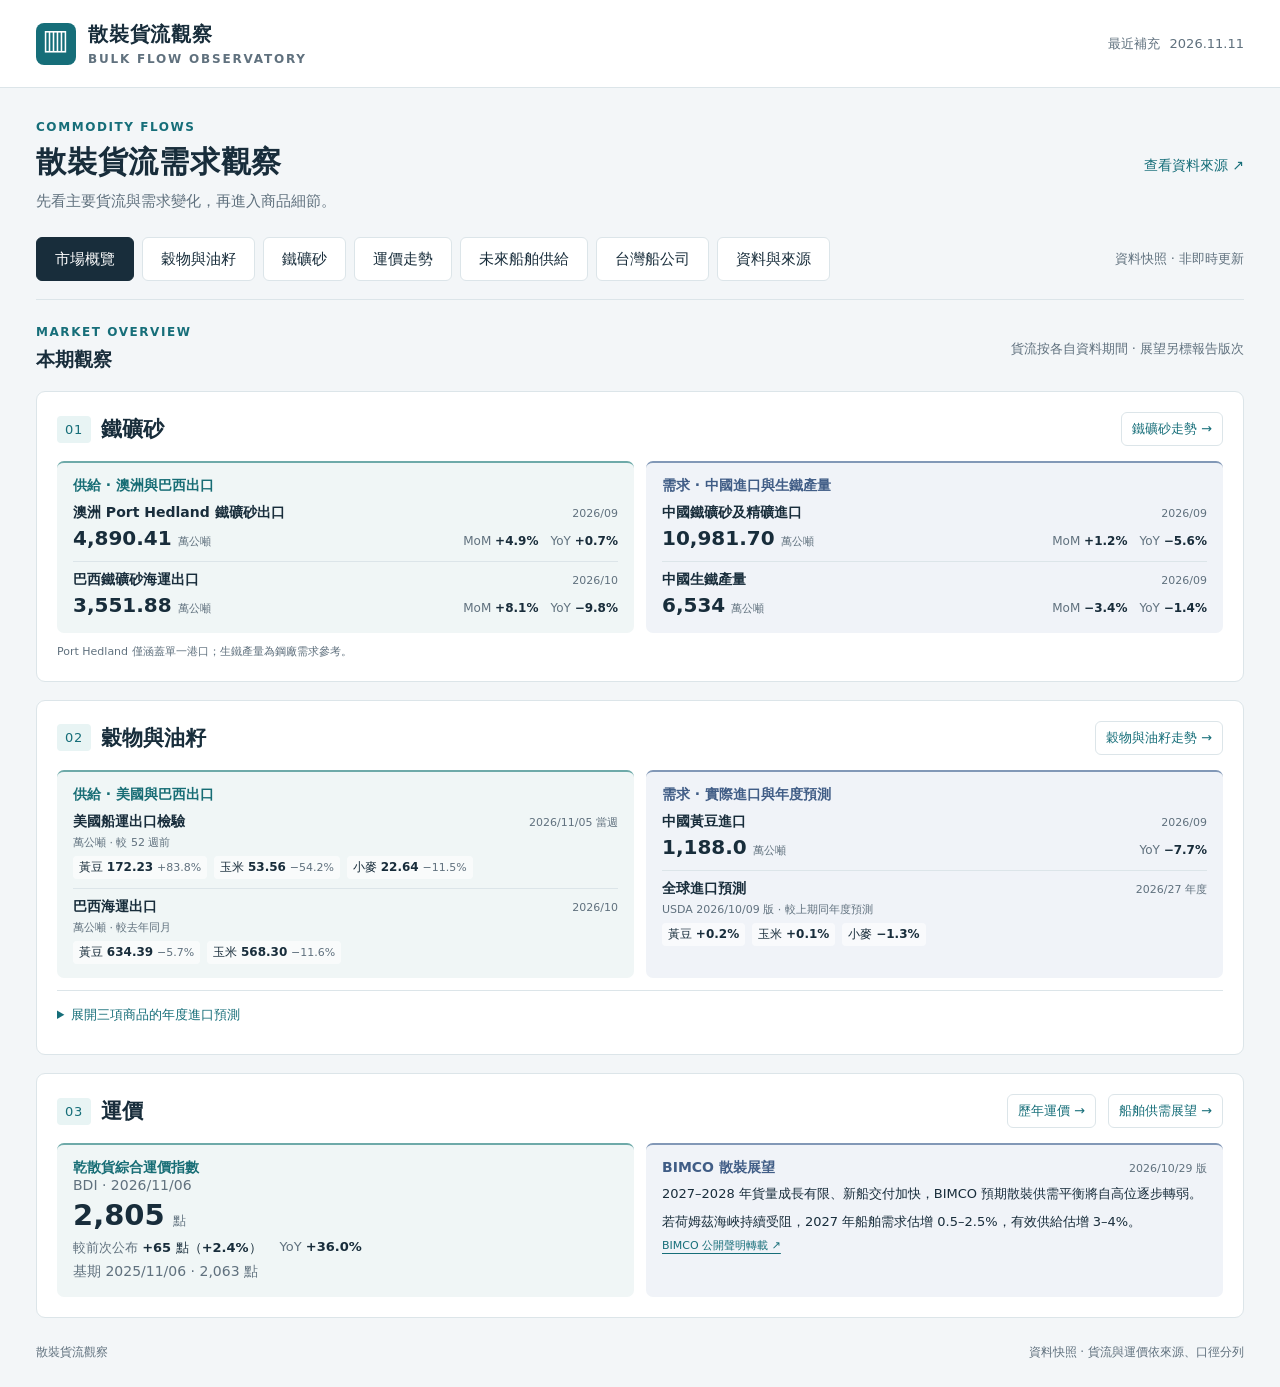
==== commit c23bf6f0: "Add files via upload" ====
--- a/index.html
+++ b/index.html
@@ -1,11 +1,51 @@
 <!doctype html>
-<html lang="zh-Hant"><head><meta charset="utf-8"><meta name="viewport" content="width=device-width,initial-scale=1"><title>散裝貨流需求觀察｜市場概覽</title><meta name="description" content="穀物、鐵礦砂出口與需求觀察。以官方資料快照追蹤美國、巴西、澳洲與中國的貨流。"><link rel="icon" type="image/svg+xml" href="data:image/svg+xml,%3Csvg xmlns='http://www.w3.org/2000/svg' viewBox='0 0 32 32'%3E%3Crect width='32' height='32' rx='7' fill='%23166e79'/%3E%3Cpath d='M7 23V17h4v6m3 0V12h4v11m3 0V7h4v16' stroke='white' stroke-width='2' fill='none'/%3E%3C/svg%3E"><link rel="stylesheet" href="style.css?v=all-data-20261109"><script defer src="data.js?v=all-data-20261109"></script><script defer src="company-fleets-data.js?v=all-data-20261109"></script><script defer src="app.js?v=all-data-20261109"></script><script defer src="history-data.js?v=all-data-20261109"></script><script defer src="hedland-history-data.js?v=all-data-20261109"></script><script defer src="iron-history-data.js?v=all-data-20261109"></script><script defer src="history.js?v=all-data-20261109"></script><script defer src="overview.js?v=all-data-20261109"></script><script defer src="freight-indices.js?v=all-data-20261109"></script><script defer src="freight.js?v=all-data-20261109"></script><script defer src="supply-outlook-data.js?v=all-data-20261109"></script><script defer src="supply-outlook.js?v=all-data-20261109"></script></head>
-<body><header class="top"><div class="top-inner"><a class="brand" href="#"><span class="mark" aria-hidden="true">▥</span><span>散裝貨流觀察<small>BULK FLOW OBSERVATORY</small></span></a><div class="snapshot">最近補充 <strong>2026.11.09</strong></div></div></header>
+<html lang="zh-Hant"><head><meta charset="utf-8"><meta name="viewport" content="width=device-width,initial-scale=1"><title>散裝貨流需求觀察｜市場概覽</title><meta name="description" content="穀物、鐵礦砂出口與需求觀察。以官方資料快照追蹤美國、巴西、澳洲與中國的貨流。"><link rel="icon" type="image/svg+xml" href="data:image/svg+xml,%3Csvg xmlns='http://www.w3.org/2000/svg' viewBox='0 0 32 32'%3E%3Crect width='32' height='32' rx='7' fill='%23166e79'/%3E%3Cpath d='M7 23V17h4v6m3 0V12h4v11m3 0V7h4v16' stroke='white' stroke-width='2' fill='none'/%3E%3C/svg%3E"><link rel="stylesheet" href="style.css?v=all-data-20261109"><script defer src="data.js?v=us-grain-20261110"></script><script defer src="company-fleets-data.js?v=us-grain-20261110"></script><script defer src="app.js?v=us-grain-20261110"></script><script defer src="history-data.js?v=us-grain-20261110"></script><script defer src="hedland-history-data.js?v=us-grain-20261110"></script><script defer src="iron-history-data.js?v=us-grain-20261110"></script><script defer src="us-grain-history-data.js?v=us-grain-20261110"></script><script defer src="us-grain-history.js?v=us-grain-20261110"></script><script defer src="history.js?v=all-data-20261109"></script><script defer src="freight-indices.js?v=all-data-20261109"></script><script defer src="freight.js?v=all-data-20261109"></script><script defer src="supply-outlook-data.js?v=us-grain-20261110"></script><script defer src="supply-outlook.js?v=all-data-20261109"></script><link rel="stylesheet" href="grain-demand.css?v=grain-demand-order-20261111"><script defer src="grain-demand-data.js?v=demand-20261111"></script><script defer src="grain-demand.js?v=grain-demand-order-20261111"></script><link rel="stylesheet" href="overview-market.css?v=aligned-20261111"><script defer src="overview.js?v=market-overview-20261111"></script></head>
+<body><header class="top"><div class="top-inner"><a class="brand" href="#"><span class="mark" aria-hidden="true">▥</span><span>散裝貨流觀察<small>BULK FLOW OBSERVATORY</small></span></a><div class="snapshot">最近補充 <strong>2026.11.11</strong></div></div></header>
 <main><div class="title-line"><div><p class="eyebrow">COMMODITY FLOWS</p><h1>散裝貨流需求觀察</h1><p class="intro">先看主要貨流與需求變化，再進入商品細節。</p></div><a class="source-jump" href="#sources">查看資料來源 ↗</a></div>
-<nav class="tabs" aria-label="網站導覽"><button type="button" data-view="overview" aria-pressed="true">市場概覽</button><button type="button" data-view="grain" aria-pressed="false">穀物與油籽</button><button type="button" data-view="iron" aria-pressed="false">鐵礦砂</button><button type="button" data-view="freight" aria-pressed="false">運價走勢</button><button type="button" data-view="supply" aria-pressed="false">未來船舶供給</button><button type="button" data-view="companies" aria-pressed="false">台灣船公司</button><button type="button" data-view="sources" aria-pressed="false">資料與來源</button><span>資料快照 · 非即時更新</span></nav><section id="overview" aria-label="市場概覽" hidden><div class="sectionline"><h2>本期觀察</h2><span class="meta">各項資料月份分列 · 運價：最新公布日</span></div><div class="overview-grid overview-separated"><section class="panel overview-iron"><div class="overview-heading"><span class="overview-index">01</span><h2>鐵礦砂</h2></div><p class="overview-question">供給端：出口貨流 · 需求端：鋼廠生產</p><div id="overview-iron-flow"></div><div class="overview-item"><span>需求參考 · 中國生鐵產量 · 2026/09</span><strong>6,534<small>萬噸</small></strong><div class="overview-rates"><span>MoM <b>−3.4%</b></span><span>YoY <b>−1.4%</b></span></div></div><div class="overview-reading"><strong>貨流與生產分開觀察</strong><p>巴西出口反映出港貨量；中國生鐵產量提供需求線索，不等於鐵礦砂進口量或實際消耗量。</p></div><div class="overview-gap"><span>中國鐵礦砂進口</span><p>最新已取得 2026/09 資料；進口量與口徑見鐵礦砂專區。</p></div><div class="overview-actions"><button type="button" data-open="iron">鐵礦砂走勢 →</button></div></section><section class="panel overview-grain"><div class="overview-heading"><span class="overview-index">02</span><h2>穀物與油籽</h2></div><p class="overview-question">供給端：玉米、大豆出口貨流</p><div id="overview-flows"></div><div class="overview-reading" id="overview-flow-reading"></div><div class="overview-gap"><span>需求端 · 尚未納入</span><p>後續可搭配進口國採購、飼料與壓榨需求；出口量不等於最終消費量。</p></div><div class="overview-actions"><button type="button" data-open="grain">穀物走勢 →</button></div></section><section class="panel"><div class="overview-heading"><span class="overview-index">03</span><h2>運價</h2></div><p class="overview-question">貨量變化反映到運價了嗎？</p><div class="overview-item" id="overview-bdi"></div><div class="overview-reading"><strong>比較同季節的運價水準</strong><p>BDI 是乾散貨綜合運價指數，單位為點數，並非每噸運費或每日租金。</p></div><div class="overview-gap"><span>船舶供給與占用</span><p>2027–2028 年散裝供需情境、交船與拆船預測已納入未來船舶供給頁，並分列報告版本；港口等待時間尚未接入。</p></div><div class="overview-actions"><button type="button" data-open="freight">查看歷年運價 →</button></div></section></div></section>
-<section id="grain" hidden><div class="sectionline"><h2>美國船運出口檢驗量</h2><span class="meta">週度 · 截至 2026/10/29 當週（11/02 公布）</span></div><div class="metrics" id="us-metrics"></div><div class="weekly-full"><section class="panel"><div class="sectionline"><h3>當週貨量比較</h3><span class="meta">萬公噸</span></div><div id="us-bars" class="horizontal"></div><p class="note">USDA FGIS · 僅 SHIP 海運出口檢驗。WoW 對比 2026/10/22；YoY 對比 2025/10/30（相隔 52 週）。近 4 週平均涵蓋 10/08、10/15、10/22、10/29。11/09 查核時，官方現行報告及資料接口仍截至 10/29，不代表已取得 11/05 週。</p></section></div>
-<section class="panel history-panel" id="grain-history" aria-label="穀物與油籽近五年月度走勢"></section><section class="panel brazil-panel"><div class="sectionline"><div><span class="eyebrow">BRAZIL / MONTHLY</span><h2>巴西海運出口</h2></div><div class="controls"><div class="segmented" aria-label="巴西出口商品"><button type="button" data-commodity="corn" aria-pressed="true">玉米</button><button type="button" data-commodity="soy" aria-pressed="false">大豆</button><button type="button" data-commodity="wheat" aria-pressed="false">小麥</button></div><label>觀察月份 <select id="grain-month" aria-label="穀物觀察月份"></select></label></div></div><div class="chart-layout"><div><div class="chart-header"><span class="meta">2026 年 · 萬公噸</span><span class="legend"><i></i> 全球目的地</span></div><div class="chart-scroll" role="region" aria-label="巴西月度出口量與各月 YoY；窄螢幕可橫向捲動" tabindex="0"><div class="column-chart" id="grain-chart"></div></div></div><div class="chart-summary" id="grain-summary" aria-live="polite"></div></div><p class="note">MDIC／Comex Stat 官方月度查詢 · 僅海運 · 已更新至 2026/10；2026/11/09 重查歷史，含修訂值。</p><details><summary>查看每月數值與商品口徑</summary><div id="grain-table"></div></details></section>
-<div class="notice"><strong>比較方式</strong><span>MoM = 較上月；YoY = 較去年同月。美國月度長期查詢暫時不可用，目前保留已驗證週度資料。巴西採相同商品與海運口徑；月增率未經季節調整，基期為零不計增減率。</span></div></section>
+<nav class="tabs" aria-label="網站導覽"><button type="button" data-view="overview" aria-pressed="true">市場概覽</button><button type="button" data-view="grain" aria-pressed="false">穀物與油籽</button><button type="button" data-view="iron" aria-pressed="false">鐵礦砂</button><button type="button" data-view="freight" aria-pressed="false">運價走勢</button><button type="button" data-view="supply" aria-pressed="false">未來船舶供給</button><button type="button" data-view="companies" aria-pressed="false">台灣船公司</button><button type="button" data-view="sources" aria-pressed="false">資料與來源</button><span>資料快照 · 非即時更新</span></nav><section id="overview" aria-label="市場概覽" hidden>
+<div class="sectionline market-heading"><div><span class="eyebrow">MARKET OVERVIEW</span><h2>本期觀察</h2></div><span class="meta">貨流按各自資料期間 · 展望另標報告版次</span></div>
+<div class="market-board">
+  <section class="panel market-card" aria-labelledby="market-iron-title">
+    <div class="market-card-head"><div class="overview-heading"><span class="overview-index" aria-hidden="true">01</span><h3 id="market-iron-title">鐵礦砂</h3></div><div class="market-links"><button type="button" data-open="iron">鐵礦砂走勢 →</button></div></div>
+    <div class="market-split">
+      <section class="market-side" aria-label="鐵礦砂供給"><h4>供給 · 澳洲與巴西出口</h4><div id="market-iron-supply"></div></section>
+      <section class="market-side market-side-demand" aria-label="鐵礦砂需求"><h4>需求 · 中國進口與生鐵產量</h4><div id="market-iron-demand"></div></section>
+    </div>
+    <p class="market-footnote">Port Hedland 僅涵蓋單一港口；生鐵產量為鋼廠需求參考。</p>
+  </section>
+  <section class="panel market-card" aria-labelledby="market-grain-title">
+    <div class="market-card-head"><div class="overview-heading"><span class="overview-index" aria-hidden="true">02</span><h3 id="market-grain-title">穀物與油籽</h3></div><div class="market-links"><button type="button" data-open="grain">穀物與油籽走勢 →</button></div></div>
+    <div class="market-split">
+      <section class="market-side" aria-label="穀物與油籽供給"><h4>供給 · 美國與巴西出口</h4><div id="market-grain-supply"></div></section>
+      <section class="market-side market-side-demand" aria-label="穀物與油籽需求"><h4>需求 · 實際進口與年度預測</h4><div id="market-grain-demand"></div></section>
+    </div>
+    <details class="market-forecast-detail"><summary>展開三項商品的年度進口預測</summary><section id="grain-demand-overview" class="demand-overview" aria-label="全球穀物與油籽年度進口需求預測"></section></details>
+  </section>
+  <section class="panel market-card" aria-labelledby="market-freight-title">
+    <div class="market-card-head"><div class="overview-heading"><span class="overview-index" aria-hidden="true">03</span><h3 id="market-freight-title">運價</h3></div><div class="market-links"><button type="button" data-open="freight">歷年運價 →</button><button type="button" data-open="supply">船舶供需展望 →</button></div></div>
+    <div class="market-split market-freight-split">
+      <section class="market-side" aria-label="BDI"><h4>乾散貨綜合運價指數</h4><div class="overview-item" id="overview-bdi"></div></section>
+      <section class="market-side market-side-demand market-bimco" id="market-bimco" aria-label="BIMCO 散裝展望"></section>
+    </div>
+  </section>
+</div>
+</section>
+<section id="grain" aria-labelledby="grain-page-title" hidden>
+<div class="sectionline"><div><span class="eyebrow">GRAINS &amp; OILSEEDS / SUPPLY &amp; DEMAND</span><h2 id="grain-page-title">穀物與油籽 · 供給與需求</h2></div><span class="meta">依各來源保留資料頻率與期間</span></div>
+<div class="grain-balance">
+<section class="grain-side grain-supply-side" aria-labelledby="grain-supply-title">
+<div class="grain-side-heading"><span class="eyebrow">SUPPLY / EXPORT FLOWS</span><h3 id="grain-supply-title">供給 · 美國、巴西</h3><p>追蹤美國週度出口檢驗與巴西月度海運出口</p></div>
+<section class="panel grain-us-summary"><div class="sectionline"><h3>美國船運出口檢驗量</h3><span class="meta">截至 2026/11/05 當週 · 2026/11/10 取得</span></div><div class="metrics" id="us-metrics"></div></section>
+<section class="panel history-panel" id="us-grain-history" aria-label="美國穀物與油籽近五年週度海運出口檢驗走勢"></section>
+<div class="weekly-full"><section class="panel"><div class="sectionline"><h3>當週貨量比較</h3><span class="meta">萬公噸</span></div><div id="us-bars" class="horizontal"></div><p class="note">USDA FGIS · 僅 SHIP 海運出口檢驗。WoW 對比 2026/10/29；YoY 對比 2025/11/06（相隔 52 週）。近 4 週平均涵蓋 10/15、10/22、10/29、11/05，含本週。卡片與美國折線圖使用同一份官方週資料。</p></section></div>
+<section class="panel history-panel" id="grain-history" aria-label="穀物與油籽近五年月度走勢"></section>
+</section>
+<section id="grain-demand-side" class="grain-side grain-demand-side" aria-labelledby="grain-demand-title">
+<div class="grain-side-heading"><span class="eyebrow">DEMAND / IMPORTS &amp; CONSUMPTION</span><h3 id="grain-demand-title">需求 · 進口與消耗</h3><p>追蹤中國黃豆月度進口，搭配年度消耗與庫存</p></div>
+<div id="grain-demand"></div>
+</section>
+</div>
+<div class="notice"><strong>比較方式</strong><span>MoM = 較上月；YoY = 較去年同月。美國使用週度海運出口檢驗量，顯示 WoW、52 週 YoY；巴西使用月度海關海運出口量，顯示 MoM、YoY。兩者頻率與統計口徑不同，分圖呈現。巴西採相同商品與海運口徑；月增率未經季節調整，基期為零不計增減率。</span></div></section>
 <section id="iron" hidden aria-label="鐵礦砂供給與需求"><div class="sectionline"><div><span class="eyebrow">IRON ORE / SUPPLY &amp; DEMAND</span><h2>鐵礦砂 · 供給與需求</h2></div><span class="meta">來源核對 2026/11/09 · 各項資料月份分列</span></div><div class="iron-balance"><section class="iron-side iron-supply-side" aria-labelledby="iron-supply-title"><div class="iron-side-heading"><span class="eyebrow">SUPPLY / EXPORT FLOWS</span><h2 id="iron-supply-title">供給 · 澳洲、巴西</h2><p>觀察主要裝船地的出口貨流</p></div><div class="iron-supply-cards" id="iron-supply-metrics"></div><section class="panel history-panel" id="hedland-history" aria-label="Port Hedland 近五年度鐵礦砂出口走勢"></section><section class="panel history-panel" id="iron-history" aria-label="鐵礦砂近五年月度走勢"></section><details class="iron-extra"><summary>其他供給參考 · Vale 礦商生產與銷售</summary><section class="panel"><div class="sectionline"><h3>供給端 · Vale</h3><span class="badge">季度</span></div><p class="meta">2026 Q3 · 百萬噸（10/29 公布）</p><div class="stat-row"><span>鐵礦砂產量</span><strong>88.4</strong></div><p class="change-line">YoY <b>−6.4%</b> · MoM 不適用季度資料</p><div class="stat-row"><span>鐵礦砂銷量</span><strong>86.3</strong></div><p class="change-line">YoY <b>+0.3%</b> · MoM 不適用季度資料</p><p class="note">單一礦商數據，非全球供給合計。產量沿用公司總口徑（含第三方採購）；YoY 依報告原值計算。Q3 起生產銷售併入季度報告。</p><a class="source-link" href="https://www.sec.gov/Archives/edgar/data/917851/000129281426005058/vale20261029_6k.htm" target="_blank" rel="noopener">季度報告 · 生產與銷售表 ↗</a></section></details></section><section class="iron-side iron-demand-side" aria-labelledby="iron-demand-title"><div class="iron-side-heading"><span class="eyebrow">DEMAND / IMPORT FLOWS</span><h2 id="iron-demand-title">需求 · 中國</h2><p>觀察進口採購與鋼廠生產</p></div><div id="iron-demand-metrics"></div><section class="panel"><div class="sectionline"><h3>鋼廠生產 · 需求參考</h3><span class="badge">月度</span></div><p class="meta">2026 年 9 月 · 萬噸（10/19 公布）</p><div class="stat-row"><span>生鐵產量</span><strong>6,534</strong></div><p class="change-line">MoM <b>−3.4%</b> · YoY <b>−1.4%</b></p><div class="stat-row"><span>粗鋼產量</span><strong>7,359</strong></div><p class="change-line">MoM <b>−1.4%</b> · YoY <b>+0.1%</b></p><p class="note">鋼鐵生產是需求代理指標。MoM 以未季調月產量計算；YoY 採官方公布值。<a href="https://www.stats.gov.cn/zwfwck/sjfb/202609/t20260915_1965308.html" target="_blank" rel="noopener">8 月基期</a>。</p><a class="source-link" href="https://www.stats.gov.cn/zwfwck/sjfb/202610/t20261019_1965617.html" target="_blank" rel="noopener">中國國家統計局 ↗</a></section><div class="panel iron-reading"><h3>如何理解進口需求</h3><p class="note">中國進口量反映境外採購與到港貨流，也可能用於補庫存。須搭配生鐵產量與港口庫存，才能判斷鋼廠實際需求。</p><p class="note">巴西「運往中國」仍屬巴西出口貨流，放在供給欄；出港與到港存在時間差，不能直接視為中國當月進口。</p></div></section></div><div class="notice"><strong>兩側資料不可直接相減</strong><span>Port Hedland 僅涵蓋單一港口，巴西為全國海運出口，中國為全國進口；期間與涵蓋範圍不同，不構成完整供需平衡。</span></div></section>
 <section id="freight" hidden aria-label="運價走勢"><div class="sectionline"><div><span class="eyebrow">FREIGHT / SEASONAL COMPARISON</span><h2 id="freight-title">BDI 歷年同期走勢</h2></div><span class="meta">日度 · 2022–2026 · 指數點數</span></div><div class="freight-choice"><label for="freight-index">選擇指數 <select id="freight-index"><option value="BDI">BDI · 乾散貨綜合指數</option><option value="BCI">BCI · 海岬型指數</option><option value="BPI">BPI · 巴拿馬型指數</option><option value="BSI">BSI · 超輕便型指數</option></select></label><span class="meta">一次顯示一個指數 · 比較各年度同期走勢</span></div><div class="metrics" id="freight-metrics"></div><section class="panel freight-panel"><div class="sectionline"><h3>把每一年放在同一條月份軸上</h3><span class="meta">點選年份可顯示／隱藏曲線</span></div><div class="freight-legend" id="freight-legend" aria-label="選擇比較年份"></div><div class="freight-scroll" tabindex="0" role="region" aria-label="所選運價指數歷年折線圖；窄螢幕可橫向捲動"><div id="freight-chart"></div></div><div class="freight-inspect"><label for="freight-day">對照日期 <strong id="freight-day-label"></strong></label><input id="freight-day" type="range" min="0" max="365" aria-label="選擇月份與日期"><div id="freight-values" class="freight-values" aria-live="polite"></div></div><p class="note">依月／日對齊，保留閏年 2/29。曲線連接實際公布值，未補造非公布日數據；已辨識的缺漏日期及超過 7 天的資料間隔斷線。2026 年只畫到 11/06（最新已取得交易日）；來源週末沿用值不當作新公布日。下方對照採選定日期當日或之前最近一筆（最多回溯 7 天），並列出實際日期。YoY = 本期指數 ÷ 去年基期 − 1，以各欄實際公布日對比去年同月同日；若去年當日未公布，往前取最近一筆，最多回溯 7 天。2/29 對比去年 2/28；缺基期顯示「—」。</p><details><summary>資料來源、核對與下載</summary><div id="freight-source"></div></details></section><div class="notice"><strong>指數與實際運費不同</strong><span>BDI 觀察乾散貨整體運價；BCI、BPI、BSI 分別觀察不同船型。各指數皆為點數，並非美元／日租金，指數高低也不代表不同船型的實際租金高低。</span></div></section><section id="supply" hidden aria-label="未來船舶供給與供需平衡">
 <div class="sectionline"><div><span class="eyebrow">DRY BULK / FORWARD SUPPLY &amp; DEMAND</span><h2>未來船舶供給與供需平衡</h2></div><span class="meta">預測期間 2027 年起 · 核對 2026/11/09</span></div>
@@ -23,4 +63,4 @@
 <p class="note">需求納入貨量與航程影響；有效供給還受航速及船舶可用程度影響，與新船交付 DWT 不同。條段表示預測上下限，並非機率或信賴區間。判斷採 BIMCO 原文，不把兩項增長率之差當成運力過剩比例。</p>
 <p class="note">供需情境來源：BIMCO 十月展望公開聲明，由 Cyprus Shipping News 於 2026/11/02 轉載。新船交付運力另採上方媒體報導；完整 PDF 尚未取得。</p><div class="supply-links"><a href="https://www.bimco.org/news-insights/market-analysis/shipping-market-overview-and-outlook/2026/20261029-smoo-bulk/" target="_blank" rel="noopener">BIMCO 官方報告頁 ↗</a><a href="https://cyprusshippingnews.com/2026/11/02/bimco-dry-bulk-shipping-market-overview-outlook-3/" target="_blank" rel="noopener">BIMCO 公開聲明轉載 ↗</a></div></section>
 <details class="panel supply-block supply-provenance"><summary>資料版本與引用方式</summary><ul><li>拆船運力：採用本次已取得且能核對的 BIMCO 一月版原始 PDF，第 10 頁；2027 年為 770 萬 DWT。這是較早預測，不標示為十月版估計。</li><li>新船交付運力：FBJNA 與 Marine &amp; Industrial Report 引述 BIMCO 十月版；2027、2028 年分別為 5,170、5,410 萬 DWT，原始 PDF 表格尚未核對。</li><li>供需平衡：BIMCO 十月版公開聲明轉載；恢復通行情境的 2027 年區間依原文各增加 1 個百分點換算。</li><li>拆船資料維持 BIMCO 來源。取得較新版、可核對的逐年數值後，再取代一月版；不以其他機構數字代填。</li><li>本頁為報告快照，非自動更新；缺值不視為零，不跨版本計算淨增運力。</li></ul><a href="fleet-supply-sources.json" download>下載本頁數據及來源紀錄 ↓</a></details>
-</section><section id="companies" hidden aria-label="台灣船公司"><div class="sectionline"><div><span class="eyebrow">TAIWAN / FLEET COMPARISON</span><h2>台灣七家散裝船公司</h2></div><span class="meta">整理／查閱日期：2026/11/09</span></div><p class="company-intro">依官方資料列出各船型艘數；在建船另註。裕民採含在建船的官網合計口徑，與其他公司不可直接加總比較。資料基準日與文件發布日分別標示；官網查閱日期不代表船隊更新日期。</p><section class="panel company-panel"><div class="table-wrap matrix-wrap" tabindex="0" role="region" aria-label="乾散貨船型，可左右捲動"><table class="fleet-matrix"><caption>乾散貨船型 <span>單位：艘</span></caption><thead><tr><th scope="col">公司</th><th scope="col">VLOC<small>礦砂船</small></th><th scope="col">Capesize<small>含 Newcastlemax</small></th><th scope="col">Panamax／<br>Kamsarmax<small>合併列示</small></th><th scope="col">Supramax<small>超輕便型</small></th><th scope="col">Ultramax<small>極限靈便型</small></th><th scope="col">Handysize<small>含 Handy</small></th><th scope="col">Small Handy<small>小型輕便船</small></th><th scope="col">其他散裝<small>4.3 萬噸級</small></th><th scope="col">資料時間</th></tr></thead><tbody><tr><th scope="row"><strong>裕民</strong><span class="company-code">2606</span><small>U-Ming</small></th><td class="matrix-value">2</td><td class="matrix-value">31</td><td class="matrix-value">24</td><td class="matrix-value"><span class="matrix-na" aria-label="未另列或未確認，非零">—</span></td><td class="matrix-value">18</td><td class="matrix-value"><span class="matrix-na" aria-label="未另列或未確認，非零">—</span></td><td class="matrix-value"><span class="matrix-na" aria-label="未另列或未確認，非零">—</span></td><td class="matrix-value"><span class="matrix-na" aria-label="未另列或未確認，非零">—</span></td><td class="matrix-date"><strong class="company-date">官網未標示基準日</strong><small>查閱：2026/11/09</small></td></tr><tr><th scope="row"><strong>慧洋-KY</strong><span class="company-code">2637</span><small>Wisdom Marine</small></th><td class="matrix-value"><span class="matrix-na" aria-label="未另列或未確認，非零">—</span></td><td class="matrix-value"><span class="matrix-na" aria-label="未另列或未確認，非零">—</span></td><td class="matrix-value">35</td><td class="matrix-value">27</td><td class="matrix-value"><span class="matrix-na" aria-label="未另列或未確認，非零">—</span></td><td class="matrix-value">42</td><td class="matrix-value">22</td><td class="matrix-value"><span class="matrix-na" aria-label="未另列或未確認，非零">—</span></td><td class="matrix-date"><strong class="company-date">船隊逐船列表 · 最後列示更新 2026/10/05</strong><small>查閱：2026/11/09</small></td></tr><tr><th scope="row"><strong>中航</strong><span class="company-code">2612</span><small>CMT</small></th><td class="matrix-value"><span class="matrix-na" aria-label="未另列或未確認，非零">—</span></td><td class="matrix-value">13</td><td class="matrix-value"><span class="matrix-na" aria-label="未另列或未確認，非零">—</span></td><td class="matrix-value"><span class="matrix-na" aria-label="未另列或未確認，非零">—</span></td><td class="matrix-value"><span class="matrix-na" aria-label="未另列或未確認，非零">—</span></td><td class="matrix-value"><span class="matrix-na" aria-label="未另列或未確認，非零">—</span></td><td class="matrix-value"><span class="matrix-na" aria-label="未另列或未確認，非零">—</span></td><td class="matrix-value"><span class="matrix-na" aria-label="未另列或未確認，非零">—</span></td><td class="matrix-date"><strong class="company-date">官網未標示基準日</strong><small>查閱：2026/11/09</small></td></tr><tr><th scope="row"><strong>新興</strong><span class="company-code">2605</span><small>Sincere Navigation</small></th><td class="matrix-value">1</td><td class="matrix-value">7</td><td class="matrix-value">4</td><td class="matrix-value"><span class="matrix-na" aria-label="未另列或未確認，非零">—</span></td><td class="matrix-value"><span class="matrix-na" aria-label="未另列或未確認，非零">—</span></td><td class="matrix-value"><span class="matrix-na" aria-label="未另列或未確認，非零">—</span></td><td class="matrix-value"><span class="matrix-na" aria-label="未另列或未確認，非零">—</span></td><td class="matrix-value"><span class="matrix-na" aria-label="未另列或未確認，非零">—</span></td><td class="matrix-date"><strong class="company-date">官網現況 · 未標示基準日</strong><small>查閱：2026/11/09</small></td></tr><tr><th scope="row"><strong>台航</strong><span class="company-code">2617</span><small>Taiwan Navigation</small></th><td class="matrix-value"><span class="matrix-na" aria-label="未另列或未確認，非零">—</span></td><td class="matrix-value"><span class="matrix-na" aria-label="未另列或未確認，非零">—</span></td><td class="matrix-value">9</td><td class="matrix-value">10</td><td class="matrix-value"><span class="matrix-na" aria-label="未另列或未確認，非零">—</span></td><td class="matrix-value">4</td><td class="matrix-value"><span class="matrix-na" aria-label="未另列或未確認，非零">—</span></td><td class="matrix-value"><span class="matrix-na" aria-label="未另列或未確認，非零">—</span></td><td class="matrix-date"><strong class="company-date">官網未標示基準日</strong><small>查閱：2026/11/09</small></td></tr><tr><th scope="row"><strong>四維航</strong><span class="company-code">5608</span><small>Shih Wei Navigation</small></th><td class="matrix-value"><span class="matrix-na" aria-label="未另列或未確認，非零">—</span></td><td class="matrix-value"><span class="matrix-na" aria-label="未另列或未確認，非零">—</span></td><td class="matrix-value">3</td><td class="matrix-value"><span class="matrix-na" aria-label="未另列或未確認，非零">—</span></td><td class="matrix-value">5</td><td class="matrix-value">15</td><td class="matrix-value"><span class="matrix-na" aria-label="未另列或未確認，非零">—</span></td><td class="matrix-value"><span class="matrix-na" aria-label="未另列或未確認，非零">—</span></td><td class="matrix-date"><strong class="company-date">官網未標示基準日</strong><small>查閱：2026/11/09</small></td></tr><tr><th scope="row"><strong>正德</strong><span class="company-code">2641</span><small>Franbo Lines</small></th><td class="matrix-value"><span class="matrix-na" aria-label="未另列或未確認，非零">—</span></td><td class="matrix-value">1</td><td class="matrix-value">3</td><td class="matrix-value"><span class="matrix-na" aria-label="未另列或未確認，非零">—</span></td><td class="matrix-value">2</td><td class="matrix-value">6</td><td class="matrix-value"><span class="matrix-na" aria-label="未另列或未確認，非零">—</span></td><td class="matrix-value">1</td><td class="matrix-date"><strong class="company-date">官網未標示基準日</strong><small>查閱：2026/11/09</small></td></tr></tbody></table></div><p class="note">「—」表示來源未另列或未確認，不代表 0 艘。Panamax／Kamsarmax 因部分來源未拆分而合列；其他分類沿用來源。裕民含在建船，其餘已知另列的新造船不加進主表。</p></section><section class="panel company-panel matrix-other"><div class="table-wrap matrix-wrap" tabindex="0" role="region" aria-label="其他船型，可左右捲動"><table class="fleet-matrix"><caption>其他船型 <span>單位：艘</span></caption><thead><tr><th scope="col">公司</th><th scope="col">水泥船</th><th scope="col">油輪<small>含 VLCC</small></th><th scope="col">LNG 船</th><th scope="col">CSOV</th><th scope="col">CTV</th><th scope="col">多用途船</th><th scope="col">一般雜貨船</th><th scope="col">客船／<br>客貨輪</th><th scope="col">拖船</th><th scope="col">引水船</th><th scope="col">未細分<small>其他船型</small></th></tr></thead><tbody><tr><th scope="row"><strong>裕民</strong><span class="company-code">2606</span><small>U-Ming</small></th><td class="matrix-value">4</td><td class="matrix-value">4</td><td class="matrix-value">1</td><td class="matrix-value">2</td><td class="matrix-value">6</td><td class="matrix-value"><span class="matrix-na" aria-label="未另列或未確認，非零">—</span></td><td class="matrix-value"><span class="matrix-na" aria-label="未另列或未確認，非零">—</span></td><td class="matrix-value"><span class="matrix-na" aria-label="未另列或未確認，非零">—</span></td><td class="matrix-value"><span class="matrix-na" aria-label="未另列或未確認，非零">—</span></td><td class="matrix-value"><span class="matrix-na" aria-label="未另列或未確認，非零">—</span></td><td class="matrix-value"><span class="matrix-na" aria-label="未另列或未確認，非零">—</span></td></tr><tr><th scope="row"><strong>慧洋-KY</strong><span class="company-code">2637</span><small>Wisdom Marine</small></th><td class="matrix-value"><span class="matrix-na" aria-label="未另列或未確認，非零">—</span></td><td class="matrix-value"><span class="matrix-na" aria-label="未另列或未確認，非零">—</span></td><td class="matrix-value"><span class="matrix-na" aria-label="未另列或未確認，非零">—</span></td><td class="matrix-value"><span class="matrix-na" aria-label="未另列或未確認，非零">—</span></td><td class="matrix-value"><span class="matrix-na" aria-label="未另列或未確認，非零">—</span></td><td class="matrix-value"><span class="matrix-na" aria-label="未另列或未確認，非零">—</span></td><td class="matrix-value"><span class="matrix-na" aria-label="未另列或未確認，非零">—</span></td><td class="matrix-value"><span class="matrix-na" aria-label="未另列或未確認，非零">—</span></td><td class="matrix-value"><span class="matrix-na" aria-label="未另列或未確認，非零">—</span></td><td class="matrix-value"><span class="matrix-na" aria-label="未另列或未確認，非零">—</span></td><td class="matrix-value">2</td></tr><tr><th scope="row"><strong>中航</strong><span class="company-code">2612</span><small>CMT</small></th><td class="matrix-value"><span class="matrix-na" aria-label="未另列或未確認，非零">—</span></td><td class="matrix-value"><span class="matrix-na" aria-label="未另列或未確認，非零">—</span></td><td class="matrix-value"><span class="matrix-na" aria-label="未另列或未確認，非零">—</span></td><td class="matrix-value"><span class="matrix-na" aria-label="未另列或未確認，非零">—</span></td><td class="matrix-value"><span class="matrix-na" aria-label="未另列或未確認，非零">—</span></td><td class="matrix-value"><span class="matrix-na" aria-label="未另列或未確認，非零">—</span></td><td class="matrix-value"><span class="matrix-na" aria-label="未另列或未確認，非零">—</span></td><td class="matrix-value"><span class="matrix-na" aria-label="未另列或未確認，非零">—</span></td><td class="matrix-value"><span class="matrix-na" aria-label="未另列或未確認，非零">—</span></td><td class="matrix-value"><span class="matrix-na" aria-label="未另列或未確認，非零">—</span></td><td class="matrix-value"><span class="matrix-na" aria-label="未另列或未確認，非零">—</span></td></tr><tr><th scope="row"><strong>新興</strong><span class="company-code">2605</span><small>Sincere Navigation</small></th><td class="matrix-value"><span class="matrix-na" aria-label="未另列或未確認，非零">—</span></td><td class="matrix-value">3</td><td class="matrix-value"><span class="matrix-na" aria-label="未另列或未確認，非零">—</span></td><td class="matrix-value"><span class="matrix-na" aria-label="未另列或未確認，非零">—</span></td><td class="matrix-value"><span class="matrix-na" aria-label="未另列或未確認，非零">—</span></td><td class="matrix-value"><span class="matrix-na" aria-label="未另列或未確認，非零">—</span></td><td class="matrix-value"><span class="matrix-na" aria-label="未另列或未確認，非零">—</span></td><td class="matrix-value"><span class="matrix-na" aria-label="未另列或未確認，非零">—</span></td><td class="matrix-value"><span class="matrix-na" aria-label="未另列或未確認，非零">—</span></td><td class="matrix-value"><span class="matrix-na" aria-label="未另列或未確認，非零">—</span></td><td class="matrix-value"><span class="matrix-na" aria-label="未另列或未確認，非零">—</span></td></tr><tr><th scope="row"><strong>台航</strong><span class="company-code">2617</span><small>Taiwan Navigation</small></th><td class="matrix-value"><span class="matrix-na" aria-label="未另列或未確認，非零">—</span></td><td class="matrix-value">3</td><td class="matrix-value"><span class="matrix-na" aria-label="未另列或未確認，非零">—</span></td><td class="matrix-value"><span class="matrix-na" aria-label="未另列或未確認，非零">—</span></td><td class="matrix-value"><span class="matrix-na" aria-label="未另列或未確認，非零">—</span></td><td class="matrix-value"><span class="matrix-na" aria-label="未另列或未確認，非零">—</span></td><td class="matrix-value"><span class="matrix-na" aria-label="未另列或未確認，非零">—</span></td><td class="matrix-value">1</td><td class="matrix-value">9</td><td class="matrix-value">2</td><td class="matrix-value"><span class="matrix-na" aria-label="未另列或未確認，非零">—</span></td></tr><tr><th scope="row"><strong>四維航</strong><span class="company-code">5608</span><small>Shih Wei Navigation</small></th><td class="matrix-value"><span class="matrix-na" aria-label="未另列或未確認，非零">—</span></td><td class="matrix-value"><span class="matrix-na" aria-label="未另列或未確認，非零">—</span></td><td class="matrix-value"><span class="matrix-na" aria-label="未另列或未確認，非零">—</span></td><td class="matrix-value"><span class="matrix-na" aria-label="未另列或未確認，非零">—</span></td><td class="matrix-value"><span class="matrix-na" aria-label="未另列或未確認，非零">—</span></td><td class="matrix-value">1</td><td class="matrix-value"><span class="matrix-na" aria-label="未另列或未確認，非零">—</span></td><td class="matrix-value">1</td><td class="matrix-value"><span class="matrix-na" aria-label="未另列或未確認，非零">—</span></td><td class="matrix-value"><span class="matrix-na" aria-label="未另列或未確認，非零">—</span></td><td class="matrix-value"><span class="matrix-na" aria-label="未另列或未確認，非零">—</span></td></tr><tr><th scope="row"><strong>正德</strong><span class="company-code">2641</span><small>Franbo Lines</small></th><td class="matrix-value"><span class="matrix-na" aria-label="未另列或未確認，非零">—</span></td><td class="matrix-value"><span class="matrix-na" aria-label="未另列或未確認，非零">—</span></td><td class="matrix-value"><span class="matrix-na" aria-label="未另列或未確認，非零">—</span></td><td class="matrix-value"><span class="matrix-na" aria-label="未另列或未確認，非零">—</span></td><td class="matrix-value"><span class="matrix-na" aria-label="未另列或未確認，非零">—</span></td><td class="matrix-value">3</td><td class="matrix-value">2</td><td class="matrix-value"><span class="matrix-na" aria-label="未另列或未確認，非零">—</span></td><td class="matrix-value"><span class="matrix-na" aria-label="未另列或未確認，非零">—</span></td><td class="matrix-value"><span class="matrix-na" aria-label="未另列或未確認，非零">—</span></td><td class="matrix-value"><span class="matrix-na" aria-label="未另列或未確認，非零">—</span></td></tr></tbody></table></div><p class="note">資料時間同上表；油輪合併列示，詳細船型、代管與在建數見下方說明。</p></section><details class="panel matrix-details"><summary>各公司資料口徑、在建船與官方來源</summary><div class="matrix-sources"><div class="matrix-source"><strong>裕民</strong><p>官網船型合計 92 艘，含合資及在建船；各船型的現役／在建數未拆分。海岬型 31 艘、Ultramax 18 艘。不能將全部數字視為已投入營運。</p><a href="https://www.uming.com.tw/fleet/Overview.aspx" target="_blank" rel="noopener">官方船隊概況 ↗</a></div><div class="matrix-source"><strong>慧洋-KY</strong><p>官網現有逐船列表 128 艘：自有 118、代管 10。Panamax 33＋2、Supramax 25＋2、Handy 39＋3、Small Handy 19＋3、其他自有 2；不含未列入現有船隊的新造船。來源列示最近一筆更新為 2026/10/05，不代表每艘船都在該日更新。</p><a href="https://www.wisdomlines.com.tw/about/current_fleet" target="_blank" rel="noopener">官方現有船隊逐船列表 ↗</a></div><div class="matrix-source"><strong>中航</strong><p>官網具名船 13 艘（含 Newcastlemax）；新增具名船「中華卓越」。另列 7 艘船號新船，未加進主表；不僅依建造年份推定已交船。</p><a href="https://cmt.tw/ch/fleet/?mode=list" target="_blank" rel="noopener">官方船隊列表 ↗</a></div><div class="matrix-source"><strong>新興</strong><p>官網列示乾散貨 12 艘（Kamsarmax 4、Capesize 7、VLOC 1）、VLCC 3 艘，共 15 艘。本次以官網現況取代 2025 Q3 法說快照；購船公告不視為已交付或已列入船隊。</p><a href="https://www.snc.com.tw/" target="_blank" rel="noopener">官方船隊概況 ↗</a></div><div class="matrix-source"><strong>台航</strong><p>官網營運船隊逐筆計數：Kamsarmax 9、Supramax 10、Handysize 4，乾散貨 23 艘。沿用官網 Supramax 分類，未另拆 Ultramax；油輪 3 艘為代營。</p><a href="https://www.taiwanline.com.tw/Fleet" target="_blank" rel="noopener">官方營運船隊 ↗</a></div><div class="matrix-source"><strong>四維航</strong><p>沿用官網分類：Kamsarmax 1、Panamax 2（主表合列 3）、Ultramax 5、Handysize 15，乾散貨 23 艘。另多用途船 1、沿海客輪 1。</p><a href="https://www.swnav.com.tw/" target="_blank" rel="noopener">官方船型分類 ↗</a></div><div class="matrix-source"><strong>正德</strong><p>官網逐船列示 18 艘：散裝 13、其他 5。依 DWT 歸類：Capesize 1、Kamsarmax 3、Ultramax 2、約 4 萬噸級 6；另 4.3 萬噸級 SINOWAY LILY 1 艘單列。未宣稱全數自有。</p><a href="https://www.franbo.com.tw/product_list" target="_blank" rel="noopener">官方船隊列表 ↗</a></div></div></details><div class="notice"><strong>如何對照運價</strong><span>Capesize 可參考 BCI，Panamax／Kamsarmax 可參考 BPI，Supramax／Ultramax 可參考 BSI，Handysize 可參考 BHSI。這是船型對照，不代表個別租約報價；VLOC 應另看專屬航線與合約。BHSI 尚未接入本站圖表。</span></div><p class="note">未另列不等於沒有。各來源日期與自有、代管、合資、在建口徑不同，本頁不據此計算排名或市佔率。</p><div class="overview-actions"><button type="button" data-open="freight">查看運價走勢 →</button></div></section><section id="sources" class="panel sources" hidden><div class="sectionline"><div><span class="eyebrow">SOURCE REGISTER</span><h2>資料覆蓋與取得狀態</h2></div><span class="meta">資料取得紀錄 · 最近補充 2026/11/09</span></div><div class="table-wrap"><table><thead><tr><th>資料／來源</th><th>頻率</th><th>本頁期間</th><th>目前狀態</th></tr></thead><tbody id="source-rows"></tbody></table></div><p class="note">本頁使用已取得的靜態快照，沒有背景自動更新。<a href="update-audit.json" download>下載 2026/11/09 更新與查核紀錄 ↓</a>。來源發布頻率不代表本頁已有全部歷史；缺資料不視為零。</p></section><footer><span>散裝貨流觀察</span><span>資料快照 · 貨流與運價依來源、口徑分列</span></footer></main></body></html>
+</section><section id="companies" hidden aria-label="台灣船公司"><div class="sectionline"><div><span class="eyebrow">TAIWAN / FLEET COMPARISON</span><h2>台灣七家散裝船公司</h2></div><span class="meta">整理／查閱日期：2026/11/09</span></div><p class="company-intro">依官方資料列出各船型艘數；在建船另註。裕民採含在建船的官網合計口徑，與其他公司不可直接加總比較。資料基準日與文件發布日分別標示；官網查閱日期不代表船隊更新日期。</p><section class="panel company-panel"><div class="table-wrap matrix-wrap" tabindex="0" role="region" aria-label="乾散貨船型，可左右捲動"><table class="fleet-matrix"><caption>乾散貨船型 <span>單位：艘</span></caption><thead><tr><th scope="col">公司</th><th scope="col">VLOC<small>礦砂船</small></th><th scope="col">Capesize<small>含 Newcastlemax</small></th><th scope="col">Panamax／<br>Kamsarmax<small>合併列示</small></th><th scope="col">Supramax<small>超輕便型</small></th><th scope="col">Ultramax<small>極限靈便型</small></th><th scope="col">Handysize<small>含 Handy</small></th><th scope="col">Small Handy<small>小型輕便船</small></th><th scope="col">其他散裝<small>4.3 萬噸級</small></th><th scope="col">資料時間</th></tr></thead><tbody><tr><th scope="row"><strong>裕民</strong><span class="company-code">2606</span><small>U-Ming</small></th><td class="matrix-value">2</td><td class="matrix-value">31</td><td class="matrix-value">24</td><td class="matrix-value"><span class="matrix-na" aria-label="未另列或未確認，非零">—</span></td><td class="matrix-value">18</td><td class="matrix-value"><span class="matrix-na" aria-label="未另列或未確認，非零">—</span></td><td class="matrix-value"><span class="matrix-na" aria-label="未另列或未確認，非零">—</span></td><td class="matrix-value"><span class="matrix-na" aria-label="未另列或未確認，非零">—</span></td><td class="matrix-date"><strong class="company-date">官網未標示基準日</strong><small>查閱：2026/11/09</small></td></tr><tr><th scope="row"><strong>慧洋-KY</strong><span class="company-code">2637</span><small>Wisdom Marine</small></th><td class="matrix-value"><span class="matrix-na" aria-label="未另列或未確認，非零">—</span></td><td class="matrix-value"><span class="matrix-na" aria-label="未另列或未確認，非零">—</span></td><td class="matrix-value">35</td><td class="matrix-value">27</td><td class="matrix-value"><span class="matrix-na" aria-label="未另列或未確認，非零">—</span></td><td class="matrix-value">42</td><td class="matrix-value">22</td><td class="matrix-value"><span class="matrix-na" aria-label="未另列或未確認，非零">—</span></td><td class="matrix-date"><strong class="company-date">船隊逐船列表 · 最後列示更新 2026/10/05</strong><small>查閱：2026/11/09</small></td></tr><tr><th scope="row"><strong>中航</strong><span class="company-code">2612</span><small>CMT</small></th><td class="matrix-value"><span class="matrix-na" aria-label="未另列或未確認，非零">—</span></td><td class="matrix-value">13</td><td class="matrix-value"><span class="matrix-na" aria-label="未另列或未確認，非零">—</span></td><td class="matrix-value"><span class="matrix-na" aria-label="未另列或未確認，非零">—</span></td><td class="matrix-value"><span class="matrix-na" aria-label="未另列或未確認，非零">—</span></td><td class="matrix-value"><span class="matrix-na" aria-label="未另列或未確認，非零">—</span></td><td class="matrix-value"><span class="matrix-na" aria-label="未另列或未確認，非零">—</span></td><td class="matrix-value"><span class="matrix-na" aria-label="未另列或未確認，非零">—</span></td><td class="matrix-date"><strong class="company-date">官網未標示基準日</strong><small>查閱：2026/11/09</small></td></tr><tr><th scope="row"><strong>新興</strong><span class="company-code">2605</span><small>Sincere Navigation</small></th><td class="matrix-value">1</td><td class="matrix-value">7</td><td class="matrix-value">4</td><td class="matrix-value"><span class="matrix-na" aria-label="未另列或未確認，非零">—</span></td><td class="matrix-value"><span class="matrix-na" aria-label="未另列或未確認，非零">—</span></td><td class="matrix-value"><span class="matrix-na" aria-label="未另列或未確認，非零">—</span></td><td class="matrix-value"><span class="matrix-na" aria-label="未另列或未確認，非零">—</span></td><td class="matrix-value"><span class="matrix-na" aria-label="未另列或未確認，非零">—</span></td><td class="matrix-date"><strong class="company-date">官網現況 · 未標示基準日</strong><small>查閱：2026/11/09</small></td></tr><tr><th scope="row"><strong>台航</strong><span class="company-code">2617</span><small>Taiwan Navigation</small></th><td class="matrix-value"><span class="matrix-na" aria-label="未另列或未確認，非零">—</span></td><td class="matrix-value"><span class="matrix-na" aria-label="未另列或未確認，非零">—</span></td><td class="matrix-value">9</td><td class="matrix-value">10</td><td class="matrix-value"><span class="matrix-na" aria-label="未另列或未確認，非零">—</span></td><td class="matrix-value">4</td><td class="matrix-value"><span class="matrix-na" aria-label="未另列或未確認，非零">—</span></td><td class="matrix-value"><span class="matrix-na" aria-label="未另列或未確認，非零">—</span></td><td class="matrix-date"><strong class="company-date">官網未標示基準日</strong><small>查閱：2026/11/09</small></td></tr><tr><th scope="row"><strong>四維航</strong><span class="company-code">5608</span><small>Shih Wei Navigation</small></th><td class="matrix-value"><span class="matrix-na" aria-label="未另列或未確認，非零">—</span></td><td class="matrix-value"><span class="matrix-na" aria-label="未另列或未確認，非零">—</span></td><td class="matrix-value">3</td><td class="matrix-value"><span class="matrix-na" aria-label="未另列或未確認，非零">—</span></td><td class="matrix-value">5</td><td class="matrix-value">15</td><td class="matrix-value"><span class="matrix-na" aria-label="未另列或未確認，非零">—</span></td><td class="matrix-value"><span class="matrix-na" aria-label="未另列或未確認，非零">—</span></td><td class="matrix-date"><strong class="company-date">官網未標示基準日</strong><small>查閱：2026/11/09</small></td></tr><tr><th scope="row"><strong>正德</strong><span class="company-code">2641</span><small>Franbo Lines</small></th><td class="matrix-value"><span class="matrix-na" aria-label="未另列或未確認，非零">—</span></td><td class="matrix-value">1</td><td class="matrix-value">3</td><td class="matrix-value"><span class="matrix-na" aria-label="未另列或未確認，非零">—</span></td><td class="matrix-value">2</td><td class="matrix-value">6</td><td class="matrix-value"><span class="matrix-na" aria-label="未另列或未確認，非零">—</span></td><td class="matrix-value">1</td><td class="matrix-date"><strong class="company-date">官網未標示基準日</strong><small>查閱：2026/11/09</small></td></tr></tbody></table></div><p class="note">「—」表示來源未另列或未確認，不代表 0 艘。Panamax／Kamsarmax 因部分來源未拆分而合列；其他分類沿用來源。裕民含在建船，其餘已知另列的新造船不加進主表。</p></section><section class="panel company-panel matrix-other"><div class="table-wrap matrix-wrap" tabindex="0" role="region" aria-label="其他船型，可左右捲動"><table class="fleet-matrix"><caption>其他船型 <span>單位：艘</span></caption><thead><tr><th scope="col">公司</th><th scope="col">水泥船</th><th scope="col">油輪<small>含 VLCC</small></th><th scope="col">LNG 船</th><th scope="col">CSOV</th><th scope="col">CTV</th><th scope="col">多用途船</th><th scope="col">一般雜貨船</th><th scope="col">客船／<br>客貨輪</th><th scope="col">拖船</th><th scope="col">引水船</th><th scope="col">未細分<small>其他船型</small></th></tr></thead><tbody><tr><th scope="row"><strong>裕民</strong><span class="company-code">2606</span><small>U-Ming</small></th><td class="matrix-value">4</td><td class="matrix-value">4</td><td class="matrix-value">1</td><td class="matrix-value">2</td><td class="matrix-value">6</td><td class="matrix-value"><span class="matrix-na" aria-label="未另列或未確認，非零">—</span></td><td class="matrix-value"><span class="matrix-na" aria-label="未另列或未確認，非零">—</span></td><td class="matrix-value"><span class="matrix-na" aria-label="未另列或未確認，非零">—</span></td><td class="matrix-value"><span class="matrix-na" aria-label="未另列或未確認，非零">—</span></td><td class="matrix-value"><span class="matrix-na" aria-label="未另列或未確認，非零">—</span></td><td class="matrix-value"><span class="matrix-na" aria-label="未另列或未確認，非零">—</span></td></tr><tr><th scope="row"><strong>慧洋-KY</strong><span class="company-code">2637</span><small>Wisdom Marine</small></th><td class="matrix-value"><span class="matrix-na" aria-label="未另列或未確認，非零">—</span></td><td class="matrix-value"><span class="matrix-na" aria-label="未另列或未確認，非零">—</span></td><td class="matrix-value"><span class="matrix-na" aria-label="未另列或未確認，非零">—</span></td><td class="matrix-value"><span class="matrix-na" aria-label="未另列或未確認，非零">—</span></td><td class="matrix-value"><span class="matrix-na" aria-label="未另列或未確認，非零">—</span></td><td class="matrix-value"><span class="matrix-na" aria-label="未另列或未確認，非零">—</span></td><td class="matrix-value"><span class="matrix-na" aria-label="未另列或未確認，非零">—</span></td><td class="matrix-value"><span class="matrix-na" aria-label="未另列或未確認，非零">—</span></td><td class="matrix-value"><span class="matrix-na" aria-label="未另列或未確認，非零">—</span></td><td class="matrix-value"><span class="matrix-na" aria-label="未另列或未確認，非零">—</span></td><td class="matrix-value">2</td></tr><tr><th scope="row"><strong>中航</strong><span class="company-code">2612</span><small>CMT</small></th><td class="matrix-value"><span class="matrix-na" aria-label="未另列或未確認，非零">—</span></td><td class="matrix-value"><span class="matrix-na" aria-label="未另列或未確認，非零">—</span></td><td class="matrix-value"><span class="matrix-na" aria-label="未另列或未確認，非零">—</span></td><td class="matrix-value"><span class="matrix-na" aria-label="未另列或未確認，非零">—</span></td><td class="matrix-value"><span class="matrix-na" aria-label="未另列或未確認，非零">—</span></td><td class="matrix-value"><span class="matrix-na" aria-label="未另列或未確認，非零">—</span></td><td class="matrix-value"><span class="matrix-na" aria-label="未另列或未確認，非零">—</span></td><td class="matrix-value"><span class="matrix-na" aria-label="未另列或未確認，非零">—</span></td><td class="matrix-value"><span class="matrix-na" aria-label="未另列或未確認，非零">—</span></td><td class="matrix-value"><span class="matrix-na" aria-label="未另列或未確認，非零">—</span></td><td class="matrix-value"><span class="matrix-na" aria-label="未另列或未確認，非零">—</span></td></tr><tr><th scope="row"><strong>新興</strong><span class="company-code">2605</span><small>Sincere Navigation</small></th><td class="matrix-value"><span class="matrix-na" aria-label="未另列或未確認，非零">—</span></td><td class="matrix-value">3</td><td class="matrix-value"><span class="matrix-na" aria-label="未另列或未確認，非零">—</span></td><td class="matrix-value"><span class="matrix-na" aria-label="未另列或未確認，非零">—</span></td><td class="matrix-value"><span class="matrix-na" aria-label="未另列或未確認，非零">—</span></td><td class="matrix-value"><span class="matrix-na" aria-label="未另列或未確認，非零">—</span></td><td class="matrix-value"><span class="matrix-na" aria-label="未另列或未確認，非零">—</span></td><td class="matrix-value"><span class="matrix-na" aria-label="未另列或未確認，非零">—</span></td><td class="matrix-value"><span class="matrix-na" aria-label="未另列或未確認，非零">—</span></td><td class="matrix-value"><span class="matrix-na" aria-label="未另列或未確認，非零">—</span></td><td class="matrix-value"><span class="matrix-na" aria-label="未另列或未確認，非零">—</span></td></tr><tr><th scope="row"><strong>台航</strong><span class="company-code">2617</span><small>Taiwan Navigation</small></th><td class="matrix-value"><span class="matrix-na" aria-label="未另列或未確認，非零">—</span></td><td class="matrix-value">3</td><td class="matrix-value"><span class="matrix-na" aria-label="未另列或未確認，非零">—</span></td><td class="matrix-value"><span class="matrix-na" aria-label="未另列或未確認，非零">—</span></td><td class="matrix-value"><span class="matrix-na" aria-label="未另列或未確認，非零">—</span></td><td class="matrix-value"><span class="matrix-na" aria-label="未另列或未確認，非零">—</span></td><td class="matrix-value"><span class="matrix-na" aria-label="未另列或未確認，非零">—</span></td><td class="matrix-value">1</td><td class="matrix-value">9</td><td class="matrix-value">2</td><td class="matrix-value"><span class="matrix-na" aria-label="未另列或未確認，非零">—</span></td></tr><tr><th scope="row"><strong>四維航</strong><span class="company-code">5608</span><small>Shih Wei Navigation</small></th><td class="matrix-value"><span class="matrix-na" aria-label="未另列或未確認，非零">—</span></td><td class="matrix-value"><span class="matrix-na" aria-label="未另列或未確認，非零">—</span></td><td class="matrix-value"><span class="matrix-na" aria-label="未另列或未確認，非零">—</span></td><td class="matrix-value"><span class="matrix-na" aria-label="未另列或未確認，非零">—</span></td><td class="matrix-value"><span class="matrix-na" aria-label="未另列或未確認，非零">—</span></td><td class="matrix-value">1</td><td class="matrix-value"><span class="matrix-na" aria-label="未另列或未確認，非零">—</span></td><td class="matrix-value">1</td><td class="matrix-value"><span class="matrix-na" aria-label="未另列或未確認，非零">—</span></td><td class="matrix-value"><span class="matrix-na" aria-label="未另列或未確認，非零">—</span></td><td class="matrix-value"><span class="matrix-na" aria-label="未另列或未確認，非零">—</span></td></tr><tr><th scope="row"><strong>正德</strong><span class="company-code">2641</span><small>Franbo Lines</small></th><td class="matrix-value"><span class="matrix-na" aria-label="未另列或未確認，非零">—</span></td><td class="matrix-value"><span class="matrix-na" aria-label="未另列或未確認，非零">—</span></td><td class="matrix-value"><span class="matrix-na" aria-label="未另列或未確認，非零">—</span></td><td class="matrix-value"><span class="matrix-na" aria-label="未另列或未確認，非零">—</span></td><td class="matrix-value"><span class="matrix-na" aria-label="未另列或未確認，非零">—</span></td><td class="matrix-value">3</td><td class="matrix-value">2</td><td class="matrix-value"><span class="matrix-na" aria-label="未另列或未確認，非零">—</span></td><td class="matrix-value"><span class="matrix-na" aria-label="未另列或未確認，非零">—</span></td><td class="matrix-value"><span class="matrix-na" aria-label="未另列或未確認，非零">—</span></td><td class="matrix-value"><span class="matrix-na" aria-label="未另列或未確認，非零">—</span></td></tr></tbody></table></div><p class="note">資料時間同上表；油輪合併列示，詳細船型、代管與在建數見下方說明。</p></section><details class="panel matrix-details"><summary>各公司資料口徑、在建船與官方來源</summary><div class="matrix-sources"><div class="matrix-source"><strong>裕民</strong><p>官網船型合計 92 艘，含合資及在建船；各船型的現役／在建數未拆分。海岬型 31 艘、Ultramax 18 艘。不能將全部數字視為已投入營運。</p><a href="https://www.uming.com.tw/fleet/Overview.aspx" target="_blank" rel="noopener">官方船隊概況 ↗</a></div><div class="matrix-source"><strong>慧洋-KY</strong><p>官網現有逐船列表 128 艘：自有 118、代管 10。Panamax 33＋2、Supramax 25＋2、Handy 39＋3、Small Handy 19＋3、其他自有 2；不含未列入現有船隊的新造船。來源列示最近一筆更新為 2026/10/05，不代表每艘船都在該日更新。</p><a href="https://www.wisdomlines.com.tw/about/current_fleet" target="_blank" rel="noopener">官方現有船隊逐船列表 ↗</a></div><div class="matrix-source"><strong>中航</strong><p>官網具名船 13 艘（含 Newcastlemax）；新增具名船「中華卓越」。另列 7 艘船號新船，未加進主表；不僅依建造年份推定已交船。</p><a href="https://cmt.tw/ch/fleet/?mode=list" target="_blank" rel="noopener">官方船隊列表 ↗</a></div><div class="matrix-source"><strong>新興</strong><p>官網列示乾散貨 12 艘（Kamsarmax 4、Capesize 7、VLOC 1）、VLCC 3 艘，共 15 艘。本次以官網現況取代 2025 Q3 法說快照；購船公告不視為已交付或已列入船隊。</p><a href="https://www.snc.com.tw/" target="_blank" rel="noopener">官方船隊概況 ↗</a></div><div class="matrix-source"><strong>台航</strong><p>官網營運船隊逐筆計數：Kamsarmax 9、Supramax 10、Handysize 4，乾散貨 23 艘。沿用官網 Supramax 分類，未另拆 Ultramax；油輪 3 艘為代營。</p><a href="https://www.taiwanline.com.tw/Fleet" target="_blank" rel="noopener">官方營運船隊 ↗</a></div><div class="matrix-source"><strong>四維航</strong><p>沿用官網分類：Kamsarmax 1、Panamax 2（主表合列 3）、Ultramax 5、Handysize 15，乾散貨 23 艘。另多用途船 1、沿海客輪 1。</p><a href="https://www.swnav.com.tw/" target="_blank" rel="noopener">官方船型分類 ↗</a></div><div class="matrix-source"><strong>正德</strong><p>官網逐船列示 18 艘：散裝 13、其他 5。依 DWT 歸類：Capesize 1、Kamsarmax 3、Ultramax 2、約 4 萬噸級 6；另 4.3 萬噸級 SINOWAY LILY 1 艘單列。未宣稱全數自有。</p><a href="https://www.franbo.com.tw/product_list" target="_blank" rel="noopener">官方船隊列表 ↗</a></div></div></details><div class="notice"><strong>如何對照運價</strong><span>Capesize 可參考 BCI，Panamax／Kamsarmax 可參考 BPI，Supramax／Ultramax 可參考 BSI，Handysize 可參考 BHSI。這是船型對照，不代表個別租約報價；VLOC 應另看專屬航線與合約。BHSI 尚未接入本站圖表。</span></div><p class="note">未另列不等於沒有。各來源日期與自有、代管、合資、在建口徑不同，本頁不據此計算排名或市佔率。</p><div class="overview-actions"><button type="button" data-open="freight">查看運價走勢 →</button></div></section><section id="sources" class="panel sources" hidden><div class="sectionline"><div><span class="eyebrow">SOURCE REGISTER</span><h2>資料覆蓋與取得狀態</h2></div><span class="meta">資料取得紀錄 · 最近補充 2026/11/11</span></div><div class="table-wrap"><table><thead><tr><th>資料／來源</th><th>頻率</th><th>本頁期間</th><th>目前狀態</th></tr></thead><tbody id="source-rows"></tbody></table></div><p class="note">本頁使用已取得的靜態快照，沒有背景自動更新。<a href="update-audit.json" download>下載 2026/11/09 更新與查核紀錄 ↓</a>。來源發布頻率不代表本頁已有全部歷史；缺資料不視為零。</p></section><footer><span>散裝貨流觀察</span><span>資料快照 · 貨流與運價依來源、口徑分列</span></footer></main></body></html>
--- a/grain-demand.css
+++ b/grain-demand.css
@@ -0,0 +1,39 @@
+.demand-overview{margin-top:26px;padding:26px;background:#edf4f5;border:1px solid #d5e4e6;border-radius:9px}.demand-overview>.sectionline{margin-bottom:10px}.demand-caption{margin:0 0 19px}.demand-forecast-grid{display:grid;grid-template-columns:repeat(3,minmax(0,1fr));gap:16px}.demand-forecast-card{min-width:0;padding:22px;background:#fff}.demand-forecast-card .metric-top{align-items:center;gap:12px}.demand-forecast-card .metric-value{font-size:32px;margin:14px 0}.demand-forecast-card .metric-value .unit{font-size:13px}.demand-revision{display:flex;flex-wrap:wrap;align-items:baseline;gap:6px 12px;padding:12px 0;border-top:1px solid var(--line);font-size:13px}.demand-revision>span{width:100%;color:var(--muted)}.demand-revision>strong{font-size:21px;font-weight:550}.demand-revision small{font-size:12px;font-weight:400;color:var(--muted)}.demand-revision>b{font-size:14px;font-weight:500;color:var(--accent)}.demand-base{display:block;color:var(--muted);font-size:11px;margin-top:8px}.demand-forecast-card>a{font-size:12px}.demand-forecast-card .note{font-size:12px;line-height:1.7}.demand-version{font-size:12px;margin:17px 0 0}.demand-detail-link{margin-top:16px;border:0;border-bottom:1px solid var(--accent);padding:4px 0;background:transparent;color:var(--accent);font-size:14px}#grain-demand{margin-bottom:34px;scroll-margin-top:24px}#grain-demand>.sectionline{margin-bottom:14px}.demand-steps{display:flex;gap:24px;flex-wrap:wrap;font-size:13px;color:var(--muted);padding:16px 0 22px}.demand-steps b{display:inline-flex;align-items:center;justify-content:center;width:23px;height:23px;background:#e2eff0;color:var(--accent);border-radius:50%;margin-right:5px;font-weight:500}.demand-import-panel{margin-top:0}.demand-import-coverage{margin-bottom:18px}.demand-cumulative{display:flex;gap:12px 30px;flex-wrap:wrap;margin:14px 0 22px;font-size:13px;color:var(--muted)}.demand-cumulative strong{font-weight:550;color:var(--text);margin-left:8px}.demand-cumulative>span:last-child{margin-left:auto}.demand-import-plot svg{display:block;max-width:100%}.demand-month-detail{margin-top:20px;border-top:1px solid var(--line);padding-top:15px}.demand-actual-table table{min-width:950px;width:100%;font-size:13px}.demand-actual-table th,.demand-actual-table td{padding:13px 12px}.demand-actual-table small,.demand-driver-table small{display:block;font-weight:400;font-size:11px;color:var(--muted);margin-top:4px}.demand-downloads{font-size:13px}.demand-drivers{margin-top:22px}.demand-drivers>.sectionline{align-items:center;gap:18px}.demand-drivers>.sectionline label{font-size:14px;white-space:nowrap;color:var(--muted)}.demand-drivers select{margin-left:10px;min-width:110px;padding:10px 12px;border:1px solid var(--line);border-radius:5px;background:white;color:var(--text)}.demand-driver-metrics{display:grid;grid-template-columns:repeat(3,minmax(0,1fr));gap:16px;margin:23px 0}.demand-driver-metrics>div{padding:20px;background:#f2f6f8;border-radius:6px;min-width:0}.demand-driver-metrics span{font-size:12px;color:var(--muted)}.demand-driver-metrics strong{display:block;font-size:27px;font-weight:550;margin-top:12px;font-variant-numeric:tabular-nums}.demand-driver-metrics small{font-size:12px;color:var(--muted);font-weight:400}.demand-driver-metrics p{font-size:12px;color:var(--muted);margin:10px 0 0}.demand-driver-table table{width:100%;min-width:650px;font-size:14px}.demand-driver-table caption{text-align:left;font-size:14px;padding:0 0 14px;color:var(--muted)}.demand-driver-table td,.demand-driver-table th{text-align:right;padding:14px 12px;white-space:nowrap}.demand-driver-table th:first-child{text-align:left}.demand-driver-table tbody th{font-weight:400}.demand-driver-reading>div{padding:18px 20px;background:#eef5f3;border-left:3px solid var(--accent);margin-top:22px}.demand-driver-reading strong{font-size:14px;font-weight:550}.demand-driver-reading p{font-size:13px;line-height:1.85;color:var(--muted);margin:8px 0}.demand-driver-method{border-top:1px solid var(--line);margin-top:20px;padding-top:15px}.demand-driver-method summary,.demand-month-detail summary{font-size:14px;color:var(--accent);cursor:pointer}.grain-supply-heading{padding-top:14px;margin-bottom:22px;border-top:1px solid var(--line)}.grain-supply-heading h2{margin-top:5px}.demand-empty{padding:18px;border:1px dashed var(--line);color:var(--muted);font-size:13px}.demand-import-panel .history-statistics strong{font-size:25px}@media(max-width:1000px){.demand-forecast-card .metric-value{font-size:27px}.demand-forecast-card{padding:18px}.demand-driver-metrics strong{font-size:23px}}@media(max-width:680px){.demand-overview{padding:20px 14px}.demand-forecast-grid{grid-template-columns:1fr}.demand-driver-metrics{grid-template-columns:1fr;gap:10px}.demand-driver-metrics>div{padding:15px 18px}.demand-driver-metrics strong{font-size:26px}.demand-steps{gap:10px;font-size:12px}.demand-steps span{width:100%}.demand-cumulative>span:last-child{margin-left:0}.demand-import-panel .history-statistics{grid-template-columns:1fr 1fr}.demand-import-panel .history-statistics strong{font-size:22px}.demand-drivers>.sectionline{flex-wrap:wrap}.demand-import-panel,.demand-drivers{padding:20px 14px}.demand-overview h2,#grain-demand h2{font-size:19px;line-height:1.55}.demand-forecast-card .metric-value{font-size:32px}}
+.demand-series-basis{font-size:12px;color:#586d7a;line-height:1.8;background:#edf3f7;border-left:3px solid #849db1;padding:11px 14px;margin:0 0 20px}
+.grain-balance{display:grid;grid-template-columns:repeat(2,minmax(0,1fr));gap:20px;align-items:start}
+.grain-side{min-width:0;scroll-margin-top:20px}
+.grain-side-heading{min-height:108px;padding:16px 18px;margin-bottom:16px;border-top:3px solid var(--accent);border-radius:7px;background:#e6f2f2}
+.grain-side-heading h3{font-size:21px;margin:4px 0}
+.grain-side-heading p{font-size:13px;line-height:1.65;color:var(--muted);margin:5px 0 0}
+.grain-demand-side .grain-side-heading{border-color:#506e9a;background:#edf1f8}
+.grain-demand-side .grain-side-heading .eyebrow{color:#506e9a}
+#grain .grain-balance .panel{padding:16px;min-width:0}
+#grain .grain-balance .sectionline{gap:8px 12px;margin-bottom:12px}
+#grain .grain-balance .history-panel h2,#grain .grain-balance .demand-drivers h2{font-size:18px;line-height:1.5}
+#grain .grain-balance .history-statistics{grid-template-columns:repeat(2,minmax(0,1fr));padding:12px;gap:10px}
+#grain .grain-balance .history-statistics strong{font-size:clamp(16px,2.3vw,22px)}
+#grain .grain-balance .history-info,#grain .grain-balance .history-scrub{gap:8px;flex-wrap:wrap}
+#grain .grain-balance .history-scrub label{min-width:0;flex-basis:100%}
+#grain .grain-balance .history-legend{gap:5px}
+#grain .grain-balance .history-legend button{font-size:12px;padding:5px 6px;gap:4px}
+#grain .grain-balance .history-legend svg{width:16px}
+#grain .grain-balance .weekly-full{margin-top:18px}
+#grain .grain-balance .demand-cumulative{gap:8px 14px}
+#grain .grain-balance .demand-cumulative>span:last-child{margin-left:0}
+#grain .grain-balance .demand-driver-metrics{grid-template-columns:1fr;gap:8px}
+#grain .grain-balance .demand-driver-metrics>div{padding:12px 14px}
+#grain .grain-balance .demand-driver-metrics strong{font-size:22px;margin-top:5px}
+#grain .grain-balance #grain-demand{margin-bottom:0}
+#grain .grain-balance .demand-drivers{margin-top:0}
+#grain .grain-balance .demand-import-panel{margin-top:18px}
+#grain .grain-balance .table-wrap{max-width:100%;min-width:0}
+#grain .grain-balance #us-metrics{grid-template-columns:repeat(3,minmax(0,1fr));gap:7px;margin:0}
+#grain .grain-balance #us-metrics .metric{padding:9px;min-width:0}
+#grain .grain-balance #us-metrics .metric-top{font-size:13px;gap:3px;flex-wrap:wrap}
+#grain .grain-balance #us-metrics .metric-symbol{font-size:9px}
+#grain .grain-balance #us-metrics .metric-value{font-size:clamp(16px,2.4vw,26px)}
+#grain .grain-balance #us-metrics .unit{display:block;margin:0;font-size:11px;letter-spacing:0}
+#grain .grain-balance #us-metrics .metric-bottom{font-size:11px;overflow-wrap:anywhere}
+#grain .grain-balance #us-metrics .change-line{display:flex;flex-wrap:wrap;gap:3px 8px;font-size:11px}
+@media(max-width:759px){.grain-balance{grid-template-columns:minmax(0,1fr);gap:24px}.grain-side-heading{min-height:0}}
+@media(max-width:360px){#grain .grain-balance .panel{padding:12px}#grain .grain-balance #us-metrics{grid-template-columns:minmax(0,1fr)}}
--- a/overview-market.css
+++ b/overview-market.css
@@ -0,0 +1,38 @@
+#overview .market-heading{margin-bottom:18px}
+#overview .market-board{display:grid;gap:18px}
+#overview .market-card{padding:20px;min-width:0}
+#overview .market-card-head{display:flex;align-items:center;justify-content:space-between;flex-wrap:wrap;gap:10px 16px;margin-bottom:15px}
+#overview .market-card-head .overview-heading{margin:0;gap:10px}
+#overview .market-card-head h3{margin:0;font-size:21px}
+#overview .market-links{display:flex;flex-wrap:wrap;gap:6px 12px}
+#overview .market-links button{font-size:13px;color:var(--accent);background:transparent;border:1px solid var(--line);border-radius:6px;padding:7px 10px}
+#overview .market-links button:hover{background:#e8f3f3}
+#overview .market-split{display:grid;grid-template-columns:repeat(2,minmax(0,1fr));gap:12px}
+#overview .market-side{min-width:0;padding:14px 16px;border-radius:7px;background:#f0f6f6;border-top:2px solid #6eaaa9}
+#overview .market-side-demand{background:#f0f3f8;border-color:#8298b7}
+#overview .market-side h4{font-size:14px;margin:0;color:#176d75}
+#overview .market-side-demand h4{color:#405d86}
+#overview .market-row{padding:9px 0;border-top:1px solid var(--line)}
+#overview .market-row:first-child{border-top:0;padding-top:9px}
+#overview .market-row:last-child{padding-bottom:0}
+#overview .market-row-top,#overview .market-row-bottom{display:flex;justify-content:space-between;align-items:baseline;flex-wrap:wrap;gap:3px 10px}
+#overview .market-row-top h5{margin:0;font-size:14px;font-weight:600}
+#overview .market-row-top>span,#overview .market-units{font-size:11px;color:var(--muted);font-variant-numeric:tabular-nums}
+#overview .market-row-top>span{white-space:nowrap}
+#overview .market-row-bottom{margin-top:3px}
+#overview .market-row-bottom>strong{font-size:20px;line-height:1.35;font-variant-numeric:tabular-nums;font-weight:600}
+#overview .market-row-bottom>strong small{font-size:11px;font-weight:400;margin-left:6px;color:var(--muted)}
+#overview .market-rates{display:flex;flex-wrap:wrap;gap:5px 12px;font-size:12px;color:var(--muted);font-variant-numeric:tabular-nums}
+#overview .market-rates b{color:#182c3a;font-weight:600}
+#overview .market-units{margin:4px 0 6px}
+#overview .market-compact-list{display:flex;flex-wrap:wrap;gap:4px 7px;list-style:none;margin:0;padding:0}
+#overview .market-compact-list li{font-size:12px;padding:3px 6px;border-radius:4px;background:#fff9;line-height:1.45;white-space:nowrap}
+#overview .market-compact-list small{font-size:11px;color:var(--muted)}
+#overview .market-forecast-detail{margin-top:12px;font-size:13px;color:var(--accent)}
+#overview .market-forecast-detail summary{cursor:pointer}
+#overview .market-forecast-detail .demand-overview{margin-top:12px}
+#overview .market-footnote{margin:10px 0 0;color:var(--muted);font-size:11px;line-height:1.6}
+#overview .market-freight-split #overview-bdi{padding:0;margin:0;border:0}
+#overview .market-bimco p{font-size:13px;line-height:1.65;margin:6px 0 0}
+#overview .market-source{display:inline-block;font-size:11px;margin-top:6px}
+@media(max-width:600px){#overview .market-split{grid-template-columns:minmax(0,1fr)}#overview .market-card{padding:14px}#overview .market-side{padding:12px}}
